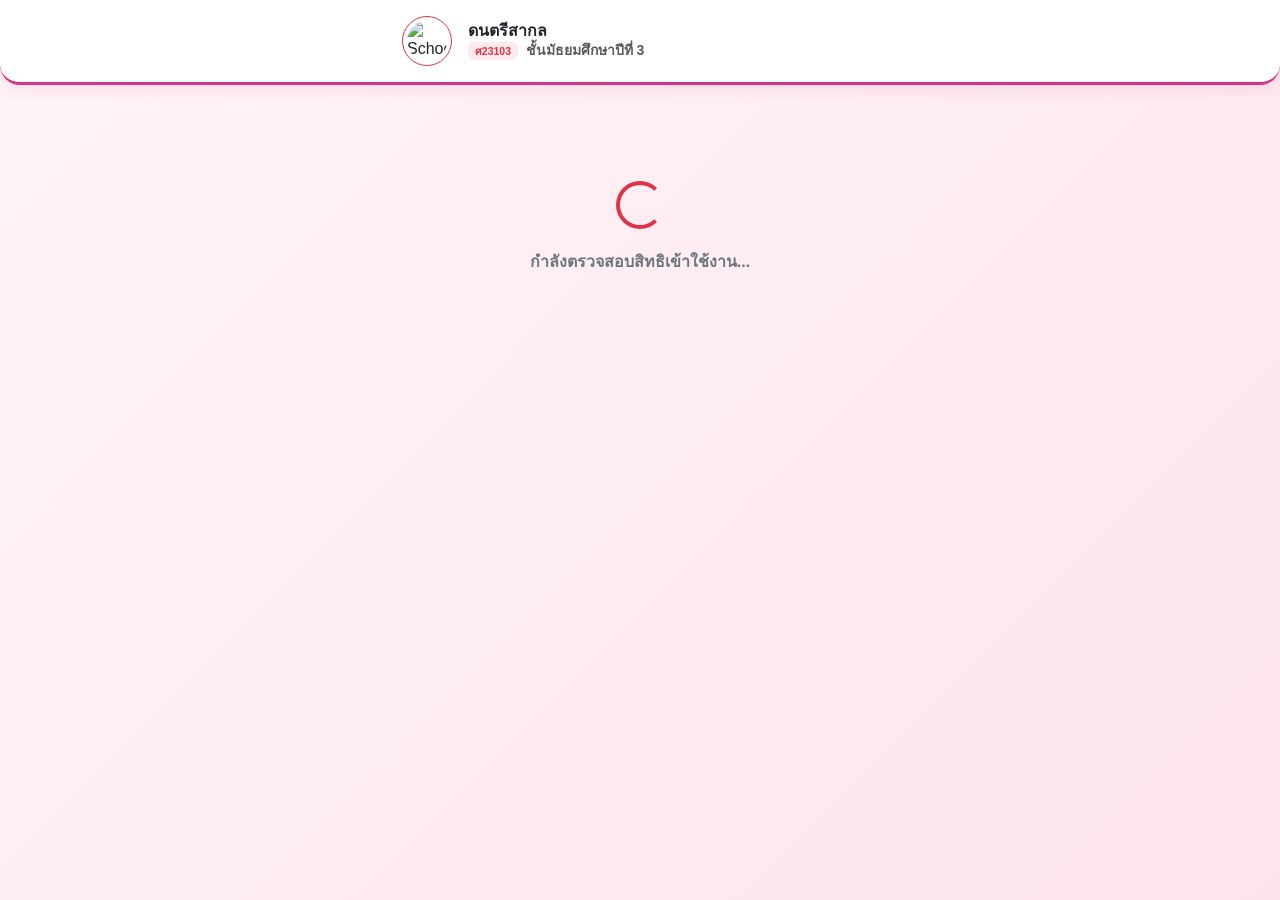
==== fix/index.html @ 53cf2352 "fix1" ====
<!DOCTYPE html>
<html lang="th">
<head>
  <meta charset="UTF-8">
  <meta name="viewport" content="width=device-width, initial-scale=1.0">
  <title>ดนตรีสากล-ระดับชั้นมัธยมศึกษาปีที่ 3</title>
  <link href="https://cdn.jsdelivr.net/npm/bootstrap@5.3.0/dist/css/bootstrap.min.css" rel="stylesheet">
  <link href="https://cdnjs.cloudflare.com/ajax/libs/font-awesome/6.4.0/css/all.min.css" rel="stylesheet">
  <script src="https://static.line-scdn.net/liff/edge/2/sdk.js"></script>
  <script src="https://cdn.jsdelivr.net/npm/chart.js"></script>
  <script src="https://cdn.jsdelivr.net/npm/sweetalert2@11"></script>
  
  <style>
    :root {
      --primary-color: #d63384;
      --bg-gradient: linear-gradient(135deg, #fff5f8 0%, #fce4ec 100%);
    }
    body {
      background: var(--bg-gradient);
      font-family: 'Sarabun', -apple-system, sans-serif;
      min-height: 100vh;
      padding-bottom: 2rem;
    }
    .top-header-bar {
      background: #ffffff;
      border-radius: 0 0 20px 20px;
      box-shadow: 0 4px 15px rgba(214, 51, 132, 0.12);
      border-bottom: 3px solid var(--primary-color);
    }
    .header-logo { width: 50px; height: 50px; object-fit: contain; }
    .card-custom { border: none; border-radius: 16px; box-shadow: 0 8px 20px rgba(0,0,0,0.06); }
    .profile-header { background: white; border-radius: 20px; padding: 16px; box-shadow: 0 4px 15px rgba(214, 51, 132, 0.1); }

    .rubric-cell {
      cursor: pointer;
      transition: all 0.2s ease-in-out;
      user-select: none;
    }
    .rubric-cell:hover:not(.locked) {
      opacity: 0.85;
      transform: scale(1.02);
    }
    .rubric-cell.locked { cursor: not-allowed; }
    
    .selected-1 { background-color: #dc3545 !important; color: white !important; font-weight: bold; }
    .selected-2 { background-color: #ffc107 !important; color: #212529 !important; font-weight: bold; }
    .selected-3 { background-color: #198754 !important; color: white !important; font-weight: bold; }
    .selected-4 { background-color: #0d6efd !important; color: white !important; font-weight: bold; }

        /* 🟢 โครงสร้างเวทีและตำแหน่งภาพกลองแยกชิ้น */
    .drum-stage-container {
      width: 100%;
      max-width: 620px;
      height: 350px;
      border: 3px solid #343a40;
      user-select: none;
      touch-action: manipulation;
    }

    .drum-stage-bg {
      position: absolute;
      top: 0; left: 0; width: 100%; height: 100%;
      background: radial-gradient(circle, #2c3036 0%, #111315 100%);
      opacity: 0.9;
    }

    /* สไตล์กลองแต่ละชิ้น */
    .drum-piece-item {
      position: absolute;
      display: flex;
      flex-direction: column;
      align-items: center;
      justify-content: center;
      cursor: pointer;
      transition: transform 0.08s cubic-bezier(0.175, 0.885, 0.32, 1.275), filter 0.08s ease;
      z-index: 2;
    }

    .drum-piece-item .drum-img {
      width: 100%;
      height: auto;
      object-fit: contain;
      filter: drop-shadow(0 6px 10px rgba(0,0,0,0.6));
      pointer-events: none;
    }

    /* ป้ายชื่อและปุ่มคีย์บอร์ดบนชิ้นกลอง */
    .drum-tag {
      font-size: 0.7rem;
      font-weight: bold;
      padding: 2px 8px;
      border-radius: 12px;
      margin-top: 2px;
      box-shadow: 0 2px 5px rgba(0,0,0,0.5);
      pointer-events: none;
    }

    .drum-tag kbd {
      background: rgba(0,0,0,0.3);
      color: #fff;
      padding: 1px 4px;
      border-radius: 3px;
      font-size: 0.65rem;
    }

    /* 🟢 เอฟเฟกต์เมื่อถูกตี (Active / Hit Bounce State) */
    .drum-piece-item.hit-active {
      transform: scale(1.22) translateY(-4px) !important;
      filter: drop-shadow(0 0 20px #ffeb3b) brightness(1.3) !important;
      z-index: 10 !important;
    }

    .drum-piece-item.hit-active .drum-tag {
      background-color: #ffeb3b !important;
      color: #000000 !important;
    }

    /* 🟢 พิกัดวางตำแหน่งภาพกลองแต่ละชิ้น (% Responsive) */
    .pos-hihat  { top: 32%; left: 6%;  width: 22%; }
    .pos-tom1   { top: 12%; left: 30%; width: 18%; }
    .pos-tom2   { top: 12%; left: 52%; width: 18%; }
    .pos-cymbal { top: 18%; left: 74%; width: 22%; }
    .pos-snare  { top: 48%; left: 24%; width: 22%; }
    .pos-kick   { top: 45%; left: 44%; width: 28%; z-index: 1; }
  </style>
</head>
<body>

  <!-- Top Bar -->
  <header class="top-header-bar p-3 mb-4 sticky-top">
    <div class="container d-flex align-items-center" style="max-width: 500px;">
      <img src="https://lh3.googleusercontent.com/d/1e0Nse_gOz3iQBuC7sIqV3FhC4Oll_8-M" 
           alt="School Logo" 
           class="header-logo me-3 rounded-circle border border-danger p-1">
      <div>
        <h6 class="fw-bold mb-0 text-dark" style="color: var(--primary-color);">ดนตรีสากล</h6>
        <div class="small text-muted fw-semibold">
          <span class="badge bg-danger bg-opacity-10 text-danger me-1">ศ23103</span>
          <span>ชั้นมัธยมศึกษาปีที่ 3</span>
        </div>
      </div>
    </div>
  </header>

  <!-- Loading State -->
  <div id="loading" class="text-center my-5 py-5">
    <div class="spinner-border text-danger" style="width: 3rem; height: 3rem;" role="status"></div>
    <p class="mt-3 text-secondary fw-bold" id="loadingText">กำลังตรวจสอบสิทธิเข้าใช้งาน...</p>
  </div>

  <!-- Registration View -->
  <div id="registerView" class="container" style="display: none; max-width: 480px;">
    <div class="card card-custom p-4">
      <div class="text-center mb-3">
        <img id="regUserImg" class="rounded-circle mb-2" width="70" height="70" src="">
        <h5 class="fw-bold text-dark">ลงทะเบียนเข้าใช้งานครั้งแรก</h5>
        <p class="text-muted small">กรุณาเลือกห้องเรียนและชื่อนักเรียนเพื่อผูกกับบัญชี LINE</p>
      </div>
      
      <form id="regForm" onsubmit="handleRegister(event)">
        <div class="mb-3">
          <label class="form-label small fw-bold">สถานะผู้ใช้งาน</label>
          <select id="regRole" class="form-select" required>
            <option value="Student">นักเรียน</option>
            <option value="Parent">ผู้ปกครอง</option>
          </select>
        </div>

        <div class="mb-3">
          <label class="form-label small fw-bold">ระดับชั้น/ห้อง</label>
          <select id="regClassRoom" class="form-select" required onchange="onClassroomChange()">
            <option value="">-- กำลังโหลดห้องเรียน... --</option>
          </select>
        </div>

        <div class="mb-3">
          <label class="form-label small fw-bold">ชื่อ-นามสกุล นักเรียน</label>
          <select id="regStudentSelect" class="form-select" required disabled onchange="onStudentChange()">
            <option value="">-- กรุณาเลือกห้องเรียนก่อน --</option>
          </select>
        </div>

        <div class="mb-3">
          <label class="form-label small fw-bold">รหัสนักเรียน</label>
          <input type="text" id="regStudentCode" class="form-control bg-light" readonly placeholder="รหัสจะแสดงอัตโนมัติ" required>
        </div>

        <button type="submit" id="regSubmitBtn" class="btn btn-danger w-100 py-2 fw-bold" style="background-color: var(--primary-color);">ยืนยันการลงทะเบียน</button>
      </form>
    </div>
  </div>

  <!-- 🟢 TEACHER DASHBOARD VIEW (สำหรับคุณครู) -->
  <div id="teacherDashboardView" class="container mb-4" style="display: none; max-width: 700px;">
    <div class="profile-header d-flex align-items-center mb-3">
      <img id="tUserImg" src="" class="rounded-circle me-3 border border-2 border-danger" width="55" height="55">
      <div>
        <div class="d-flex align-items-center gap-2">
          <h6 class="fw-bold mb-0 text-dark" id="tUserName">ครูประจำวิชา</h6>
          <span class="badge bg-danger rounded-pill">Teacher</span>
        </div>
        <small class="text-muted d-block mt-1">จัดการผลการประเมินนักเรียน</small>
      </div>
    </div>

    <div class="card card-custom p-3 bg-white mb-3">
      <div class="d-flex justify-content-between align-items-center mb-3">
        <h6 class="fw-bold text-dark mb-0"><i class="fa-solid fa-users text-danger me-2"></i>ตารางติดตามการประเมินนักเรียน</h6>
        <div style="width: 160px;">
          <select id="tFilterClassroom" class="form-select form-select-sm fw-bold" onchange="filterTeacherTable()">
            <option value="ALL">-- ทั้งหมด --</option>
          </select>
        </div>
      </div>

      <div class="table-responsive">
        <table class="table table-hover table-bordered align-middle text-center small mb-0">
          <thead class="table-danger">
            <tr>
              <th>ID</th>
              <th>ชื่อ-นามสกุล</th>
              <th>ห้อง</th>
              <th>เลขที่</th>
              <th>ร้องเพลง</th>
              <th>เล่นกีต้าร์</th>
              <th>รวมวง</th>
              <th>จัดการ</th>
            </tr>
          </thead>
          <tbody id="tStudentTableBody">
            <tr><td colspan="8" class="py-3 text-muted">กำลังโหลดข้อมูล...</td></tr>
          </tbody>
        </table>
      </div>
    </div>
  </div>  

  <!-- MAIN Student -->
  <div id="mainDashboard" class="container" style="display: none; max-width: 500px;">
    <div class="profile-header d-flex align-items-center mb-4">
      <img id="userImg" src="" class="rounded-circle me-3 border border-2 border-danger" width="55" height="55">
      <div>
        <div class="d-flex align-items-center gap-2">
          <h6 class="fw-bold mb-0 text-dark" id="userName">...</h6>
          <span id="userRoleBadge" class="badge bg-danger rounded-pill" style="font-size: 0.65rem;">...</span>
        </div>
        <small class="text-muted d-block mt-1" id="userStudentInfo">รหัส: - | ชั้น: -</small>
      </div>
    </div>

    <!-- กล่องความก้าวหน้าและเกรดสรุป -->
    <div class="card card-custom p-3 bg-white mb-4 shadow-sm">
      <div class="d-flex justify-content-between align-items-center mb-2">
        <h6 class="fw-bold text-dark m-0">
          <i class="fa-solid fa-chart-line text-danger me-2"></i>ระดับผลการเรียนรู้วิชาดนตรีสากล
        </h6>
        <span id="totalWeightedScoreBadge" class="badge bg-danger fs-6 px-3 py-2 rounded-pill">
          คะแนนรวม: 0.0 / 100
        </span>
      </div>

<!-- แถบหัวข้อระดับการประเมิน 4 ระดับ + คอลัมน์คะแนน -->
  <div class="d-flex align-items-center gap-2 mb-2">
    <div style="width: 85px;"></div>
    <div class="flex-grow-1 row g-0 text-center small fw-bold ms-1">
      <div class="col-3 text-danger">เริ่มต้น (1)</div>
      <div class="col-3 text-warning">กำลังพัฒนา (2)</div>
      <div class="col-3 text-success">สามารถ (3)</div>
      <div class="col-3 text-primary" style="font-size: 0.7rem;">เหนือความคาดหวัง (4)</div>
    </div>
    <div class="text-center small fw-bold text-danger" style="width: 75px;">คะแนน</div>
  </div>

  <!-- แถบความก้าวหน้าทั้ง 4 รายวิชา + ช่องคะแนนเต็ม -->
  <div class="vstack gap-2">
    <!-- 1. ร้องเพลง (เต็ม 20) -->
    <div class="d-flex align-items-center gap-2">
      <span class="badge bg-light text-dark border px-2 py-2 rounded-pill text-nowrap" style="width: 85px; font-size: 0.75rem;">1.ร้องเพลง</span>
      <div class="progress flex-grow-1 position-relative rounded-pill bg-light" style="height: 24px; border: 1px solid #e9ecef;">
        <div id="barSinging" class="progress-bar rounded-pill transition-all" style="width: 0%; transition: width 0.6s ease;"></div>
        <span id="valSinging" class="position-absolute w-100 text-center fw-bold small text-dark" style="line-height: 24px;">0.00 / 4.0</span>
      </div>
      <span id="scoreSinging" class="badge bg-light text-dark border px-2 py-2 rounded-pill text-center fw-bold" style="width: 75px; font-size: 0.72rem;">0.0 / 20</span>
    </div>

    <!-- 2. ตีกลอง (เต็ม 15) -->
    <div class="d-flex align-items-center gap-2">
      <span class="badge bg-light text-dark border px-2 py-2 rounded-pill text-nowrap" style="width: 85px; font-size: 0.75rem;">2.ตีกลอง</span>
      <div class="progress flex-grow-1 position-relative rounded-pill bg-light" style="height: 24px; border: 1px solid #e9ecef;">
        <div id="barDrum" class="progress-bar rounded-pill transition-all" style="width: 0%; transition: width 0.6s ease;"></div>
        <span id="valDrum" class="position-absolute w-100 text-center fw-bold small text-dark" style="line-height: 24px;">0.00 / 4.0</span>
      </div>
      <span id="scoreDrum" class="badge bg-light text-dark border px-2 py-2 rounded-pill text-center fw-bold" style="width: 75px; font-size: 0.72rem;">0.0 / 15</span>
    </div>

    <!-- 3. เล่นกีต้าร์ (เต็ม 15) -->
    <div class="d-flex align-items-center gap-2">
      <span class="badge bg-light text-dark border px-2 py-2 rounded-pill text-nowrap" style="width: 85px; font-size: 0.75rem;">3.เล่นกีต้าร์</span>
      <div class="progress flex-grow-1 position-relative rounded-pill bg-light" style="height: 24px; border: 1px solid #e9ecef;">
        <div id="barGuitar" class="progress-bar rounded-pill transition-all" style="width: 0%; transition: width 0.6s ease;"></div>
        <span id="valGuitar" class="position-absolute w-100 text-center fw-bold small text-dark" style="line-height: 24px;">0.00 / 4.0</span>
      </div>
      <span id="scoreGuitar" class="badge bg-light text-dark border px-2 py-2 rounded-pill text-center fw-bold" style="width: 75px; font-size: 0.72rem;">0.0 / 15</span>
    </div>

    <!-- 4. รวมวง (เต็ม 50) -->
    <div class="d-flex align-items-center gap-2">
      <span class="badge bg-light text-dark border px-2 py-2 rounded-pill text-nowrap" style="width: 85px; font-size: 0.75rem;">4.รวมวง</span>
      <div class="progress flex-grow-1 position-relative rounded-pill bg-light" style="height: 24px; border: 1px solid #e9ecef;">
        <div id="barEnsemble" class="progress-bar rounded-pill transition-all" style="width: 0%; transition: width 0.6s ease;"></div>
        <span id="valEnsemble" class="position-absolute w-100 text-center fw-bold small text-dark" style="line-height: 24px;">0.00 / 4.0</span>
      </div>
      <span id="scoreEnsemble" class="badge bg-light text-dark border px-2 py-2 rounded-pill text-center fw-bold" style="width: 75px; font-size: 0.72rem;">0.0 / 50</span>
    </div>
  </div>

  <hr class="my-3 text-muted">

  <!-- แถบสรุประดับเกรด 8 ช่อง (0, 1, 1.5, 2, 2.5, 3, 3.5, 4) -->
  <div>
    <div class="d-flex justify-content-between align-items-center mb-1">
      <span class="fw-bold small text-secondary"><i class="fa-solid fa-award me-1"></i>เกรด:</span>
      <span id="finalGradeText" class="fw-bold text-danger">เกรด: 0</span>
    </div>
    
    <div class="row g-1 text-center" id="gradeSegmentsContainer">
      <div class="col" data-grade="0"><div class="p-1 rounded border small fw-bold bg-light text-muted">0</div></div>
      <div class="col" data-grade="1"><div class="p-1 rounded border small fw-bold bg-light text-muted">1</div></div>
      <div class="col" data-grade="1.5"><div class="p-1 rounded border small fw-bold bg-light text-muted">1.5</div></div>
      <div class="col" data-grade="2"><div class="p-1 rounded border small fw-bold bg-light text-muted">2</div></div>
      <div class="col" data-grade="2.5"><div class="p-1 rounded border small fw-bold bg-light text-muted">2.5</div></div>
      <div class="col" data-grade="3"><div class="p-1 rounded border small fw-bold bg-light text-muted">3</div></div>
      <div class="col" data-grade="3.5"><div class="p-1 rounded border small fw-bold bg-light text-muted">3.5</div></div>
      <div class="col" data-grade="4"><div class="p-1 rounded border small fw-bold bg-light text-muted">4</div></div>
    </div>
  </div>
</div>

    <!-- Main Menu -->
<!-- 🟢 เมนูหลักระบบสำหรับนักเรียน (4 รายวิชา) -->
  <h6 class="fw-bold text-dark mb-3"><i class="fa-solid fa-shapes text-danger me-2"></i>เมนูการบันทึกและประเมินผล</h6>
  <div class="row g-3">
    <!-- 1. บันทึกการร้องเพลง -->
    <div class="col-12">
      <div class="card card-custom p-3 bg-white border-start border-4 border-danger shadow-sm" onclick="openSingingModule()" style="cursor:pointer;">
        <div class="d-flex align-items-center">
          <div class="p-3 bg-danger bg-opacity-10 text-danger rounded-4 me-3">
            <i class="fa-solid fa-microphone-lines fa-2x"></i>
          </div>
          <div class="flex-grow-1">
            <span class="badge bg-danger mb-1" style="font-size: 0.65rem;">พร้อมใช้งาน</span>
            <h6 class="fw-bold text-dark mb-0">1. บันทึกการร้องเพลง</h6>
            <small class="text-muted">บันทึกวิดีโอและประเมินทักษะการร้องเพลง 3 ฝ่าย</small>
          </div>
          <i class="fa-solid fa-chevron-right text-muted ms-2"></i>
        </div>
      </div>
    </div>

    <!-- 2. บันทึกการตีกลอง -->
    <div class="col-12">
      <div class="card card-custom p-3 bg-white border-start border-4 border-warning shadow-sm" onclick="openDrumModule()" style="cursor:pointer;">
        <div class="d-flex align-items-center">
          <div class="p-3 bg-warning bg-opacity-10 text-warning rounded-4 me-3">
            <i class="fa-solid fa-drum fa-2x"></i>
          </div>
          <div class="flex-grow-1">
            <span class="badge bg-warning text-dark mb-1" style="font-size: 0.65rem;">พร้อมใช้งาน</span>
            <h6 class="fw-bold text-dark mb-0">2. บันทึกการตีกลอง</h6>
            <small class="text-muted">บันทึกวิดีโอและประเมินทักษะการตีกลอง 3 ฝ่าย</small>
          </div>
          <i class="fa-solid fa-chevron-right text-muted ms-2"></i>
        </div>
      </div>
    </div>

    <!-- 3. บันทึกการเล่นกีต้าร์ -->
    <div class="col-12">
      <div class="card card-custom p-3 bg-white border-start border-4 border-primary shadow-sm" onclick="openGuitarModule()" style="cursor:pointer;">
        <div class="d-flex align-items-center">
          <div class="p-3 bg-primary bg-opacity-10 text-primary rounded-4 me-3">
            <i class="fa-solid fa-guitar fa-2x"></i>
          </div>
          <div class="flex-grow-1">
            <span class="badge bg-primary mb-1" style="font-size: 0.65rem;">พร้อมใช้งาน</span>
            <h6 class="fw-bold text-dark mb-0">3. บันทึกการเล่นกีต้าร์</h6>
            <small class="text-muted">บันทึกวิดีโอและประเมินทักษะการเล่นกีต้าร์ 3 ฝ่าย</small>
          </div>
          <i class="fa-solid fa-chevron-right text-muted ms-2"></i>
        </div>
      </div>
    </div>

    <!-- 4. บันทึกการรวมวง -->
    <div class="col-12">
      <div class="card card-custom p-3 bg-white border-start border-4 border-success shadow-sm" onclick="openEnsembleModule()" style="cursor:pointer;">
        <div class="d-flex align-items-center">
          <div class="p-3 bg-success bg-opacity-10 text-success rounded-4 me-3">
            <i class="fa-solid fa-people-group fa-2x"></i>
          </div>
          <div class="flex-grow-1">
            <span class="badge bg-success mb-1" style="font-size: 0.65rem;">พร้อมใช้งาน</span>
            <h6 class="fw-bold text-dark mb-0">4. บันทึกการรวมวง</h6>
            <small class="text-muted">บันทึกวิดีโอและประเมินทักษะการรวมวงปฏิบัติการดนตรี 3 ฝ่าย</small>
          </div>
          <i class="fa-solid fa-chevron-right text-muted ms-2"></i>
        </div>
      </div>
    </div>
  </div>

  <!-- 🟢 SINGING MODULE VIEW (ระบบอัดคลิป และประเมิน 360 องศา) -->
  <div id="singingView" class="container" style="display: none; max-width: 650px;">
    <div class="d-flex align-items-center justify-content-between bg-white p-3 rounded-4 shadow-sm mb-3">
      <div class="d-flex align-items-center">
        <button class="btn btn-outline-danger btn-sm rounded-circle me-3" onclick="closeSingingModule()" style="width: 36px; height: 36px;">
          <i class="fa-solid fa-arrow-left"></i>
        </button>
        <div>
          <h6 class="fw-bold mb-0 text-dark" id="singingStudentName"><i class="fa-solid fa-microphone-lines text-danger me-2"></i>บันทึกการร้องเพลง</h6>
          <small class="text-muted" id="singingModuleHeaderSub">ประเมินการร้องเพลง</small>
        </div>
      </div>
      <span class="badge bg-danger px-3 py-2" id="singingRoleBadge">นักเรียน</span>
    </div>

    <!-- แจ้งเตือนสถานะการประเมิน -->
    <div id="evalStatusAlert" class="alert alert-warning rounded-4 shadow-sm mb-3 d-flex align-items-center gap-2">
      <i class="fa-solid fa-triangle-exclamation fs-4"></i>
      <div>
        <strong id="evalAlertTitle">ยังไม่ได้ประเมิน</strong>
        <div class="small" id="evalAlertDesc">กรุณากดดูคลิปล่าสุดและกดประเมินให้คะแนนในตารางด้านล่าง</div>
      </div>
    </div>

    <!-- ส่วนอัดวิดีโอ -->
    <div id="videoRecordSection" class="card card-custom p-3 bg-white text-center mb-3">
      <h6 class="fw-bold text-dark mb-2"><i class="fa-solid fa-video me-1 text-danger"></i>อัดวิดีโอการร้องเพลง</h6>
      <p class="text-muted small mb-3">ความละเอียดประหยัดพื้นที่ (Max 720p) บันทึกตรงลง Google Drive</p>

      <div class="position-relative bg-dark rounded-4 overflow-hidden mx-auto mb-3" style="max-width: 100%; height: 260px;">
        <video id="webcamPreview" autoplay playsinline muted class="w-100 h-100" style="object-fit: cover;"></video>
        <div id="recordingStatus" class="position-absolute top-0 start-0 m-2 badge bg-danger d-none">
          <i class="fa-solid fa-circle me-1"></i>กำลังบันทึกวิดีโอ...
        </div>
      </div>

      <div class="d-flex justify-content-center gap-2 w-100">
        <button id="btnStartCam" onclick="startCamera()" class="btn btn-danger fw-bold py-2 px-4 w-100">
          <i class="fa-solid fa-camera me-1"></i>เปิดกล้องสด
        </button>
        <button id="btnRecord" onclick="toggleRecording()" class="btn btn-outline-danger fw-bold py-2 px-4 w-100 d-none">
          <i class="fa-solid fa-circle me-1"></i>กดเพื่อบันทึกวิดีโอ
        </button>
      </div>
    </div>

    <!-- ส่วนแสดงวิดีโอ -->
    <div id="latestVideoCard" class="card card-custom p-3 bg-white mb-3 text-center">
      <h6 class="fw-bold text-dark mb-2">
        <i class="fa-solid fa-circle-play text-danger me-2"></i>วิดีโอการร้องเพลงประกอบการประเมิน
      </h6>

      <div id="videoContainer" class="ratio ratio-16x9 rounded-4 overflow-hidden border border-1 border-danger border-opacity-25 shadow-sm d-none">
        <iframe id="videoPlayerFrame" src="" allow="autoplay" allowfullscreen style="border: 0;"></iframe>
      </div>

      <div id="noVideoAlert" class="p-3 bg-light rounded-4 text-muted small d-none">
        <i class="fa-solid fa-video-slash me-1 text-secondary"></i>ไม่พบวิดีโอการร้องเพลงในระบบ (นักเรียนยังไม่ได้อัปโหลดคลิป)
      </div>
    </div>

    <!-- ตาราง Rubric Interactive -->
    <div class="card card-custom border-0 p-3 bg-white mb-3">
      <div class="d-flex justify-content-between align-items-center mb-2">
        <h6 class="fw-bold text-dark mb-0" style="font-size: 0.85rem;">
          <i class="fa-solid fa-list-check text-danger me-1"></i>เกณฑ์การประเมินการร้องเพลง (Rubric)
        </h6>
        <small class="text-muted">* กดเลือกช่องประเมินในแต่ละแถว</small>
      </div>

      <div class="table-responsive">
        <table class="table table-bordered table-sm text-center align-middle mb-0" style="font-size: 0.75rem;">
          <thead class="table-danger">
            <tr>
              <th style="width: 25%;">ประเด็นการประเมิน</th>
              <th style="width: 18.75%;">เริ่มต้น (1)</th>
              <th style="width: 18.75%;">กำลังพัฒนา (2)</th>
              <th style="width: 18.75%;">สามารถ (3)</th>
              <th style="width: 18.75%;">เหนือความคาดหวัง (4)</th>
            </tr>
          </thead>
          <tbody>
            <tr>
              <td class="fw-bold text-start bg-light">1. จังหวะ</td>
              <td class="rubric-cell" data-row="rhythm" data-level="1" onclick="selectRubric(this, 'rhythm', 1)">ร้องไม่ตรงจังหวะ</td>
              <td class="rubric-cell" data-row="rhythm" data-level="2" onclick="selectRubric(this, 'rhythm', 2)">ร้องตรงจังหวะ แต่ผิด 3-8 จุด</td>
              <td class="rubric-cell" data-row="rhythm" data-level="3" onclick="selectRubric(this, 'rhythm', 3)">ร้องตรงจังหวะ แต่มีผิดบ้าง ไม่เกิน 2 จุด</td>
              <td class="rubric-cell" data-row="rhythm" data-level="4" onclick="selectRubric(this, 'rhythm', 4)">ร้องตรงจังหวะ ไม่ผิดเลย</td>
            </tr>
            <tr>
              <td class="fw-bold text-start bg-light">2. ทำนอง</td>
              <td class="rubric-cell" data-row="melody" data-level="1" onclick="selectRubric(this, 'melody', 1)">ร้องไม่ตรงกับทำนอง</td>
              <td class="rubric-cell" data-row="melody" data-level="2" onclick="selectRubric(this, 'melody', 2)">ร้องตรงทำนอง แต่ผิด 3-8 จุด</td>
              <td class="rubric-cell" data-row="melody" data-level="3" onclick="selectRubric(this, 'melody', 3)">ร้องตรงทำนอง แต่มีผิดบ้าง ไม่เกิน 2 จุด</td>
              <td class="rubric-cell" data-row="melody" data-level="4" onclick="selectRubric(this, 'melody', 4)">ร้องตรงทำนอง ไม่ผิดเลย</td>
            </tr>
            <tr>
              <td class="fw-bold text-start bg-light">3. การถ่ายทอดและการแสดงออก</td>
              <td class="rubric-cell" data-row="expression" data-level="1" onclick="selectRubric(this, 'expression', 1)">ถ่ายทอดไม่ดี แสดงออกไม่ดี ไม่มั่นใจในตัวเอง</td>
              <td class="rubric-cell" data-row="expression" data-level="2" onclick="selectRubric(this, 'expression', 2)">ถ่ายทอดไม่ดี แสดงออกดี ประหม่าเล็กน้อย</td>
              <td class="rubric-cell" data-row="expression" data-level="3" onclick="selectRubric(this, 'expression', 3)">ถ่ายทอดได้ดี แต่แสดงออกไม่ได้ดี ไม่เข้ากับเพลง</td>
              <td class="rubric-cell" data-row="expression" data-level="4" onclick="selectRubric(this, 'expression', 4)">ถ่ายทอดได้ดี แสดงออกได้ดี เหมาะสมกับเพลง</td>
            </tr>
          </tbody>
        </table>
      </div>

      <div class="mt-3" id="saveEvalBtnContainer">
        <button id="btnSubmitEval" onclick="confirmSubmitEvaluation()" class="btn btn-danger w-100 py-2 fw-bold" style="background-color: var(--primary-color);">
          <i class="fa-solid fa-floppy-disk me-1"></i>บันทึกและยืนยันการประเมิน
        </button>
      </div>
    </div>

    <!-- Radar Chart 3 ฝ่าย ( stacked 3 คอลัมน์เต็ม) -->
    <div id="radarSection" class="card card-custom p-3 bg-white mb-4 d-none">
      <h6 class="fw-bold text-dark mb-3">
        <i class="fa-solid fa-chart-pie text-danger me-2"></i>ผลการประเมิน 3 ฝ่าย (360 Degree Feedback)
      </h6>

      <div class="row g-4">
        <div class="col-12">
          <div class="border rounded-4 p-3 text-center bg-light shadow-sm">
            <h6 class="fw-bold text-danger mb-3"><i class="fa-solid fa-user-tie me-2"></i>1. ประเมินโดยครู</h6>
            <div style="position: relative; height: 280px; width: 100%;">
              <canvas id="radarChartTeacher"></canvas>
            </div>
          </div>
        </div>

        <div class="col-12">
          <div class="border rounded-4 p-3 text-center bg-light shadow-sm">
            <h6 class="fw-bold text-primary mb-3"><i class="fa-solid fa-user-graduate me-2"></i>2. ประเมินตนเอง (นักเรียน)</h6>
            <div style="position: relative; height: 280px; width: 100%;">
              <canvas id="radarChartStudent"></canvas>
            </div>
          </div>
        </div>

        <div class="col-12">
          <div class="border rounded-4 p-3 text-center bg-light shadow-sm">
            <h6 class="fw-bold text-success mb-3"><i class="fa-solid fa-users me-2"></i>3. ประเมินโดยผู้ปกครอง</h6>
            <div style="position: relative; height: 280px; width: 100%;">
              <canvas id="radarChartParent"></canvas>
            </div>
          </div>
        </div>
      </div>
    </div>
  </div>
</div>

<!-- 🟢 DRUM MODULE VIEW (รวมหน้าบันทึกและประเมินการตีกลองไว้ใน Container เดียวกัน) -->
<div id="drumView" class="container" style="display: none; max-width: 650px;">
  
  <!-- 1. แถบหัวข้อและปุ่มย้อนกลับ -->
  <div class="d-flex align-items-center justify-content-between bg-white p-3 rounded-4 shadow-sm mb-3">
    <div class="d-flex align-items-center">
      <button class="btn btn-outline-warning btn-sm rounded-circle me-3" onclick="closeDrumModule()" style="width: 36px; height: 36px;">
        <i class="fa-solid fa-arrow-left"></i>
      </button>
      <div>
        <h6 class="fw-bold mb-0 text-dark" id="drumStudentName"><i class="fa-solid fa-drum text-warning me-2"></i>บันทึกการตีกลอง</h6>
        <small class="text-muted">ระบบประเมินผลการเรียนรู้ 3 ฝ่าย (ตีกลอง)</small>
      </div>
    </div>
    <span class="badge bg-warning text-dark px-3 py-2">นักเรียน</span>
  </div>

  <!-- 2. แจ้งเตือนสถานะการประเมิน -->
  <div id="drumEvalStatusAlert" class="alert alert-warning rounded-4 shadow-sm mb-3 d-flex align-items-center gap-2">
    <i class="fa-solid fa-triangle-exclamation fs-4"></i>
    <div>
      <strong id="drumEvalAlertTitle">ยังไม่ได้ประเมิน</strong>
      <div class="small" id="drumEvalAlertDesc">กรุณาบันทึกวิดีโอและทำการประเมินในตารางด้านล่าง</div>
    </div>
  </div>

  <!-- 🟢 3. ส่วนแสดงผลและอัดวิดีโอกลองแบบ Canvas Composite (ย้ายเข้ามาอยู่ด้านใน drumView แล้ว) -->
  <div id="drumInteractiveSection" class="card card-custom p-3 bg-white mb-3 text-center shadow-sm">
    <h6 class="fw-bold text-dark mb-2">
      <i class="fa-solid fa-drum text-warning me-2"></i>ระบบบันทึกภาพกล้อง + แป้นกลองจำลอง
    </h6>
    <p class="text-muted small mb-2">แตะแป้นกลองบนหน้าจอ หรือกดคีย์บอร์ด <kbd>A</kbd> <kbd>S</kbd> <kbd>D</kbd> <kbd>F</kbd> <kbd>J</kbd> <kbd>K</kbd></p>

    <!-- Canvas แสดงผลภาพกล้องซ้อนแป้นกลองสด -->
    <div class="position-relative bg-dark rounded-4 overflow-hidden mx-auto mb-3 shadow-sm" style="max-width: 100%; height: 320px;">
      <canvas id="drumCompositeCanvas" width="640" height="360" class="w-100 h-100" style="object-fit: contain;"></canvas>
      <div id="drumRecordingStatus" class="position-absolute top-0 start-0 m-2 badge bg-danger d-none">
        <i class="fa-solid fa-circle me-1 fa-beat"></i>กำลังบันทึกภาพและเสียง...
      </div>
    </div>

    <!-- แท็ก Video ซ่อนสำหรับดึง Stream กล้อง -->
    <video id="drumRawWebcam" autoplay playsinline muted class="d-none"></video>

    <!-- 🟢 เวทีจัดวางชิ้นส่วนกลองแบบแยกชิ้นอิสระ (Modular Drum Stage) -->
    <div id="drumKitStage" class="drum-stage-container mx-auto mb-3 shadow-lg rounded-4 position-relative overflow-hidden bg-dark">
      
      <!-- ภาพพื้นหลังเวที/ห้องซ้อม (Background) -->
      <div class="drum-stage-bg"></div>

      <!-- 1. Hi-Hat (ชิ้นที่ 1) -->
      <div id="piece-hihat" class="drum-piece-item pos-hihat" onclick="triggerDrum('hihat')">
        <img src="https://cdn-icons-png.flaticon.com/512/2907/2907106.png" alt="Hi-Hat" class="drum-img">
        <div class="drum-tag bg-warning text-dark">Hi-Hat <kbd>A</kbd></div>
      </div>

      <!-- 2. Tom 1 (ชิ้นที่ 2) -->
      <div id="piece-tom1" class="drum-piece-item pos-tom1" onclick="triggerDrum('tom1')">
        <img src="https://cdn-icons-png.flaticon.com/512/2907/2907102.png" alt="Tom 1" class="drum-img">
        <div class="drum-tag bg-primary text-white">Tom 1 <kbd>F</kbd></div>
      </div>

      <!-- 3. Tom 2 (ชิ้นที่ 3) -->
      <div id="piece-tom2" class="drum-piece-item pos-tom2" onclick="triggerDrum('tom2')">
        <img src="https://cdn-icons-png.flaticon.com/512/2907/2907102.png" alt="Tom 2" class="drum-img">
        <div class="drum-tag bg-primary text-white">Tom 2 <kbd>J</kbd></div>
      </div>

      <!-- 4. Cymbal / Crash (ชิ้นที่ 4) -->
      <div id="piece-cymbal" class="drum-piece-item pos-cymbal" onclick="triggerDrum('cymbal')">
        <img src="https://cdn-icons-png.flaticon.com/512/2907/2907106.png" alt="Cymbal" class="drum-img">
        <div class="drum-tag bg-info text-dark">Cymbal <kbd>K</kbd></div>
      </div>

      <!-- 5. Snare Drum (ชิ้นที่ 5) -->
      <div id="piece-snare" class="drum-piece-item pos-snare" onclick="triggerDrum('snare')">
        <img src="https://cdn-icons-png.flaticon.com/512/2907/2907102.png" alt="Snare" class="drum-img">
        <div class="drum-tag bg-danger text-white">Snare <kbd>S</kbd></div>
      </div>

      <!-- 6. Kick / Bass Drum (ชิ้นที่ 6) -->
      <div id="piece-kick" class="drum-piece-item pos-kick" onclick="triggerDrum('kick')">
        <img src="https://cdn-icons-png.flaticon.com/512/2907/2907097.png" alt="Kick" class="drum-img">
        <div class="drum-tag bg-dark text-white border border-light">Kick <kbd>D</kbd></div>
      </div>

    </div>

    <!-- ปุ่มเปิดกล้องและเริ่มอัด -->
    <div class="d-flex justify-content-center gap-2 w-100">
      <button id="btnDrumStartCam" onclick="startDrumCompositeCamera()" class="btn btn-warning text-dark fw-bold py-2 px-4 w-100">
        <i class="fa-solid fa-camera me-1"></i>เปิดกล้องสดและระบบกลอง
      </button>
      <button id="btnDrumRecord" onclick="toggleDrumCompositeRecording()" class="btn btn-outline-danger fw-bold py-2 px-4 w-100 d-none">
        <i class="fa-solid fa-circle me-1"></i>เริ่มบันทึกการตีกลอง
      </button>
    </div>
  </div>

  <!-- 4. การ์ดแสดงวิดีโอที่เคยอัปโหลดไว้ -->
  <div id="drumLatestVideoCard" class="card card-custom p-3 bg-white mb-3 text-center">
    <h6 class="fw-bold text-dark mb-2"><i class="fa-solid fa-circle-play text-warning me-2"></i>วิดีโอการตีกลองประกอบการประเมิน</h6>
    <div id="drumVideoContainer" class="ratio ratio-16x9 rounded-4 overflow-hidden border border-1 border-warning border-opacity-25 shadow-sm d-none">
      <iframe id="drumVideoPlayerFrame" src="" allow="autoplay" allowfullscreen style="border: 0;"></iframe>
    </div>
    <div id="drumNoVideoAlert" class="p-3 bg-light rounded-4 text-muted small">
      <i class="fa-solid fa-video-slash me-1 text-secondary"></i>ไม่พบวิดีโอการตีกลองในระบบ
    </div>
  </div>

  <!-- 🟢 ตาราง Rubric Interactive วิชาตีกลอง -->
  <div class="card card-custom border-0 p-3 bg-white mb-3">
    <div class="d-flex justify-content-between align-items-center mb-2">
      <h6 class="fw-bold text-dark mb-0" style="font-size: 0.85rem;">
        <i class="fa-solid fa-list-check text-warning me-1"></i>เกณฑ์การประเมินการตีกลอง (Rubric)
      </h6>
      <small class="text-muted">กดเลือกช่องประเมินในแต่ละแถว</small>
    </div>

    <div class="table-responsive">
      <table class="table table-bordered table-sm text-center align-middle mb-0" style="font-size: 0.75rem;">
        <thead class="table-warning">
          <tr>
            <th style="width: 25%;">ประเด็นการประเมิน</th>
            <th style="width: 18.75%;">เริ่มต้น (1)</th>
            <th style="width: 18.75%;">กำลังพัฒนา (2)</th>
            <th style="width: 18.75%;">สามารถ (3)</th>
            <th style="width: 18.75%;">เหนือความคาดหวัง (4)</th>
          </tr>
        </thead>
        <tbody>
          <tr>
            <td class="fw-bold text-start bg-light">1. จังหวะและความสม่ำเสมอ</td>
            <td class="rubric-cell drum-rubric" data-drow="rhythm" data-dlevel="1" onclick="selectDrumRubric(this, 'rhythm', 1)">ตีไม่ตรงจังหวะ จังหวะรวนตลอดเพลง</td>
            <td class="rubric-cell drum-rubric" data-drow="rhythm" data-dlevel="2" onclick="selectDrumRubric(this, 'rhythm', 2)">ตีตรงจังหวะ แต่มีคร่อม/ตกจังหวะ 3-8 จุด</td>
            <td class="rubric-cell drum-rubric" data-drow="rhythm" data-dlevel="3" onclick="selectDrumRubric(this, 'rhythm', 3)">ตีตรงจังหวะสม่ำเสมอ มีหลุดไม่เกิน 2 จุด</td>
            <td class="rubric-cell drum-rubric" data-drow="rhythm" data-dlevel="4" onclick="selectDrumRubric(this, 'rhythm', 4)">ตีตรงจังหวะ สม่ำเสมอตลอดทั้งเพลง</td>
          </tr>
          <tr>
            <td class="fw-bold text-start bg-light">2. เทคนิคและน้ำหนักการตี</td>
            <td class="rubric-cell drum-rubric" data-drow="melody" data-dlevel="1" onclick="selectDrumRubric(this, 'melody', 1)">น้ำหนักการตีไม่เหมาะสม จับไม้ผิดวิธี</td>
            <td class="rubric-cell drum-rubric" data-drow="melody" data-dlevel="2" onclick="selectDrumRubric(this, 'melody', 2)">ควบคุมน้ำหนักได้บ้าง มีผิดพลาด 3-8 จุด</td>
            <td class="rubric-cell drum-rubric" data-drow="melody" data-dlevel="3" onclick="selectDrumRubric(this, 'melody', 3)">น้ำหนักและท่าทางถูกต้อง มีผิดบ้างไม่เกิน 2 จุด</td>
            <td class="rubric-cell drum-rubric" data-drow="melody" data-dlevel="4" onclick="selectDrumRubric(this, 'melody', 4)">น้ำหนักการตีและท่าทางถูกต้อง สมบูรณ์แบบ</td>
          </tr>
          <tr>
            <td class="fw-bold text-start bg-light">3. รูปแบบจังหวะและการส่ง (Fill-in)</td>
            <td class="rubric-cell drum-rubric" data-drow="expression" data-dlevel="1" onclick="selectDrumRubric(this, 'expression', 1)">ส่งจังหวะไม่ได้ หรือตีผิดรูปแบบเพลง</td>
            <td class="rubric-cell drum-rubric" data-drow="expression" data-dlevel="2" onclick="selectDrumRubric(this, 'expression', 2)">ส่งจังหวะได้ แต่สะดุดล้มจังหวะบ่อยครั้ง</td>
            <td class="rubric-cell drum-rubric" data-drow="expression" data-dlevel="3" onclick="selectDrumRubric(this, 'expression', 3)">ส่งจังหวะได้ดี ลื่นไหล มีสะดุดบ้างเล็กน้อย</td>
            <td class="rubric-cell drum-rubric" data-drow="expression" data-dlevel="4" onclick="selectDrumRubric(this, 'expression', 4)">ตี Pattern ตรงสไตล์เพลง และส่งจังหวะได้อย่างแม่นยำ</td>
          </tr>
        </tbody>
      </table>
    </div>

    <div class="mt-3" id="drumSaveEvalBtnContainer">
      <button id="btnSubmitDrumEval" onclick="confirmSubmitDrumEvaluation()" class="btn btn-warning text-dark w-100 py-2 fw-bold">
        <i class="fa-solid fa-floppy-disk me-1"></i>บันทึกและยืนยันการประเมิน (วิชาตีกลอง)
      </button>
    </div>
  </div>

  <!-- 🟢 Radar Chart 3 ฝ่าย ( stacked 3 คอลัมน์เต็ม) สำหรับวิชาตีกลอง -->
  <div id="drumRadarSection" class="card card-custom p-3 bg-white mb-4 d-none">
    <h6 class="fw-bold text-dark mb-3">
      <i class="fa-solid fa-chart-pie text-warning me-2"></i>ผลการประเมิน 3 ฝ่าย (360 Degree Feedback - ตีกลอง)
    </h6>

    <div class="row g-4">
      <div class="col-12">
        <div class="border rounded-4 p-3 text-center bg-light shadow-sm">
          <h6 class="fw-bold text-danger mb-3"><i class="fa-solid fa-user-tie me-2"></i>1. ประเมินโดยครู</h6>
          <div style="position: relative; height: 280px; width: 100%;">
            <canvas id="drumRadarChartTeacher"></canvas>
          </div>
        </div>
      </div>

      <div class="col-12">
        <div class="border rounded-4 p-3 text-center bg-light shadow-sm">
          <h6 class="fw-bold text-primary mb-3"><i class="fa-solid fa-user-graduate me-2"></i>2. ประเมินตนเอง (นักเรียน)</h6>
          <div style="position: relative; height: 280px; width: 100%;">
            <canvas id="drumRadarChartStudent"></canvas>
          </div>
        </div>
      </div>

      <div class="col-12">
        <div class="border rounded-4 p-3 text-center bg-light shadow-sm">
          <h6 class="fw-bold text-success mb-3"><i class="fa-solid fa-users me-2"></i>3. ประเมินโดยผู้ปกครอง</h6>
          <div style="position: relative; height: 280px; width: 100%;">
            <canvas id="drumRadarChartParent"></canvas>
          </div>
        </div>
      </div>
    </div>
  </div>

</div> <!-- 👈 แท็กปิด drumView อยู่นี่ครับ -->


<!-- 🟢 3. GUITAR MODULE VIEW (บันทึกและประเมินการเล่นกีต้าร์) -->
<div id="guitarView" class="container" style="display: none; max-width: 650px;">
  <div class="d-flex align-items-center justify-content-between bg-white p-3 rounded-4 shadow-sm mb-3">
    <div class="d-flex align-items-center">
      <button class="btn btn-outline-primary btn-sm rounded-circle me-3" onclick="closeGuitarModule()" style="width: 36px; height: 36px;">
        <i class="fa-solid fa-arrow-left"></i>
      </button>
      <div>
        <h6 class="fw-bold mb-0 text-dark" id="guitarStudentName"><i class="fa-solid fa-guitar text-primary me-2"></i>บันทึกการเล่นกีต้าร์</h6>
        <small class="text-muted">ระบบประเมินผลการเรียนรู้ 3 ฝ่าย (กีต้าร์)</small>
      </div>
    </div>
    <span class="badge bg-primary px-3 py-2">นักเรียน</span>
  </div>

  <div id="guitarEvalStatusAlert" class="alert alert-warning rounded-4 shadow-sm mb-3 d-flex align-items-center gap-2">
    <i class="fa-solid fa-triangle-exclamation fs-4"></i>
    <div>
      <strong id="guitarEvalAlertTitle">ยังไม่ได้ประเมิน</strong>
      <div class="small" id="guitarEvalAlertDesc">กรุณาบันทึกวิดีโอและทำการประเมินในตารางด้านล่าง</div>
    </div>
  </div>

  <div id="guitarVideoRecordSection" class="card card-custom p-3 bg-white text-center mb-3">
    <h6 class="fw-bold text-dark mb-2"><i class="fa-solid fa-video me-1 text-primary"></i>อัดวิดีโอการเล่นกีต้าร์</h6>
    <p class="text-muted small mb-3">บันทึกการปฏิบัติทักษะกีต้าร์ลง Google Drive</p>
    <div class="position-relative bg-dark rounded-4 overflow-hidden mx-auto mb-3" style="max-width: 100%; height: 260px;">
      <video id="guitarWebcamPreview" autoplay playsinline muted class="w-100 h-100" style="object-fit: cover;"></video>
    </div>
    <button id="btnGuitarStartCam" onclick="startCameraForModule('guitar')" class="btn btn-primary fw-bold py-2 px-4 w-100">
      <i class="fa-solid fa-camera me-1"></i>เปิดกล้องสด
    </button>
  </div>

  <div id="guitarLatestVideoCard" class="card card-custom p-3 bg-white mb-3 text-center">
    <h6 class="fw-bold text-dark mb-2"><i class="fa-solid fa-circle-play text-primary me-2"></i>วิดีโอการเล่นกีต้าร์ประกอบการประเมิน</h6>
    <div id="guitarVideoContainer" class="ratio ratio-16x9 rounded-4 overflow-hidden border border-1 border-primary border-opacity-25 shadow-sm d-none">
      <iframe id="guitarVideoPlayerFrame" src="" allow="autoplay" allowfullscreen style="border: 0;"></iframe>
    </div>
    <div id="guitarNoVideoAlert" class="p-3 bg-light rounded-4 text-muted small">
      <i class="fa-solid fa-video-slash me-1 text-secondary"></i>ไม่พบวิดีโอการเล่นกีต้าร์ในระบบ
    </div>
  </div>
</div>

<!-- 🟢 4. ENSEMBLE MODULE VIEW (บันทึกและประเมินการรวมวง) -->
<div id="ensembleView" class="container" style="display: none; max-width: 650px;">
  <div class="d-flex align-items-center justify-content-between bg-white p-3 rounded-4 shadow-sm mb-3">
    <div class="d-flex align-items-center">
      <button class="btn btn-outline-success btn-sm rounded-circle me-3" onclick="closeEnsembleModule()" style="width: 36px; height: 36px;">
        <i class="fa-solid fa-arrow-left"></i>
      </button>
      <div>
        <h6 class="fw-bold mb-0 text-dark" id="ensembleStudentName"><i class="fa-solid fa-people-group text-success me-2"></i>บันทึกการรวมวง</h6>
        <small class="text-muted">ระบบประเมินผลการเรียนรู้ 3 ฝ่าย (รวมวง)</small>
      </div>
    </div>
    <span class="badge bg-success px-3 py-2">นักเรียน</span>
  </div>

  <div id="ensembleEvalStatusAlert" class="alert alert-warning rounded-4 shadow-sm mb-3 d-flex align-items-center gap-2">
    <i class="fa-solid fa-triangle-exclamation fs-4"></i>
    <div>
      <strong id="ensembleEvalAlertTitle">ยังไม่ได้ประเมิน</strong>
      <div class="small" id="ensembleEvalAlertDesc">กรุณาบันทึกวิดีโอและทำการประเมินในตารางด้านล่าง</div>
    </div>
  </div>

  <div id="ensembleVideoRecordSection" class="card card-custom p-3 bg-white text-center mb-3">
    <h6 class="fw-bold text-dark mb-2"><i class="fa-solid fa-video me-1 text-success"></i>อัดวิดีโอการรวมวง</h6>
    <p class="text-muted small mb-3">บันทึกการปฏิบัติทักษะการรวมวงลง Google Drive</p>
    <div class="position-relative bg-dark rounded-4 overflow-hidden mx-auto mb-3" style="max-width: 100%; height: 260px;">
      <video id="ensembleWebcamPreview" autoplay playsinline muted class="w-100 h-100" style="object-fit: cover;"></video>
    </div>
    <button id="btnEnsembleStartCam" onclick="startCameraForModule('ensemble')" class="btn btn-success fw-bold py-2 px-4 w-100">
      <i class="fa-solid fa-camera me-1"></i>เปิดกล้องสด
    </button>
  </div>

  <div id="ensembleLatestVideoCard" class="card card-custom p-3 bg-white mb-3 text-center">
    <h6 class="fw-bold text-dark mb-2"><i class="fa-solid fa-circle-play text-success me-2"></i>วิดีโอการรวมวงประกอบการประเมิน</h6>
    <div id="ensembleVideoContainer" class="ratio ratio-16x9 rounded-4 overflow-hidden border border-1 border-success border-opacity-25 shadow-sm d-none">
      <iframe id="ensembleVideoPlayerFrame" src="" allow="autoplay" allowfullscreen style="border: 0;"></iframe>
    </div>
    <div id="ensembleNoVideoAlert" class="p-3 bg-light rounded-4 text-muted small">
      <i class="fa-solid fa-video-slash me-1 text-secondary"></i>ไม่พบวิดีโอการรวมวงในระบบ
    </div>
  </div>
</div>

<!-- ========================================== -->
<!-- main parent -->
<!-- ========================================== -->
<div id="parentDashboardView" class="container" style="display: none; max-width: 500px;">
  <!-- หัวข้อโปรไฟล์ผู้ปกครอง และข้อมูลบุตรหลาน -->
  <div class="profile-header d-flex align-items-center mb-4">
    <img id="pUserImg" src="" class="rounded-circle me-3 border border-2 border-success" width="55" height="55">
    <div>
      <div class="d-flex align-items-center gap-2">
        <h6 class="fw-bold mb-0 text-dark" id="pUserName">ผู้ปกครอง</h6>
        <span class="badge bg-success rounded-pill" style="font-size: 0.65rem;">Parent</span>
      </div>
      <small class="text-muted d-block mt-1" id="pStudentChildInfo">นักเรียนในปกครอง: - (รหัส: - | ชั้น: -)</small>
    </div>
  </div>

  <!-- กล่องแสดงระดับผลการเรียนรู้และเกรดของบุตรหลาน -->
  <div class="card card-custom p-3 bg-white mb-4 shadow-sm border-start border-4 border-success">
    <div class="d-flex justify-content-between align-items-center mb-2">
      <h6 class="fw-bold text-dark m-0">
        <i class="fa-solid fa-chart-line text-success me-2"></i>ผลการเรียนรู้ของนักเรียนในปกครอง
      </h6>
      <span id="pTotalWeightedScoreBadge" class="badge bg-success fs-6 px-3 py-2 rounded-pill">
        คะแนนรวม: 0.0 / 100
      </span>
    </div>

    <!-- แถบหัวข้อระดับการประเมิน 4 ระดับ + คอลัมน์คะแนน -->
    <div class="d-flex align-items-center gap-2 mb-2">
      <div style="width: 85px;"></div>
      <div class="flex-grow-1 row g-0 text-center small fw-bold ms-1">
        <div class="col-3 text-danger">เริ่มต้น (1)</div>
        <div class="col-3 text-warning">กำลังพัฒนา (2)</div>
        <div class="col-3 text-success">สามารถ (3)</div>
        <div class="col-3 text-primary" style="font-size: 0.7rem;">เหนือความคาดหวัง (4)</div>
      </div>
      <div class="text-center small fw-bold text-success" style="width: 75px;">คะแนน</div>
    </div>

    <!-- แถบความก้าวหน้า 4 วิชา -->
    <div class="vstack gap-2">
      <!-- 1. ร้องเพลง -->
      <div class="d-flex align-items-center gap-2">
        <span class="badge bg-light text-dark border px-2 py-2 rounded-pill text-nowrap" style="width: 85px; font-size: 0.75rem;">1.ร้องเพลง</span>
        <div class="progress flex-grow-1 position-relative rounded-pill bg-light" style="height: 24px; border: 1px solid #e9ecef;">
          <div id="pBarSinging" class="progress-bar rounded-pill transition-all" style="width: 0%; transition: width 0.6s ease;"></div>
          <span id="pValSinging" class="position-absolute w-100 text-center fw-bold small text-dark" style="line-height: 24px;">0.00 / 4.0</span>
        </div>
        <span id="pScoreSinging" class="badge bg-light text-dark border px-2 py-2 rounded-pill text-center fw-bold" style="width: 75px; font-size: 0.72rem;">0.0 / 20</span>
      </div>

      <!-- 2. ตีกลอง -->
      <div class="d-flex align-items-center gap-2">
        <span class="badge bg-light text-dark border px-2 py-2 rounded-pill text-nowrap" style="width: 85px; font-size: 0.75rem;">2.ตีกลอง</span>
        <div class="progress flex-grow-1 position-relative rounded-pill bg-light" style="height: 24px; border: 1px solid #e9ecef;">
          <div id="pBarDrum" class="progress-bar rounded-pill transition-all" style="width: 0%; transition: width 0.6s ease;"></div>
          <span id="pValDrum" class="position-absolute w-100 text-center fw-bold small text-dark" style="line-height: 24px;">0.00 / 4.0</span>
        </div>
        <span id="pScoreDrum" class="badge bg-light text-dark border px-2 py-2 rounded-pill text-center fw-bold" style="width: 75px; font-size: 0.72rem;">0.0 / 15</span>
      </div>

      <!-- 3. เล่นกีต้าร์ -->
      <div class="d-flex align-items-center gap-2">
        <span class="badge bg-light text-dark border px-2 py-2 rounded-pill text-nowrap" style="width: 85px; font-size: 0.75rem;">3.เล่นกีต้าร์</span>
        <div class="progress flex-grow-1 position-relative rounded-pill bg-light" style="height: 24px; border: 1px solid #e9ecef;">
          <div id="pBarGuitar" class="progress-bar rounded-pill transition-all" style="width: 0%; transition: width 0.6s ease;"></div>
          <span id="pValGuitar" class="position-absolute w-100 text-center fw-bold small text-dark" style="line-height: 24px;">0.00 / 4.0</span>
        </div>
        <span id="pScoreGuitar" class="badge bg-light text-dark border px-2 py-2 rounded-pill text-center fw-bold" style="width: 75px; font-size: 0.72rem;">0.0 / 15</span>
      </div>

      <!-- 4. รวมวง -->
      <div class="d-flex align-items-center gap-2">
        <span class="badge bg-light text-dark border px-2 py-2 rounded-pill text-nowrap" style="width: 85px; font-size: 0.75rem;">4.รวมวง</span>
        <div class="progress flex-grow-1 position-relative rounded-pill bg-light" style="height: 24px; border: 1px solid #e9ecef;">
          <div id="pBarEnsemble" class="progress-bar rounded-pill transition-all" style="width: 0%; transition: width 0.6s ease;"></div>
          <span id="pValEnsemble" class="position-absolute w-100 text-center fw-bold small text-dark" style="line-height: 24px;">0.00 / 4.0</span>
        </div>
        <span id="pScoreEnsemble" class="badge bg-light text-dark border px-2 py-2 rounded-pill text-center fw-bold" style="width: 75px; font-size: 0.72rem;">0.0 / 50</span>
      </div>
    </div>

    <hr class="my-3 text-muted">

    <!-- แถบสรุปเกรด 8 ระดับ -->
    <div>
      <div class="d-flex justify-content-between align-items-center mb-1">
        <span class="fw-bold small text-secondary"><i class="fa-solid fa-award me-1"></i>ระดับเกรดประเมินสรุป:</span>
        <span id="pFinalGradeText" class="fw-bold text-success">เกรด: 0</span>
      </div>
      <div class="row g-1 text-center" id="pGradeSegmentsContainer">
        <div class="col" data-pgrade="0"><div class="p-1 rounded border small fw-bold bg-light text-muted">0</div></div>
        <div class="col" data-pgrade="1"><div class="p-1 rounded border small fw-bold bg-light text-muted">1</div></div>
        <div class="col" data-pgrade="1.5"><div class="p-1 rounded border small fw-bold bg-light text-muted">1.5</div></div>
        <div class="col" data-pgrade="2"><div class="p-1 rounded border small fw-bold bg-light text-muted">2</div></div>
        <div class="col" data-pgrade="2.5"><div class="p-1 rounded border small fw-bold bg-light text-muted">2.5</div></div>
        <div class="col" data-pgrade="3"><div class="p-1 rounded border small fw-bold bg-light text-muted">3</div></div>
        <div class="col" data-pgrade="3.5"><div class="p-1 rounded border small fw-bold bg-light text-muted">3.5</div></div>
        <div class="col" data-pgrade="4"><div class="p-1 rounded border small fw-bold bg-light text-muted">4</div></div>
      </div>
    </div>
  </div>

  <!-- รายการเมนูสำหรับผู้ปกครอง -->
  <h6 class="fw-bold text-dark mb-3"><i class="fa-solid fa-shapes text-success me-2"></i>เมนูการประเมินสำหรับผู้ปกครอง</h6>
  <div class="row g-3">
    <div class="col-12">
      <div class="card card-custom p-3 bg-white border-start border-4 border-success" onclick="openParentSingingModule()" style="cursor:pointer;">
        <div class="d-flex align-items-center">
          <div class="p-3 bg-success bg-opacity-10 text-success rounded-4 me-3">
            <i class="fa-solid fa-microphone-lines fa-2x"></i>
          </div>
          <div class="flex-grow-1">
            <span class="badge bg-success mb-1" style="font-size: 0.65rem;">ประเมินผู้ปกครอง</span>
            <h6 class="fw-bold text-dark mb-0">1. ประเมินการร้องเพลงของบุตรหลาน</h6>
            <small class="text-muted">รับชมวิดีโอและร่วมประเมินผลการเรียนรู้ 3 ฝ่าย</small>
          </div>
          <i class="fa-solid fa-chevron-right text-muted ms-2"></i>
        </div>
      </div>
    </div>
  </div>
</div>

<!-- ========================================== -->
<!-- 🎤 2. PARENT SINGING EVALUATION VIEW (หน้าประเมินของผู้ปกครอง) -->
<!-- ========================================== -->
<div id="parentSingingView" class="container" style="display: none; max-width: 650px;">
  <div class="d-flex align-items-center justify-content-between bg-white p-3 rounded-4 shadow-sm mb-3">
    <div class="d-flex align-items-center">
      <button class="btn btn-outline-success btn-sm rounded-circle me-3" onclick="closeParentSingingModule()" style="width: 36px; height: 36px;">
        <i class="fa-solid fa-arrow-left"></i>
      </button>
      <div>
        <h6 class="fw-bold mb-0 text-dark" id="pSingingTitle"><i class="fa-solid fa-microphone-lines text-success me-2"></i>ประเมินการร้องเพลง</h6>
        <small class="text-muted">ระบบประเมินผลการเรียนรู้ 3 ฝ่าย (สำหรับผู้ปกครอง)</small>
      </div>
    </div>
    <span class="badge bg-success px-3 py-2">ผู้ปกครอง (Parent)</span>
  </div>

  <!-- สถานะแจ้งเตือนการประเมินของผู้ปกครอง -->
  <div id="pEvalStatusAlert" class="alert alert-warning rounded-4 shadow-sm mb-3 d-flex align-items-center gap-2">
    <i class="fa-solid fa-triangle-exclamation fs-4"></i>
    <div>
      <strong id="pEvalAlertTitle">ยังไม่ได้ประเมิน</strong>
      <div class="small" id="pEvalAlertDesc">กรุณารับชมวิดีโอและให้คะแนนในตาราง Rubric ด้านล่าง</div>
    </div>
  </div>

  <!-- กล่องแสดงวิดีโอของบุตรหลาน -->
  <div id="pLatestVideoCard" class="card card-custom p-3 bg-white mb-3 text-center">
    <h6 class="fw-bold text-dark mb-2">
      <i class="fa-solid fa-circle-play text-success me-2"></i>วิดีโอการร้องเพลงของบุตรหลาน
    </h6>
    <div id="pVideoContainer" class="ratio ratio-16x9 rounded-4 overflow-hidden border border-1 border-success border-opacity-25 shadow-sm d-none">
      <iframe id="pVideoPlayerFrame" src="" allow="autoplay" allowfullscreen style="border: 0;"></iframe>
    </div>
    <div id="pNoVideoAlert" class="p-3 bg-light rounded-4 text-muted small d-none">
      <i class="fa-solid fa-video-slash me-1 text-secondary"></i>ยังไม่พบวิดีโอการร้องเพลง (นักเรียนยังไม่ได้อัปโหลดคลิป)
    </div>
  </div>

  <!-- ตาราง Rubric ประเมินสำหรับผู้ปกครอง -->
  <div class="card card-custom border-0 p-3 bg-white mb-3">
    <div class="d-flex justify-content-between align-items-center mb-2">
      <h6 class="fw-bold text-dark mb-0" style="font-size: 0.85rem;">
        <i class="fa-solid fa-list-check text-success me-1"></i>เกณฑ์การประเมินการร้องเพลง (Rubric)
      </h6>
      <small class="text-muted">* กดเลือกช่องประเมินในแต่ละแถว</small>
    </div>

    <div class="table-responsive">
      <table class="table table-bordered table-sm text-center align-middle mb-0" style="font-size: 0.75rem;">
        <thead class="table-success">
          <tr>
            <th style="width: 25%;">ประเด็นการประเมิน</th>
            <th style="width: 18.75%;">เริ่มต้น (1)</th>
            <th style="width: 18.75%;">กำลังพัฒนา (2)</th>
            <th style="width: 18.75%;">สามารถ (3)</th>
            <th style="width: 18.75%;">เหนือความคาดหวัง (4)</th>
          </tr>
        </thead>
        <tbody>
          <tr>
            <td class="fw-bold text-start bg-light">1. จังหวะ</td>
            <td class="rubric-cell p-rubric" data-prow="rhythm" data-plevel="1" onclick="selectParentRubric(this, 'rhythm', 1)">ร้องไม่ตรงจังหวะ</td>
            <td class="rubric-cell p-rubric" data-prow="rhythm" data-plevel="2" onclick="selectParentRubric(this, 'rhythm', 2)">ร้องตรงจังหวะ แต่ผิด 3-8 จุด</td>
            <td class="rubric-cell p-rubric" data-prow="rhythm" data-plevel="3" onclick="selectParentRubric(this, 'rhythm', 3)">ร้องตรงจังหวะ แต่มีผิดบ้าง ไม่เกิน 2 จุด</td>
            <td class="rubric-cell p-rubric" data-prow="rhythm" data-plevel="4" onclick="selectParentRubric(this, 'rhythm', 4)">ร้องตรงจังหวะ ไม่ผิดเลย</td>
          </tr>
          <tr>
            <td class="fw-bold text-start bg-light">2. ทำนอง</td>
            <td class="rubric-cell p-rubric" data-prow="melody" data-plevel="1" onclick="selectParentRubric(this, 'melody', 1)">ร้องไม่ตรงกับทำนอง</td>
            <td class="rubric-cell p-rubric" data-prow="melody" data-plevel="2" onclick="selectParentRubric(this, 'melody', 2)">ร้องตรงทำนอง แต่ผิด 3-8 จุด</td>
            <td class="rubric-cell p-rubric" data-prow="melody" data-plevel="3" onclick="selectParentRubric(this, 'melody', 3)">ร้องตรงทำนอง แต่มีผิดบ้าง ไม่เกิน 2 จุด</td>
            <td class="rubric-cell p-rubric" data-prow="melody" data-plevel="4" onclick="selectParentRubric(this, 'melody', 4)">ร้องตรงทำนอง ไม่ผิดเลย</td>
          </tr>
          <tr>
            <td class="fw-bold text-start bg-light">3. การถ่ายทอดและการแสดงออก</td>
            <td class="rubric-cell p-rubric" data-prow="expression" data-plevel="1" onclick="selectParentRubric(this, 'expression', 1)">ถ่ายทอดไม่ดี แสดงออกไม่ดี ไม่มั่นใจในตัวเอง</td>
            <td class="rubric-cell p-rubric" data-prow="expression" data-plevel="2" onclick="selectParentRubric(this, 'expression', 2)">ถ่ายทอดไม่ดี แสดงออกดี ประหม่าเล็กน้อย</td>
            <td class="rubric-cell p-rubric" data-prow="expression" data-plevel="3" onclick="selectParentRubric(this, 'expression', 3)">ถ่ายทอดได้ดี แต่แสดงออกไม่ได้ดี ไม่เข้ากับเพลง</td>
            <td class="rubric-cell p-rubric" data-prow="expression" data-plevel="4" onclick="selectParentRubric(this, 'expression', 4)">ถ่ายทอดได้ดี แสดงออกได้ดี เหมาะสมกับเพลง</td>
          </tr>
        </tbody>
      </table>
    </div>

    <div class="mt-3" id="pSaveEvalBtnContainer">
      <button id="pBtnSubmitEval" onclick="confirmSubmitParentEvaluation()" class="btn btn-success w-100 py-2 fw-bold">
        <i class="fa-solid fa-floppy-disk me-1"></i>บันทึกและยืนยันการประเมิน (ผู้ปกครอง)
      </button>
    </div>
  </div>

  <!-- Radar Chart ผลประเมิน 3 ฝ่าย -->
  <div id="pRadarSection" class="card card-custom p-3 bg-white mb-4 d-none">
    <h6 class="fw-bold text-dark mb-3">
      <i class="fa-solid fa-chart-pie text-success me-2"></i>ผลการประเมิน 3 ฝ่าย (360 Degree Feedback)
    </h6>
    <div class="row g-4">
      <div class="col-12">
        <div class="border rounded-4 p-3 text-center bg-light shadow-sm">
          <h6 class="fw-bold text-danger mb-3"><i class="fa-solid fa-user-tie me-2"></i>1. ประเมินโดยครู</h6>
          <div style="position: relative; height: 280px; width: 100%;"><canvas id="pRadarChartTeacher"></canvas></div>
        </div>
      </div>
      <div class="col-12">
        <div class="border rounded-4 p-3 text-center bg-light shadow-sm">
          <h6 class="fw-bold text-primary mb-3"><i class="fa-solid fa-user-graduate me-2"></i>2. ประเมินตนเอง (นักเรียน)</h6>
          <div style="position: relative; height: 280px; width: 100%;"><canvas id="pRadarChartStudent"></canvas></div>
        </div>
      </div>
      <div class="col-12">
        <div class="border rounded-4 p-3 text-center bg-light shadow-sm">
          <h6 class="fw-bold text-success mb-3"><i class="fa-solid fa-users me-2"></i>3. ประเมินโดยผู้ปกครอง</h6>
          <div style="position: relative; height: 280px; width: 100%;"><canvas id="pRadarChartParent"></canvas></div>
        </div>
      </div>
    </div>
  </div>
</div>

  <script src="https://cdn.jsdelivr.net/npm/bootstrap@5.3.0/dist/js/bootstrap.bundle.min.js"></script>
  
  <script>
    // ==========================================
    // ⚙️ CONFIGURATION & GLOBAL VARIABLES
    // ==========================================
    const IS_DEV = false; // 👈 เปลี่ยนเป็น false เมื่อใช้งานจริง
    const DEV_ROLE = "Student"; // 👈 เปลี่ยนเป็น "Teacher", "Student", หรือ "Parent" เพื่อทดสอบ
    const DEV_STUDENT_ID = "08804"; // 👈 ใส่รหัสนักเรียนสำหรับทดสอบดึงข้อมูล
    const LIFF_ID = "2012217753-jKG877EO";
    const GAS_API_URL = "https://script.google.com/macros/s/AKfycbyeSwvNSfHtXULSvj_QLLYACKYfZ2Yf0T4Aqa3fFroDF3ugCxJ-1oYRItsZzkAyAqIa/exec";

    const MOCK_PROFILE = {
      userId: "U_MOCK_DEV_STUDENT_001",
      displayName: "นักเรียนทดสอบ (Dev)",
      pictureUrl: "https://via.placeholder.com/70/d63384/ffffff?text=DEV"
    };

    let currentUserProfile = null;
    let currentUserData = null;
    let allTeacherStudents = [];
    let currentTargetStudentCode = null;
    let currentSubmissionId = null;

    let selectedScores = { rhythm: 0, melody: 0, expression: 0 };
    let isCurrentEvaluationLocked = false;

    let chartTeacherInstance = null;
    let chartStudentInstance = null;
    let chartParentInstance = null;

    let mediaStream = null;
    let mediaRecorder = null;
    let recordedChunks = [];
    let isRecording = false;
    // ==========================================
    // 👨‍👩‍👦 PARENT MODULE LOGIC (แยกส่วนเฉพาะผู้ปกครอง)
    // ==========================================
    let parentSelectedScores = { rhythm: 0, melody: 0, expression: 0 };
    let isParentEvalLocked = false;
    let pChartTeacherInstance = null;
    let pChartStudentInstance = null;
    let pChartParentInstance = null;

    // ==========================================
    // drum
    // ==========================================
    let audioCtx = null;
    let streamDestination = null; // สายสัญญาณเสียงส่งเข้าตัวบันทึกวิดีโอ
    let isCanvasLoopRunning = false;
    let activeDrumHits = {}; // 👈 ประกาศตัวแปรเก็บสถานะการตีกลองที่นี่
    let canvasStreamDestination = null;
    let drumSelectedScores = { rhythm: 0, melody: 0, expression: 0 };
    let isDrumEvalLocked = false;
    let drumChartTeacherInstance = null;
    let drumChartStudentInstance = null;
    let drumChartParentInstance = null;

    // ==========================================
    // 🌐 CORE API & INITIALIZATION
    // ==========================================
    async function apiCall(action, payload = {}) {
      try {
        const response = await fetch(GAS_API_URL, {
          method: "POST",
          headers: { "Content-Type": "text/plain;charset=utf-8" },
          body: JSON.stringify({ action: action, payload: payload }),
          redirect: "follow"
        });
        return await response.json();
      } catch (err) {
        console.error("API Call Error:", err);
        return { success: false, message: "ไม่สามารถติดต่อเซิร์ฟเวอร์ได้: " + err.toString() };
      }
    }

    document.addEventListener("DOMContentLoaded", function() {
      if (IS_DEV) {
        runDevMode();
      } else {
        initLIFF();
      }
    });

    // 🟢 แก้ไขฟังก์ชัน runDevMode ใน public/index.html
    async function runDevMode() {
      console.log(`🛠️ รันในโหมด DEV (บทบาท: ${DEV_ROLE} | รหัสนักเรียนที่ตรวจสอบ: ${DEV_STUDENT_ID})`);
      
      let fetchedFullName = `นักเรียนรหัส ${DEV_STUDENT_ID}`;
      let fetchedClassRoom = "1";

      // ดึงข้อมูลชื่อจริงของนักเรียนจาก Sheet list ตาม DEV_STUDENT_ID
      const resStudent = await apiCall("getStudentInfo", { studentCode: DEV_STUDENT_ID });
      if (resStudent && resStudent.success && resStudent.student) {
        fetchedFullName = resStudent.student.fullName;
        fetchedClassRoom = resStudent.student.classRoom;
      }

      currentUserProfile = {
        userId: "U_MOCK_DEV_USER_001",
        displayName: `ทดสอบ ${DEV_ROLE} (Dev)`,
        pictureUrl: "https://via.placeholder.com/70/d63384/ffffff?text=DEV"
      };

      // 🟢 เช็กบทบาทและกำหนดชื่อผู้ใช้ + ผูกรหัสนักเรียนให้ตรงกัน
      currentUserData = {
        userId: currentUserProfile.userId,
        displayName: currentUserProfile.displayName,
        pictureUrl: currentUserProfile.pictureUrl,
        role: DEV_ROLE,
        studentCode: DEV_STUDENT_ID, // 👈 ผูกรหัสนักเรียนไว้ใช้ค้นหาข้อมูลประเมิน
        fullName: DEV_ROLE === "Teacher" 
          ? "นายวิชชา ไชยกุล (ครูผู้สอน)" 
          : (DEV_ROLE === "Parent" ? `ผู้ปกครอง (${fetchedFullName})` : fetchedFullName),
        classRoom: fetchedClassRoom
      };

      handleVerifyResponse({
        success: true,
        isRegistered: true,
        user: currentUserData
      });
    }

    function initLIFF() {
      if (typeof liff === "undefined") {
        alert("ไม่พบ LIFF SDK กรุณาเปิดผ่านแอปพลิเคชัน LINE");
        return;
      }
      liff.init({ liffId: LIFF_ID })
        .then(() => {
          if (!liff.isLoggedIn()) {
            liff.login();
          } else {
            liff.getProfile().then(async profile => {
              currentUserProfile = profile;
              const res = await apiCall("verifyAndLogAccess", profile);
              handleVerifyResponse(res);
            });
          }
        })
        .catch(err => {
          console.error("LIFF Init Error:", err);
          alert("เกิดข้อผิดพลาดในการเชื่อมต่อ LINE: " + err);
        });
    }

// 🟢 อัปเดตการ Routing ใน handleVerifyResponse
function handleVerifyResponse(res) {
  document.getElementById("loading").style.display = "none";

  if (res && res.isRegistered) {
    currentUserData = res.user;

    if (currentUserData.role === "Teacher") {
      // 1. หน้าสำหรับคุณครู
      document.getElementById("teacherDashboardView").style.display = "block";
      document.getElementById("tUserName").textContent = currentUserData.fullName || "ครูประจำวิชา";
      document.getElementById("tUserImg").src = currentUserData.pictureUrl || MOCK_PROFILE.pictureUrl;
      loadTeacherDashboardData();

    } else if (currentUserData.role === "Parent") {
      // 🟢 2. แยกเข้าหน้าแดชบอร์ดผู้ปกครองเฉพาะ
      document.getElementById("parentDashboardView").style.display = "block";
      loadParentDashboardData(currentUserData.studentCode);

    } else {
      // 3. หน้าสำหรับนักเรียน
      document.getElementById("userImg").src = res.user.pictureUrl || MOCK_PROFILE.pictureUrl;
      document.getElementById("userName").textContent = res.user.fullName + " (" + res.user.displayName + ")";
      document.getElementById("userRoleBadge").textContent = "นักเรียน";
      document.getElementById("userStudentInfo").textContent = "รหัส: " + res.user.studentCode + " | ชั้น: " + res.user.classRoom;
      document.getElementById("mainDashboard").style.display = "block";
      loadStudentProgressDashboard(currentUserData.studentCode);
    }
  } else {
    document.getElementById("registerView").style.display = "block";
    loadRegistrationOptions();
  }
}

    // ==========================================
    // 📝 REGISTRATION FORM LOGIC
    // ==========================================
    async function loadRegistrationOptions() {
      const res = await apiCall("getRegistrationOptions");
      if (res && res.success) {
        const classSelect = document.getElementById("regClassRoom");
        if (classSelect) {
          classSelect.innerHTML = '<option value="">-- เลือกห้องเรียน --</option>';
          res.classrooms.forEach(c => {
            classSelect.innerHTML += `<option value="${c}">${c}</option>`; // 👈 ลบคำว่า "ห้อง" ออก เหลือแค่เลข
          });
        }
      }
    }

async function onClassroomChange() {
  const classRoom = document.getElementById("regClassRoom").value;
  const studentSelect = document.getElementById("regStudentSelect");
  document.getElementById("regStudentCode").value = "";

  if (!classRoom) {
    studentSelect.innerHTML = '<option value="">-- กรุณาเลือกห้องเรียนก่อน --</option>';
    studentSelect.disabled = true;
    return;
  }

  studentSelect.disabled = true;
  studentSelect.innerHTML = '<option value="">-- กำลังโหลดรายชื่อ... --</option>';

  // 🔍 พิมพ์ข้อมูลตรวจสอบทาง Console (F12)
  console.log("📤 กำลังส่งค่าห้องไปค้นหาที่ Server:", classRoom);
  
  const res = await apiCall("getStudentsByClassroom", { classRoom: classRoom });
  
  console.log("📥 ผลลัพธ์ (Response) ที่ได้รับจาก Server:", res);

  if (res && res.success && res.students) {
    if (res.students.length === 0) {
      console.warn("⚠️ ค้นหาสำเร็จ แต่ไม่พบรายชื่อนักเรียนในห้องนี้ (เช็คค่าห้องใน Google Sheets ว่าตรงกันไหม)");
      studentSelect.innerHTML = '<option value="">-- ไม่พบรายชื่อในห้องนี้ --</option>';
    } else {
      console.log(`✅ พบนักเรียนทั้งหมด ${res.students.length} คน`);
      studentSelect.innerHTML = '<option value="">-- เลือกชื่อนักเรียน --</option>';
      res.students.forEach(s => {
        studentSelect.innerHTML += `<option value="${s.id}" data-code="${s.id}">${s.name}</option>`;
      });
    }
    studentSelect.disabled = false;
  } else {
    console.error("❌ เกิดข้อผิดพลาดจาก API:", res ? res.message : "ไม่สามารถเชื่อมต่อได้");
    studentSelect.innerHTML = '<option value="">-- ไม่พบรายชื่อ --</option>';
  }
}

    function onStudentChange() {
      const studentSelect = document.getElementById("regStudentSelect");
      const selectedOption = studentSelect.options[studentSelect.selectedIndex];
      const code = selectedOption ? selectedOption.getAttribute("data-code") : "";
      document.getElementById("regStudentCode").value = code || "";
    }

    async function handleRegister(e) {
      e.preventDefault();
      const role = document.getElementById("regRole").value;
      const classRoom = document.getElementById("regClassRoom").value;
      const studentCode = document.getElementById("regStudentCode").value;
      const studentSelect = document.getElementById("regStudentSelect");
      const fullName = studentSelect.options[studentSelect.selectedIndex].text;

      if (!studentCode) {
        Swal.fire("ข้อมูลไม่ครบ", "กรุณาเลือกนักเรียน", "warning");
        return;
      }

      document.getElementById("loadingText").textContent = "กำลังบันทึกการลงทะเบียน...";
      document.getElementById("loading").style.display = "block";

      const res = await apiCall("registerUser", {
        userId: currentUserProfile.userId,
        displayName: currentUserProfile.displayName,
        pictureUrl: currentUserProfile.pictureUrl,
        role: role,
        classRoom: classRoom,
        studentCode: studentCode,
        fullName: fullName
      });

      document.getElementById("loading").style.display = "none";

      if (res && res.success) {
        Swal.fire("สำเร็จ!", "ลงทะเบียนเรียบร้อยแล้ว", "success").then(() => {
          handleVerifyResponse({ success: true, isRegistered: true, user: res.user });
        });
      } else {
        Swal.fire("ข้อผิดพลาด", res ? res.message : "ลงทะเบียนไม่สำเร็จ", "error");
      }
    }

    // ==========================================
    // 👨‍🏫 TEACHER DASHBOARD LOGIC
    // ==========================================
    async function loadTeacherDashboardData() {
      console.log("🔍 กำลังเริ่มดึงข้อมูล Teacher Dashboard...");
      const res = await apiCall("getTeacherDashboard");

      if (!res || !res.success) {
        const tbody = document.getElementById("tStudentTableBody");
        const errorMsg = res ? res.message : "ไม่สามารถติดต่อเซิร์ฟเวอร์ได้";
        tbody.innerHTML = `<tr><td colspan="8" class="py-3 text-danger fw-bold"><i class="fa-solid fa-triangle-exclamation me-1"></i>เกิดข้อผิดพลาด: ${errorMsg}</td></tr>`;
        return;
      }

      allTeacherStudents = res.students;
      
      const filterSelect = document.getElementById("tFilterClassroom");
      filterSelect.innerHTML = '<option value="ALL">-- ทั้งหมด --</option>';
      res.classrooms.forEach(room => {
        filterSelect.innerHTML += `<option value="${room}">ห้อง ${room}</option>`;
      });

      renderTeacherTable(allTeacherStudents);
    }

    function filterTeacherTable() {
      const room = document.getElementById("tFilterClassroom").value;
      if (room === "ALL") {
        renderTeacherTable(allTeacherStudents);
      } else {
        const filtered = allTeacherStudents.filter(s => String(s.classroom) === String(room));
        renderTeacherTable(filtered);
      }
    }

    function renderTeacherTable(students) {
      const tbody = document.getElementById("tStudentTableBody");
      if (!students || students.length === 0) {
        tbody.innerHTML = '<tr><td colspan="8" class="py-3 text-muted">ไม่พบข้อมูลนักเรียน</td></tr>';
        return;
      }

      tbody.innerHTML = "";
      students.forEach(s => {
        const singingBadge = s.singingStatus === 'done' 
          ? '<span class="badge bg-success">done</span>' 
          : '<span class="badge bg-danger">not</span>';
        
        const guitarBadge = s.guitarStatus === 'done' 
          ? '<span class="badge bg-success">done</span>' 
          : '<span class="badge bg-danger">not</span>';
          
        const ensembleBadge = s.ensembleStatus === 'done' 
          ? '<span class="badge bg-success">done</span>' 
          : '<span class="badge bg-danger">not</span>';

        tbody.innerHTML += `
          <tr>
            <td>${s.id}</td>
            <td class="text-start fw-bold">${s.name}</td>
            <td>${s.classroom}</td>
            <td>${s.no || '-'}</td>
            <td>${singingBadge}</td>
            <td>${guitarBadge}</td>
            <td>${ensembleBadge}</td>
            <td>
              <button class="btn btn-sm btn-outline-danger style-xs" onclick="openSingingModuleForStudent('${s.id}', '${s.name}')">
                <i class="fa-solid fa-file-pen me-1"></i>ประเมิน
              </button>
            </td>
          </tr>
        `;
      });
    }

    // 🟢 ฟังก์ชันประเมินรายบุคคลสำหรับคุณครู
    async function openSingingModuleForStudent(studentCode, studentName) {
      currentTargetStudentCode = studentCode;

      document.getElementById("teacherDashboardView").style.display = "none";
      document.getElementById("singingView").style.display = "block";
      document.getElementById("singingRoleBadge").textContent = "ครู (Teacher)";
      document.getElementById("videoRecordSection").style.display = "none"; // ซ่อนส่วนกล้องอัดเมื่อครูเข้ามาประเมิน

      const titleEl = document.getElementById("singingStudentName");
      if (titleEl) {
        titleEl.textContent = studentName ? `ประเมินการร้องเพลง: ${studentName}` : `ประเมินการร้องเพลง: รหัส ${studentCode}`;
      }

      fetchAndSetupSingingEvaluation(studentCode);
    }

    // ==========================================
    // 🎓 STUDENT / PARENT PROGRESS DASHBOARD
    // ==========================================
    // 🟢 ฟังก์ชันโหลดและวาดความก้าวหน้าสำหรับ นักเรียน (Student)
    async function loadStudentProgressDashboard(studentCode) {
      // 1. ดึงรหัสนักเรียน พร้อมระบบ Fallback ป้องกันค่า undefined
      const targetCode = studentCode || (currentUserData ? currentUserData.studentCode : (typeof DEV_STUDENT_ID !== 'undefined' ? DEV_STUDENT_ID : ''));
      
      if (!targetCode) {
        console.warn("⚠️ ไม่พบรหัสนักเรียนสำหรับโหลดความก้าวหน้า");
        return;
      }

      const res = await apiCall("getStudentOverallProgress", { studentCode: targetCode });
      let scores = { 'ร้องเพลง': 0, 'ตีกลอง': 0, 'เล่นกีต้าร์': 0, 'รวมวง': 0 };

      if (res && res.success && res.scores) {
        scores = res.scores;
      }

      // 2. อัปเดต Progress Bar และข้อความระดับคะแนน (0.00 - 4.0)
      const updateBar = (barId, valId, score) => {
        const barEl = document.getElementById(barId);
        const valEl = document.getElementById(valId);
        if (!barEl || !valEl) return;

        const percent = Math.min(100, Math.max(0, (score / 4) * 100));
        barEl.style.width = percent + "%";
        valEl.textContent = `${score.toFixed(2)} / 4.0`;

        barEl.className = "progress-bar rounded-pill transition-all ";
        if (score >= 3.5) barEl.classList.add("bg-primary");
        else if (score >= 3.0) barEl.classList.add("bg-success");
        else if (score >= 2.0) barEl.classList.add("bg-warning");
        else if (score > 0) barEl.classList.add("bg-danger");
        else barEl.classList.add("bg-secondary");
      };

      updateBar("barSinging", "valSinging", scores['ร้องเพลง']);
      updateBar("barDrum", "valDrum", scores['ตีกลอง']);
      updateBar("barGuitar", "valGuitar", scores['เล่นกีต้าร์']);
      updateBar("barEnsemble", "valEnsemble", scores['รวมวง']);

      // 3. คำนวณคะแนนถ่วงน้ำหนักตามสัดส่วน
      const wSinging = (scores['ร้องเพลง'] * 20) / 4;
      const wDrum = (scores['ตีกลอง'] * 15) / 4;
      const wGuitar = (scores['เล่นกีต้าร์'] * 15) / 4;
      const wEnsemble = (scores['รวมวง'] * 50) / 4;

      // 🟢 แสดงผลคะแนนในคอลัมน์ขวาสุด (เพิ่มส่วนที่ขาดไป)
      const elSS = document.getElementById("scoreSinging");
      if (elSS) elSS.textContent = `${wSinging.toFixed(1)} / 20`;

      const elSD = document.getElementById("scoreDrum");
      if (elSD) elSD.textContent = `${wDrum.toFixed(1)} / 15`;

      const elSG = document.getElementById("scoreGuitar");
      if (elSG) elSG.textContent = `${wGuitar.toFixed(1)} / 15`;

      const elSE = document.getElementById("scoreEnsemble");
      if (elSE) elSE.textContent = `${wEnsemble.toFixed(1)} / 50`;

      // 4. คะแนนรวมเต็ม 100
      const totalWeightedScore = wSinging + wDrum + wGuitar + wEnsemble;
      const totalBadge = document.getElementById("totalWeightedScoreBadge");
      if (totalBadge) totalBadge.textContent = `คะแนนรวม: ${totalWeightedScore.toFixed(1)} / 100`;

      // 5. ตัดเกรดสรุป 8 ระดับ
      let finalGrade = "0";
      if (totalWeightedScore >= 80) finalGrade = "4";
      else if (totalWeightedScore >= 75) finalGrade = "3.5";
      else if (totalWeightedScore >= 70) finalGrade = "3";
      else if (totalWeightedScore >= 65) finalGrade = "2.5";
      else if (totalWeightedScore >= 60) finalGrade = "2";
      else if (totalWeightedScore >= 55) finalGrade = "1.5";
      else if (totalWeightedScore >= 50) finalGrade = "1";
      else finalGrade = "0";

      const gradeText = document.getElementById("finalGradeText");
      if (gradeText) gradeText.textContent = `เกรด: ${finalGrade}`;

      // 6. ไฮไลท์ช่องเกรดสรุป
      const segments = document.querySelectorAll("#gradeSegmentsContainer [data-grade]");
      segments.forEach(seg => {
        const gradeVal = seg.getAttribute("data-grade");
        const innerBox = seg.querySelector("div");
        if (!innerBox) return;

        if (gradeVal === finalGrade) {
          innerBox.className = "p-1 rounded border small fw-bold bg-danger text-white shadow-sm scale-110";
        } else {
          innerBox.className = "p-1 rounded border small fw-bold bg-light text-muted opacity-50";
        }
      });
    }

    // ==========================================
    // 🎤 SINGING EVALUATION MODULE LOGIC
    // ==========================================
    function openSingingModule() {
      currentTargetStudentCode = currentUserData ? currentUserData.studentCode : (IS_DEV ? DEV_STUDENT_ID : '');
      document.getElementById("mainDashboard").style.display = "none";
      document.getElementById("singingView").style.display = "block";
      document.getElementById("singingRoleBadge").textContent = currentUserData ? (currentUserData.role === 'Student' ? 'นักเรียน' : 'ผู้ปกครอง') : 'นักเรียน';
      document.getElementById("videoRecordSection").style.display = "block";
      
      fetchAndSetupSingingEvaluation(currentTargetStudentCode);
    }

    function closeSingingModule() {
      // 1. ปิดการทำงานของกล้องสด (กรณีเปิดอัดวิดีโออยู่)
      if (typeof stopCamera === 'function') {
        stopCamera();
      }

      // 2. ซ่อนหน้าประเมินการร้องเพลง
      const singingView = document.getElementById("singingView");
      if (singingView) singingView.style.display = "none";

      // 3. สลับหน้าจอตามบทบาทผู้ใช้งาน (Teacher / Student / Parent)
      if (currentUserData && currentUserData.role === "Teacher") {
        // ถ้าเป็นครู ➔ พาเปิดกลับหน้า Teacher Dashboard พร้อมอัปเดตตาราง
        const teacherView = document.getElementById("teacherDashboardView");
        if (teacherView) teacherView.style.display = "block";
        if (typeof loadTeacherDashboardData === 'function') {
          loadTeacherDashboardData();
        }
      } else {
        // ถ้าเป็นนักเรียน/ผู้ปกครอง ➔ พาเปิดกลับหน้า เมนูหลัก (Main Dashboard)
        const mainView = document.getElementById("mainDashboard");
        if (mainView) mainView.style.display = "block";
        if (currentUserData && currentUserData.studentCode && typeof loadStudentProgressDashboard === 'function') {
          loadStudentProgressDashboard(currentUserData.studentCode);
        }
      }
    }

    function goBackFromSinging() {
      closeSingingModule();
    }

    async function fetchAndSetupSingingEvaluation(studentCode) {
      document.getElementById("loadingText").textContent = "กำลังดึงข้อมูลการประเมิน...";
      document.getElementById("loading").style.display = "block";

      const res = await apiCall("getSingingEvaluationStatus", {
        studentCode: studentCode,
        role: currentUserData ? currentUserData.role : 'Student'
      });

      document.getElementById("loading").style.display = "none";

      if (!res || !res.success) {
        Swal.fire("ข้อผิดพลาด", "ไม่สามารถดึงข้อมูลได้", "error");
        return;
      }

      currentSubmissionId = res.latestSubmissionId;

      const videoContainer = document.getElementById("videoContainer");
      const noVideoAlert = document.getElementById("noVideoAlert");
      const videoFrame = document.getElementById("videoPlayerFrame");

      let fileId = res.latestFileId;
      if (!fileId && res.latestVideoUrl) {
        const match = res.latestVideoUrl.match(/[\/=]([a-zA-Z0-9_-]{25,})/);
        if (match) fileId = match[1];
      }

      if (IS_DEV && !fileId) {
        fileId = "1e0Nse_gOz3iQBuC7sIqV3FhC4Oll_8-M"; // คลิปทดสอบในโหมด DEV
      }

      if (fileId) {
        videoFrame.src = `https://drive.google.com/file/d/${fileId}/preview`;
        videoContainer.classList.remove("d-none");
        noVideoAlert.classList.add("d-none");
      } else {
        videoFrame.src = "";
        videoContainer.classList.add("d-none");
        noVideoAlert.classList.remove("d-none");
      }

      resetRubricUI();

      if (res.isEvaluated) {
        isCurrentEvaluationLocked = true;
        document.getElementById("evalStatusAlert").className = "alert alert-success rounded-4 shadow-sm mb-3 d-flex align-items-center gap-2";
        document.getElementById("evalAlertTitle").textContent = "ได้รับการประเมินเรียบร้อยแล้ว";
        document.getElementById("evalAlertDesc").textContent = "ระบบได้รับการบันทึกคะแนนเรียบร้อย ไม่สามารถกดแก้ไขได้";
        document.getElementById("saveEvalBtnContainer").classList.add("d-none");

        const myScores = currentUserData.role === "Teacher" ? res.teacherScores : (currentUserData.role === "Parent" ? res.parentScores : res.studentScores);
        if (myScores) {
          applyRubricSelection('rhythm', myScores[0]);
          applyRubricSelection('melody', myScores[1]);
          applyRubricSelection('expression', myScores[2]);
        }
        lockRubricCells();
      } else {
        isCurrentEvaluationLocked = false;
        document.getElementById("evalStatusAlert").className = "alert alert-warning rounded-4 shadow-sm mb-3 d-flex align-items-center gap-2";
        document.getElementById("evalAlertTitle").textContent = "ยังไม่ได้ประเมิน";
        document.getElementById("evalAlertDesc").textContent = "กรุณากดดูคลิปล่าสุดและทำการกดประเมินให้คะแนนในตารางด้านล่าง";
        document.getElementById("saveEvalBtnContainer").classList.remove("d-none");
      }

      document.getElementById("radarSection").classList.remove("d-none");
      initThreePartyRadarCharts(res.teacherScores, res.studentScores, res.parentScores);
    }

    function selectRubric(cellElem, rowName, level) {
      if (isCurrentEvaluationLocked) return;

      const rowCells = document.querySelectorAll(`.rubric-cell[data-row="${rowName}"]`);
      rowCells.forEach(c => {
        c.classList.remove("selected-1", "selected-2", "selected-3", "selected-4");
      });

      cellElem.classList.add(`selected-${level}`);
      selectedScores[rowName] = level;
    }

    function applyRubricSelection(rowName, level) {
      const cell = document.querySelector(`.rubric-cell[data-row="${rowName}"][data-level="${level}"]`);
      if (cell) cell.classList.add(`selected-${level}`);
    }

    function resetRubricUI() {
      selectedScores = { rhythm: 0, melody: 0, expression: 0 };
      const allCells = document.querySelectorAll('.rubric-cell');
      allCells.forEach(c => {
        c.classList.remove("selected-1", "selected-2", "selected-3", "selected-4", "locked");
      });
    }

    function lockRubricCells() {
      const allCells = document.querySelectorAll('.rubric-cell');
      allCells.forEach(c => c.classList.add('locked'));
    }

    function confirmSubmitEvaluation() {
      if (isCurrentEvaluationLocked) {
        Swal.fire({
          title: "ไม่สามารถบันทึกได้",
          text: "รายการนี้ได้รับการประเมินเรียบร้อยแล้ว ไม่สามารถแก้ไขหรือบันทึกซ้ำได้",
          icon: "warning",
          confirmButtonColor: "#d63384"
        });
        return;
      }

      if (selectedScores.rhythm === 0 || selectedScores.melody === 0 || selectedScores.expression === 0) {
        Swal.fire({
          title: "ข้อมูลไม่ครบถ้วน",
          text: "กรุณากดเลือกเกณฑ์การประเมินให้ครบทั้ง 3 ด้าน (จังหวะ, ทำนอง, การแสดงออก)",
          icon: "warning",
          confirmButtonColor: "#d63384"
        });
        return;
      }

      Swal.fire({
        title: "ยืนยันการประเมิน?",
        text: "เมื่อยืนยันแล้ว ระบบจะทำการบันทึกและไม่สามารถกดแก้ไขได้อีก",
        icon: "question",
        showCancelButton: true,
        confirmButtonColor: "#d63384",
        cancelButtonColor: "#6c757d",
        confirmButtonText: "ยืนยันและบันทึก",
        cancelButtonText: "ยกเลิก"
      }).then(async (result) => {
        if (result.isConfirmed) {
          Swal.fire({
            title: "กำลังบันทึกผลการประเมิน...",
            text: "กรุณารอสักครู่ ระบบกำลังส่งข้อมูลไปยัง Google Sheets",
            allowOutsideClick: false,
            allowEscapeKey: false,
            didOpen: () => { Swal.showLoading(); }
          });

          const res = await apiCall("submitSingingEvaluation", {
            studentCode: currentTargetStudentCode,
            submissionId: currentSubmissionId || 'SUB_MANUAL',
            role: currentUserData ? currentUserData.role : 'Teacher',
            evaluatorName: currentUserData ? currentUserData.fullName : 'ผู้ประเมิน',
            rhythmScore: selectedScores.rhythm,
            melodyScore: selectedScores.melody,
            expressionScore: selectedScores.expression
          });

          if (res && res.success) {
            Swal.fire({
              title: "บันทึกสำเร็จ!",
              text: "ระบบได้บันทึกการประเมินเรียบร้อยแล้ว",
              icon: "success",
              confirmButtonColor: "#d63384"
            }).then(() => {
              fetchAndSetupSingingEvaluation(currentTargetStudentCode);
            });
          } else {
            Swal.fire("แจ้งเตือน", res ? res.message : "บันทึกไม่สำเร็จ", "warning");
          }
        }
      });
    }

    function initThreePartyRadarCharts(teacherScores, studentScores, parentScores) {
      const levelLabels = ["", "เริ่มต้น", "กำลังพัฒนา", "สามารถ", "เหนือความคาดหวัง"];
      const radarLabels = ['1. จังหวะ', '2. ทำนอง', '3. การแสดงออก'];

      const getCommonOptions = () => ({
        responsive: true,
        maintainAspectRatio: false,
        layout: {
          padding: { top: 20, bottom: 20, left: 35, right: 35 }
        },
        plugins: { legend: { display: false } },
        scales: {
          r: {
            min: 0,
            max: 4,
            grid: { circular: true, color: 'rgba(0, 0, 0, 0.12)' },
            angleLines: { display: true, color: 'rgba(0, 0, 0, 0.15)' },
            ticks: {
              stepSize: 1,
              display: true,
              font: { family: 'Sarabun', size: 10 },
              color: '#6c757d',
              callback: function(v) { return levelLabels[v] || ''; }
            },
            pointLabels: {
              font: { family: 'Sarabun', size: 12, weight: 'bold' },
              color: '#212529'
            }
          }
        }
      });

      if (chartTeacherInstance) chartTeacherInstance.destroy();
      const ctxT = document.getElementById('radarChartTeacher');
      if (ctxT) {
        chartTeacherInstance = new Chart(ctxT.getContext('2d'), {
          type: 'radar',
          data: {
            labels: radarLabels,
            datasets: [{ data: teacherScores || [0,0,0], backgroundColor: 'rgba(214, 51, 132, 0.25)', borderColor: '#d63384', borderWidth: 2, pointRadius: 5 }]
          },
          options: getCommonOptions()
        });
      }

      if (chartStudentInstance) chartStudentInstance.destroy();
      const ctxS = document.getElementById('radarChartStudent');
      if (ctxS) {
        chartStudentInstance = new Chart(ctxS.getContext('2d'), {
          type: 'radar',
          data: {
            labels: radarLabels,
            datasets: [{ data: studentScores || [0,0,0], backgroundColor: 'rgba(13, 110, 253, 0.25)', borderColor: '#0d6efd', borderWidth: 2, pointRadius: 5 }]
          },
          options: getCommonOptions()
        });
      }

      if (chartParentInstance) chartParentInstance.destroy();
      const ctxP = document.getElementById('radarChartParent');
      if (ctxP) {
        chartParentInstance = new Chart(ctxP.getContext('2d'), {
          type: 'radar',
          data: {
            labels: radarLabels,
            datasets: [{ data: parentScores || [0,0,0], backgroundColor: 'rgba(25, 135, 84, 0.25)', borderColor: '#198754', borderWidth: 2, pointRadius: 5 }]
          },
          options: getCommonOptions()
        });
      }
    }

    // ==========================================
    // 🎥 WEBCAM LOGIC
    // ==========================================
    async function startCamera() {
      try {
        const constraints = { video: { width: { ideal: 640 }, height: { ideal: 480 } }, audio: true };
        mediaStream = await navigator.mediaDevices.getUserMedia(constraints);
        document.getElementById("webcamPreview").srcObject = mediaStream;
        document.getElementById("btnStartCam").classList.add("d-none");
        document.getElementById("btnRecord").classList.remove("d-none");
      } catch (err) { Swal.fire("ข้อผิดพลาด", "ไม่สามารถเปิดกล้องได้: " + err.message, "error"); }
    }

    function toggleRecording() {
      const btnRecord = document.getElementById("btnRecord");
      const statusBadge = document.getElementById("recordingStatus");

      if (!isRecording) {
        recordedChunks = [];
        try { mediaRecorder = new MediaRecorder(mediaStream, { mimeType: 'video/webm;codecs=vp8,opus', videoBitsPerSecond: 500000 }); }
        catch (e) { mediaRecorder = new MediaRecorder(mediaStream); }

        mediaRecorder.ondataavailable = (e) => { if (e.data.size > 0) recordedChunks.push(e.data); };
        mediaRecorder.onstop = saveRecordedVideo;
        mediaRecorder.start();

        isRecording = true;
        btnRecord.innerHTML = '<i class="fa-solid fa-square me-1"></i>หยุดและบันทึกลง Drive';
        statusBadge.classList.remove("d-none");
      } else {
        mediaRecorder.stop();
        isRecording = false;
        btnRecord.innerHTML = '<i class="fa-solid fa-spinner fa-spin me-1"></i>กำลังประมวลผล...';
        btnRecord.disabled = true;
        statusBadge.classList.add("d-none");
      }
    }

    function saveRecordedVideo() {
      const blob = new Blob(recordedChunks, { type: 'video/webm' });
      const reader = new FileReader();

      reader.onloadend = async function() {
        const base64Data = reader.result.split(',')[1];
        document.getElementById("loadingText").textContent = "กำลังอัปโหลดวิดีโอลง Google Drive...";
        document.getElementById("loading").style.display = "block";

        const res = await apiCall("uploadSingingVideo", {
          studentCode: currentTargetStudentCode,
          studentName: currentUserData ? currentUserData.fullName : 'นักเรียน',
          classRoom: currentUserData ? currentUserData.classRoom : '1',
          category: 'ร้องเพลง',
          mimeType: 'video/webm',
          base64: base64Data
        });

        document.getElementById("loading").style.display = "none";
        stopCamera();

        if (res && res.success) {
          Swal.fire("สำเร็จ!", "อัปโหลดวิดีโอลง Google Drive สำเร็จ", "success").then(() => {
            fetchAndSetupSingingEvaluation(currentTargetStudentCode);
          });
        } else {
          Swal.fire("ข้อผิดพลาด", res ? res.message : "อัปโหลดไม่สำเร็จ", "error");
        }
      };
      reader.readAsDataURL(blob);
    }

    function stopCamera() {
      if (mediaStream) {
        mediaStream.getTracks().forEach(track => track.stop());
        mediaStream = null;
      }
      isRecording = false;
    }

    // 🟢 ฟังก์ชันโหลดและวาดความก้าวหน้าสำหรับ ผู้ปกครอง (Parent)
    async function loadParentDashboardData(studentCode) {
      const targetCode = studentCode || (currentUserData ? currentUserData.studentCode : (typeof DEV_STUDENT_ID !== 'undefined' ? DEV_STUDENT_ID : ''));
      
      if (!targetCode) {
        console.warn("⚠️ ไม่พบรหัสนักเรียนสำหรับผู้ปกครอง");
        return;
      }

      // อัปเดตข้อมูลผู้ปกครองและนักเรียนในปกครอง
      const imgEl = document.getElementById("pUserImg");
      if (imgEl) imgEl.src = (currentUserData && currentUserData.pictureUrl) ? currentUserData.pictureUrl : (typeof MOCK_PROFILE !== 'undefined' ? MOCK_PROFILE.pictureUrl : '');

      const nameEl = document.getElementById("pUserName");
      if (nameEl && currentUserData) nameEl.textContent = currentUserData.fullName;

      const infoEl = document.getElementById("pStudentChildInfo");
      if (infoEl && currentUserData) {
        const childName = currentUserData.fullName.replace('ผู้ปกครอง (', '').replace(')', '');
        infoEl.textContent = `นักเรียนในปกครอง: ${childName} (รหัส: ${targetCode} | ชั้น: ${currentUserData.classRoom || '1'})`;
      }

      // ดึงคะแนนความก้าวหน้า
      const res = await apiCall("getStudentOverallProgress", { studentCode: targetCode });
      let scores = { 'ร้องเพลง': 0, 'ตีกลอง': 0, 'เล่นกีต้าร์': 0, 'รวมวง': 0 };
      if (res && res.success && res.scores) scores = res.scores;

      const updateBar = (barId, valId, score) => {
        const barEl = document.getElementById(barId);
        const valEl = document.getElementById(valId);
        if (!barEl || !valEl) return;

        const percent = Math.min(100, Math.max(0, (score / 4) * 100));
        barEl.style.width = percent + "%";
        valEl.textContent = `${score.toFixed(2)} / 4.0`;

        barEl.className = "progress-bar rounded-pill transition-all ";
        if (score >= 3.5) barEl.classList.add("bg-primary");
        else if (score >= 3.0) barEl.classList.add("bg-success");
        else if (score >= 2.0) barEl.classList.add("bg-warning");
        else if (score > 0) barEl.classList.add("bg-danger");
        else barEl.classList.add("bg-secondary");
      };

      updateBar("pBarSinging", "pValSinging", scores['ร้องเพลง']);
      updateBar("pBarDrum", "pValDrum", scores['ตีกลอง']);
      updateBar("pBarGuitar", "pValGuitar", scores['เล่นกีต้าร์']);
      updateBar("pBarEnsemble", "pValEnsemble", scores['รวมวง']);

      const wSinging = (scores['ร้องเพลง'] * 20) / 4;
      const wDrum = (scores['ตีกลอง'] * 15) / 4;
      const wGuitar = (scores['เล่นกีต้าร์'] * 15) / 4;
      const wEnsemble = (scores['รวมวง'] * 50) / 4;

      const elPSS = document.getElementById("pScoreSinging");
      if (elPSS) elPSS.textContent = `${wSinging.toFixed(1)} / 20`;

      const elPSD = document.getElementById("pScoreDrum");
      if (elPSD) elPSD.textContent = `${wDrum.toFixed(1)} / 15`;

      const elPSG = document.getElementById("pScoreGuitar");
      if (elPSG) elPSG.textContent = `${wGuitar.toFixed(1)} / 15`;

      const elPSE = document.getElementById("pScoreEnsemble");
      if (elPSE) elPSE.textContent = `${wEnsemble.toFixed(1)} / 50`;

      const totalWeightedScore = wSinging + wDrum + wGuitar + wEnsemble;
      const pTotalBadge = document.getElementById("pTotalWeightedScoreBadge");
      if (pTotalBadge) pTotalBadge.textContent = `คะแนนรวม: ${totalWeightedScore.toFixed(1)} / 100`;

      let finalGrade = "0";
      if (totalWeightedScore >= 80) finalGrade = "4";
      else if (totalWeightedScore >= 75) finalGrade = "3.5";
      else if (totalWeightedScore >= 70) finalGrade = "3";
      else if (totalWeightedScore >= 65) finalGrade = "2.5";
      else if (totalWeightedScore >= 60) finalGrade = "2";
      else if (totalWeightedScore >= 55) finalGrade = "1.5";
      else if (totalWeightedScore >= 50) finalGrade = "1";
      else finalGrade = "0";

      const pGradeText = document.getElementById("pFinalGradeText");
      if (pGradeText) pGradeText.textContent = `เกรด: ${finalGrade}`;

      const segments = document.querySelectorAll("#pGradeSegmentsContainer [data-pgrade]");
      segments.forEach(seg => {
        const gradeVal = seg.getAttribute("data-pgrade");
        const innerBox = seg.querySelector("div");
        if (!innerBox) return;

        if (gradeVal === finalGrade) {
          innerBox.className = "p-1 rounded border small fw-bold bg-success text-white shadow-sm scale-110";
        } else {
          innerBox.className = "p-1 rounded border small fw-bold bg-light text-muted opacity-50";
        }
      });
    }

// 2. เปิด/ปิด โมดูลการประเมินของผู้ปกครอง
function openParentSingingModule() {
  const targetCode = currentUserData ? currentUserData.studentCode : DEV_STUDENT_ID;
  document.getElementById("parentDashboardView").style.display = "none";
  document.getElementById("parentSingingView").style.display = "block";

  const studentNameClean = currentUserData ? currentUserData.fullName.replace('ผู้ปกครอง (', '').replace(')', '') : 'บุตรหลาน';
  document.getElementById("pSingingTitle").innerHTML = `<i class="fa-solid fa-microphone-lines text-success me-2"></i>ประเมินการร้องเพลง: ${studentNameClean}`;

  fetchAndSetupParentSingingEvaluation(targetCode);
}

function closeParentSingingModule() {
  document.getElementById("parentSingingView").style.display = "none";
  document.getElementById("parentDashboardView").style.display = "block";
  loadParentDashboardData(currentUserData ? currentUserData.studentCode : DEV_STUDENT_ID);
}

// 3. ดึงข้อมูลวิดีโอและสถานะการประเมินของผู้ปกครอง
async function fetchAndSetupParentSingingEvaluation(studentCode) {
  document.getElementById("loadingText").textContent = "กำลังดึงข้อมูลการประเมินของผู้ปกครอง...";
  document.getElementById("loading").style.display = "block";

  const res = await apiCall("getSingingEvaluationStatus", {
    studentCode: studentCode,
    role: "Parent"
  });

  document.getElementById("loading").style.display = "none";

  if (!res || !res.success) {
    Swal.fire("ข้อผิดพลาด", "ไม่สามารถดึงข้อมูลประเมินได้", "error");
    return;
  }

  const videoContainer = document.getElementById("pVideoContainer");
  const noVideoAlert = document.getElementById("pNoVideoAlert");
  const videoFrame = document.getElementById("pVideoPlayerFrame");

  let fileId = res.latestFileId;
  if (!fileId && res.latestVideoUrl) {
    const match = res.latestVideoUrl.match(/[\/=]([a-zA-Z0-9_-]{25,})/);
    if (match) fileId = match[1];
  }

  if (IS_DEV && !fileId) fileId = "1e0Nse_gOz3iQBuC7sIqV3FhC4Oll_8-M";

  if (fileId) {
    videoFrame.src = `https://drive.google.com/file/d/${fileId}/preview`;
    videoContainer.classList.remove("d-none");
    noVideoAlert.classList.add("d-none");
  } else {
    videoFrame.src = "";
    videoContainer.classList.add("d-none");
    noVideoAlert.classList.remove("d-none");
  }

  // รีเซ็ตการเลือก Rubric ของผู้ปกครอง
  parentSelectedScores = { rhythm: 0, melody: 0, expression: 0 };
  document.querySelectorAll('.p-rubric').forEach(c => c.classList.remove("selected-1", "selected-2", "selected-3", "selected-4", "locked"));

  if (res.isEvaluated) {
    isParentEvalLocked = true;
    document.getElementById("pEvalStatusAlert").className = "alert alert-success rounded-4 shadow-sm mb-3 d-flex align-items-center gap-2";
    document.getElementById("pEvalAlertTitle").textContent = "ผู้ปกครองประเมินเรียบร้อยแล้ว";
    document.getElementById("pEvalAlertDesc").textContent = "ขอบคุณสำหรับการประเมินผลการเรียนรู้ของนักเรียน";
    document.getElementById("pSaveEvalBtnContainer").classList.add("d-none");

    if (res.parentScores) {
      ['rhythm', 'melody', 'expression'].forEach((row, idx) => {
        const lvl = res.parentScores[idx];
        const cell = document.querySelector(`.p-rubric[data-prow="${row}"][data-plevel="${lvl}"]`);
        if (cell) cell.classList.add(`selected-${lvl}`);
      });
    }
    document.querySelectorAll('.p-rubric').forEach(c => c.classList.add('locked'));
  } else {
    isParentEvalLocked = false;
    document.getElementById("pEvalStatusAlert").className = "alert alert-warning rounded-4 shadow-sm mb-3 d-flex align-items-center gap-2";
    document.getElementById("pEvalAlertTitle").textContent = "ยังไม่ได้ประเมิน";
    document.getElementById("pEvalAlertDesc").textContent = "กรุณารับชมวิดีโอและกดเลือกเกณฑ์ในตารางด้านล่างเพื่อประเมิน";
    document.getElementById("pSaveEvalBtnContainer").classList.remove("d-none");
  }

  document.getElementById("pRadarSection").classList.remove("d-none");
  initParentRadarCharts(res.teacherScores, res.studentScores, res.parentScores);
}

// 4. การเลือก Rubric ของผู้ปกครอง
function selectParentRubric(cellElem, rowName, level) {
  if (isParentEvalLocked) return;

  const rowCells = document.querySelectorAll(`.p-rubric[data-prow="${rowName}"]`);
  rowCells.forEach(c => c.classList.remove("selected-1", "selected-2", "selected-3", "selected-4"));

  cellElem.classList.add(`selected-${level}`);
  parentSelectedScores[rowName] = level;
}

// 5. บันทึกผลการประเมินของผู้ปกครอง
function confirmSubmitParentEvaluation() {
  if (isParentEvalLocked) return;

  if (parentSelectedScores.rhythm === 0 || parentSelectedScores.melody === 0 || parentSelectedScores.expression === 0) {
    Swal.fire("ข้อมูลไม่ครบถ้วน", "กรุณากดเลือกเกณฑ์ประเมินให้ครบทั้ง 3 ด้าน", "warning");
    return;
  }

  Swal.fire({
    title: "ยืนยันการประเมิน (ผู้ปกครอง)?",
    text: "เมื่อบันทึกแล้ว จะไม่สามารถแก้ไขได้อีก",
    icon: "question",
    showCancelButton: true,
    confirmButtonColor: "#198754",
    confirmButtonText: "บันทึกข้อมูล",
    cancelButtonText: "ยกเลิก"
  }).then(async (result) => {
    if (result.isConfirmed) {
      Swal.fire({
        title: "กำลังบันทึกผลการประเมิน...",
        allowOutsideClick: false,
        didOpen: () => Swal.showLoading()
      });

      const res = await apiCall("submitSingingEvaluation", {
        studentCode: currentUserData ? currentUserData.studentCode : DEV_STUDENT_ID,
        submissionId: 'SUB_MANUAL',
        role: 'Parent',
        evaluatorName: currentUserData ? currentUserData.fullName : 'ผู้ปกครอง',
        rhythmScore: parentSelectedScores.rhythm,
        melodyScore: parentSelectedScores.melody,
        expressionScore: parentSelectedScores.expression
      });

      if (res && res.success) {
        Swal.fire("สำเร็จ!", "บันทึกการประเมินของผู้ปกครองเรียบร้อยแล้ว", "success").then(() => {
          fetchAndSetupParentSingingEvaluation(currentUserData ? currentUserData.studentCode : DEV_STUDENT_ID);
        });
      } else {
        Swal.fire("แจ้งเตือน", res ? res.message : "บันทึกไม่สำเร็จ", "warning");
      }
    }
  });
}

// 6. วาด Radar Chart สำหรับหน้าผู้ปกครอง
function initParentRadarCharts(tScores, sScores, pScores) {
  const levelLabels = ["", "เริ่มต้น", "กำลังพัฒนา", "สามารถ", "เหนือความคาดหวัง"];
  const radarLabels = ['1. จังหวะ', '2. ทำนอง', '3. การแสดงออก'];

  const getOptions = () => ({
    responsive: true,
    maintainAspectRatio: false,
    layout: { padding: { top: 20, bottom: 20, left: 35, right: 35 } },
    plugins: { legend: { display: false } },
    scales: {
      r: {
        min: 0, max: 4,
        grid: { circular: true, color: 'rgba(0, 0, 0, 0.12)' },
        ticks: { stepSize: 1, callback: v => levelLabels[v] || '' },
        pointLabels: { font: { family: 'Sarabun', size: 12, weight: 'bold' } }
      }
    }
  });

  if (pChartTeacherInstance) pChartTeacherInstance.destroy();
  if (pChartStudentInstance) pChartStudentInstance.destroy();
  if (pChartParentInstance) pChartParentInstance.destroy();

  const ctxT = document.getElementById('pRadarChartTeacher');
  if (ctxT) pChartTeacherInstance = new Chart(ctxT.getContext('2d'), { type: 'radar', data: { labels: radarLabels, datasets: [{ data: tScores || [0,0,0], backgroundColor: 'rgba(214, 51, 132, 0.25)', borderColor: '#d63384', borderWidth: 2 }] }, options: getOptions() });

  const ctxS = document.getElementById('pRadarChartStudent');
  if (ctxS) pChartStudentInstance = new Chart(ctxS.getContext('2d'), { type: 'radar', data: { labels: radarLabels, datasets: [{ data: sScores || [0,0,0], backgroundColor: 'rgba(13, 110, 253, 0.25)', borderColor: '#0d6efd', borderWidth: 2 }] }, options: getOptions() });

  const ctxP = document.getElementById('pRadarChartParent');
  if (ctxP) pChartParentInstance = new Chart(ctxP.getContext('2d'), { type: 'radar', data: { labels: radarLabels, datasets: [{ data: pScores || [0,0,0], backgroundColor: 'rgba(25, 135, 84, 0.25)', borderColor: '#198754', borderWidth: 2 }] }, options: getOptions() });
}
// ==========================================
// 🥁 2. DRUM MODULE HANDLERS
// ==========================================
function openDrumModule() {
  currentTargetStudentCode = currentUserData ? currentUserData.studentCode : (IS_DEV ? DEV_STUDENT_ID : '');
  
  const mainDash = document.getElementById("mainDashboard");
  const drumView = document.getElementById("drumView");
  
  if (mainDash) mainDash.style.display = "none";
  if (drumView) drumView.style.display = "block";

  fetchAndSetupCategoryEvaluation('ตีกลอง', currentTargetStudentCode, 'drum');
}

function closeDrumModule() {
  // 1. หยุดสตรีมกล้องสด
  if (typeof stopCamera === 'function') {
    stopCamera();
  }
  
  // 2. หยุดอนิเมชัน Loop บน Canvas (ถ้าเปิดอยู่)
  if (typeof isCanvasLoopRunning !== 'undefined') {
    isCanvasLoopRunning = false;
  }

  // 3. สลับหน้าจอกลับแดชบอร์ดหลัก
  const drumView = document.getElementById("drumView");
  const mainDash = document.getElementById("mainDashboard");

  if (drumView) drumView.style.display = "none";
  if (mainDash) mainDash.style.display = "block";

  // 4. โหลดข้อมูลคะแนนอัปเดตบนหน้าแดชบอร์ด
  if (typeof loadStudentProgressDashboard === 'function') {
    loadStudentProgressDashboard(currentTargetStudentCode);
  }
}

// ==========================================
// 🎸 3. GUITAR MODULE HANDLERS
// ==========================================
function openGuitarModule() {
  currentTargetStudentCode = currentUserData ? currentUserData.studentCode : (IS_DEV ? DEV_STUDENT_ID : '');
  document.getElementById("mainDashboard").style.display = "none";
  document.getElementById("guitarView").style.display = "block";
  fetchAndSetupCategoryEvaluation('เล่นกีต้าร์', currentTargetStudentCode, 'guitar');
}

function closeGuitarModule() {
  stopCamera();
  document.getElementById("guitarView").style.display = "none";
  document.getElementById("mainDashboard").style.display = "block";
  loadStudentProgressDashboard(currentTargetStudentCode);
}

// ==========================================
// 🎷 4. ENSEMBLE MODULE HANDLERS
// ==========================================
function openEnsembleModule() {
  currentTargetStudentCode = currentUserData ? currentUserData.studentCode : (IS_DEV ? DEV_STUDENT_ID : '');
  document.getElementById("mainDashboard").style.display = "none";
  document.getElementById("ensembleView").style.display = "block";
  fetchAndSetupCategoryEvaluation('รวมวง', currentTargetStudentCode, 'ensemble');
}

function closeEnsembleModule() {
  stopCamera();
  document.getElementById("ensembleView").style.display = "none";
  document.getElementById("mainDashboard").style.display = "block";
  loadStudentProgressDashboard(currentTargetStudentCode);
}

// 🟢 ฟังก์ชันดึงข้อมูลและเรียกวาด Radar Chart ของวิชาตีกลอง
async function fetchAndSetupCategoryEvaluation(categoryName, studentCode, prefix) {
  document.getElementById("loadingText").textContent = `กำลังดึงข้อมูลการประเมิน (${categoryName})...`;
  document.getElementById("loading").style.display = "block";

  const res = await apiCall("getSingingEvaluationStatus", {
    studentCode: studentCode,
    category: categoryName,
    role: currentUserData ? currentUserData.role : 'Student'
  });

  document.getElementById("loading").style.display = "none";
  if (!res || !res.success) return;

  // 1. จัดการการแสดงผลวิดีโอ
  const videoContainer = document.getElementById(`${prefix}VideoContainer`);
  const noVideoAlert = document.getElementById(`${prefix}NoVideoAlert`);
  const videoFrame = document.getElementById(`${prefix}VideoPlayerFrame`);

  let fileId = res.latestFileId;
  if (!fileId && res.latestVideoUrl) {
    const match = res.latestVideoUrl.match(/[\/=]([a-zA-Z0-9_-]{25,})/);
    if (match) fileId = match[1];
  }

  if (fileId && videoContainer && videoFrame && noVideoAlert) {
    videoFrame.src = `https://drive.google.com/file/d/${fileId}/preview`;
    videoContainer.classList.remove("d-none");
    noVideoAlert.classList.add("d-none");
  } else if (videoContainer && noVideoAlert) {
    videoContainer.classList.add("d-none");
    noVideoAlert.classList.remove("d-none");
  }

  // 🟢 2. ปลดซ่อนกล่อง Radar Chart (เอา d-none ออก)
  const radarSection = document.getElementById(`${prefix}RadarSection`);
  if (radarSection) {
    radarSection.classList.remove("d-none");
  }

  // 🟢 3. สั่งวาด Radar Chart 3 ฝ่ายสำหรับวิชาตีกลอง
  if (prefix === 'drum' && typeof initDrumRadarCharts === 'function') {
    initDrumRadarCharts(
      res.teacherScores || [0,0,0], 
      res.studentScores || [0,0,0], 
      res.parentScores || [0,0,0]
    );
  }
}

//drum//
// 1. เปิดกล้องและเริ่มรัน Canvas Rendering Loop
async function startDrumCompositeCamera() {
  initAudioContext(); // เปิดระบบ Web Audio API

  try {
    const constraints = { video: { width: 640, height: 360 }, audio: true };
    mediaStream = await navigator.mediaDevices.getUserMedia(constraints);
    
    const videoEl = document.getElementById("drumRawWebcam");
    videoEl.srcObject = mediaStream;

    // เมื่อวิดีโอกล้องพร้อม ให้เริ่มวาดลง Canvas
    videoEl.onloadedmetadata = () => {
      videoEl.play();
      isCanvasLoopRunning = true;
      requestAnimationFrame(renderDrumCanvasLoop);
    };

    // สลับปุ่ม
    document.getElementById("btnDrumStartCam").classList.add("d-none");
    document.getElementById("btnDrumRecord").classList.remove("d-none");

  } catch (err) {
    Swal.fire("ข้อผิดพลาด", "ไม่สามารถเปิดกล้องได้: " + err.message, "error");
  }
}

function initAudioContext() {
  if (!audioCtx) {
    audioCtx = new (window.AudioContext || window.webkitAudioContext)();
    streamDestination = audioCtx.createMediaStreamDestination();
  }
  if (audioCtx.state === 'suspended') {
    audioCtx.resume();
  }
}

// ฟังก์ชันเล่นเสียงกลองชนิดต่างๆ
function playDrum(type) {
  initAudioContext();
  const now = audioCtx.currentTime;

  // เชื่อมสายสัญญาณออกทั้งลำโพงและตัวบันทึก
  const connectOutput = (node) => {
    node.connect(audioCtx.destination); // ออกลำโพง
    if (streamDestination) node.connect(streamDestination); // ส่งเข้ากล้องบันทึก
  };

  if (type === 'kick') {
    // เสียง Kick Drum (Bass Drop)
    const osc = audioCtx.createOscillator();
    const gain = audioCtx.createGain();
    osc.frequency.setValueAtTime(120, now);
    osc.frequency.exponentialRampToValueAtTime(0.01, now + 0.4);
    gain.gain.setValueAtTime(1, now);
    gain.gain.exponentialRampToValueAtTime(0.01, now + 0.4);
    osc.connect(gain);
    connectOutput(gain);
    osc.start(now);
    osc.stop(now + 0.4);

  } else if (type === 'snare') {
    // เสียง Snare Drum (Noise + Tone)
    const noiseBuffer = audioCtx.createBuffer(1, audioCtx.sampleRate * 0.2, audioCtx.sampleRate);
    const output = noiseBuffer.getChannelData(0);
    for (let i = 0; i < noiseBuffer.length; i++) output[i] = Math.random() * 2 - 1;
    
    const noise = audioCtx.createBufferSource();
    noise.buffer = noiseBuffer;
    const noiseFilter = audioCtx.createBiquadFilter();
    noiseFilter.type = 'highpass';
    noiseFilter.frequency.value = 1000;
    
    const noiseGain = audioCtx.createGain();
    noiseGain.gain.setValueAtTime(1, now);
    noiseGain.gain.exponentialRampToValueAtTime(0.01, now + 0.2);
    
    noise.connect(noiseFilter);
    noiseFilter.connect(noiseGain);
    connectOutput(noiseGain);
    noise.start(now);

  } else if (type === 'hihat') {
    // เสียง Hi-Hat (High frequency metallic)
    const noiseBuffer = audioCtx.createBuffer(1, audioCtx.sampleRate * 0.05, audioCtx.sampleRate);
    const output = noiseBuffer.getChannelData(0);
    for (let i = 0; i < noiseBuffer.length; i++) output[i] = Math.random() * 2 - 1;

    const noise = audioCtx.createBufferSource();
    noise.buffer = noiseBuffer;
    const filter = audioCtx.createBiquadFilter();
    filter.type = 'highpass';
    filter.frequency.value = 7000;

    const gain = audioCtx.createGain();
    gain.gain.setValueAtTime(0.6, now);
    gain.gain.exponentialRampToValueAtTime(0.01, now + 0.05);

    noise.connect(filter);
    filter.connect(gain);
    connectOutput(gain);
    noise.start(now);

  } else if (type === 'tom1' || type === 'tom2') {
    // เสียง Tom Drums
    const osc = audioCtx.createOscillator();
    const gain = audioCtx.createGain();
    const startFreq = type === 'tom1' ? 180 : 130;
    
    osc.frequency.setValueAtTime(startFreq, now);
    osc.frequency.exponentialRampToValueAtTime(0.01, now + 0.3);
    gain.gain.setValueAtTime(0.8, now);
    gain.gain.exponentialRampToValueAtTime(0.01, now + 0.3);

    osc.connect(gain);
    connectOutput(gain);
    osc.start(now);
    osc.stop(now + 0.3);

  } else if (type === 'cymbal') {
    // เสียง Cymbal
    const noiseBuffer = audioCtx.createBuffer(1, audioCtx.sampleRate * 0.8, audioCtx.sampleRate);
    const output = noiseBuffer.getChannelData(0);
    for (let i = 0; i < noiseBuffer.length; i++) output[i] = Math.random() * 2 - 1;

    const noise = audioCtx.createBufferSource();
    noise.buffer = noiseBuffer;
    const filter = audioCtx.createBiquadFilter();
    filter.type = 'highpass';
    filter.frequency.value = 5000;

    const gain = audioCtx.createGain();
    gain.gain.setValueAtTime(0.7, now);
    gain.gain.exponentialRampToValueAtTime(0.01, now + 0.8);

    noise.connect(filter);
    filter.connect(gain);
    connectOutput(gain);
    noise.start(now);
  }
}

// ผูกปุ่มกดบนคีย์บอร์ด (Keydown listener)
document.addEventListener('keydown', function(e) {
  if (document.getElementById("drumView") && document.getElementById("drumView").style.display !== "none") {
    const key = e.key.toLowerCase();
    if (key === 'a') playDrum('hihat');
    if (key === 's') playDrum('snare');
    if (key === 'd') playDrum('kick');
    if (key === 'f') playDrum('tom1');
    if (key === 'j') playDrum('tom2');
    if (key === 'k') playDrum('cymbal');
  }
});

// 🟢 บันทึกภาพกล้อง + เสียงแป้นกลองรวมเป็นไฟล์เดียว
async function startDrumRecording() {
  initAudioContext();
  recordedChunks = [];

  // 1. ดึงสายสัญญาณวิดีโอและไมโครโฟนจากกล้องหน้า
  const micVideoTrack = mediaStream.getTracks();

  // 2. ดึงสายสัญญาณเสียงจากแป้นกลอง
  const drumAudioTrack = streamDestination.stream.getAudioTracks()[0];

  // 3. รวมสายสัญญาณวิดีโอและเสียงกลองเข้าด้วยกัน
  const combinedStream = new MediaStream([
    ...micVideoTrack,
    drumAudioTrack
  ]);

  // 4. บันทึกเป็นไฟล์วิดีโอ
  try {
    mediaRecorder = new MediaRecorder(combinedStream, { mimeType: 'video/webm;codecs=vp8,opus' });
  } catch (e) {
    mediaRecorder = new MediaRecorder(combinedStream);
  }

  mediaRecorder.ondataavailable = (e) => { if (e.data.size > 0) recordedChunks.push(e.data); };
  mediaRecorder.onstop = saveRecordedVideo;
  mediaRecorder.start();
}

function renderDrumCanvasLoop() {
  if (!isCanvasLoopRunning) return;

  const canvas = document.getElementById("drumCompositeCanvas");
  if (!canvas) return;
  const ctx = canvas.getContext("2d");
  const videoEl = document.getElementById("drumRawWebcam");

  // A. วาดภาพกล้องสดเต็มหน้าจอ Canvas
  if (videoEl.readyState === videoEl.HAVE_ENOUGH_DATA) {
    ctx.drawImage(videoEl, 0, 0, canvas.width, canvas.height);
  } else {
    ctx.fillStyle = "#111";
    ctx.fillRect(0, 0, canvas.width, canvas.height);
  }

  // B. วาดส่วนซ้อน (Overlay Profile Tag ด้านบนซ้าย)
  ctx.fillStyle = "rgba(0, 0, 0, 0.5)";
  ctx.fillRect(10, 10, 240, 35);
  ctx.fillStyle = "#ffffff";
  ctx.font = "bold 13px Sarabun, sans-serif";
  const studentName = currentUserData ? currentUserData.fullName : "นักเรียน";
  ctx.fillText(`👤 ${studentName}`, 20, 32);

  // C. วาดแป้นกลองจำลอง 6 ชิ้น ด้านล่างของ Canvas พร้อมเอฟเฟกต์ไฟสว่างเมื่อถูกตี
  const now = Date.now();
  const drumPadsConfig = [
    { id: 'hihat', label: 'Hi-Hat (A)', x: 20, y: 280, w: 90, h: 60, color: '#ffc107' },
    { id: 'snare', label: 'Snare (S)', x: 120, y: 280, w: 90, h: 60, color: '#dc3545' },
    { id: 'kick', label: 'Kick (D)', x: 220, y: 280, w: 90, h: 60, color: '#212529' },
    { id: 'tom1', label: 'Tom 1 (F)', x: 320, y: 280, w: 90, h: 60, color: '#0d6efd' },
    { id: 'tom2', label: 'Tom 2 (J)', x: 420, y: 280, w: 90, h: 60, color: '#0d6efd' },
    { id: 'cymbal', label: 'Cymbal (K)', x: 520, y: 280, w: 90, h: 60, color: '#0dcaf0' }
  ];

  drumPadsConfig.forEach(pad => {
    const isHit = activeDrumHits[pad.id] && (now - activeDrumHits[pad.id] < 200); // ติดไฟสว่าง 200ms

    // วาดพื้นหลังแป้นกลอง
    ctx.beginPath();
    ctx.roundRect(pad.x, pad.y, pad.w, pad.h, 10);
    ctx.fillStyle = isHit ? '#ffffff' : 'rgba(255, 255, 255, 0.85)';
    ctx.fill();
    ctx.lineWidth = isHit ? 4 : 2;
    ctx.strokeStyle = isHit ? '#00ff88' : pad.color;
    ctx.stroke();

    // วาดข้อความบนแป้น
    ctx.fillStyle = isHit ? '#000000' : '#212529';
    ctx.font = isHit ? "bold 13px Sarabun" : "12px Sarabun";
    ctx.textAlign = "center";
    ctx.fillText(pad.label, pad.x + (pad.w / 2), pad.y + (pad.h / 2) + 4);
  });

  requestAnimationFrame(renderDrumCanvasLoop);
}

// 🟢 ฟังก์ชันเล่นเสียง + ทำอนิเมชันขยายกระพริบบนชิ้นส่วนกลองที่ถูกเลือก
function triggerDrum(type) {
  // 1. เล่นเสียงกลองสังเคราะห์ (Web Audio API)
  if (typeof playDrum === 'function') {
    playDrum(type);
  }

  // 2. บันทึกพิกัดเวลาสำหรับ Canvas Recording (ถ้ามี)
  if (typeof activeDrumHits !== 'undefined') {
    activeDrumHits[type] = Date.now();
  }

  // 3. เรียกชิ้นส่วนกลองแยกชิ้นมาใส่คลาสการตี (hit-active)
  const pieceEl = document.getElementById(`piece-${type}`) || document.getElementById(`pad-${type}`);
  if (pieceEl) {
    pieceEl.classList.add("hit-active");
    setTimeout(() => {
      pieceEl.classList.remove("hit-active");
    }, 120); // แสดงเอฟเฟกต์กระพริบขยาย 0.12 วินาที
  }
}

function toggleDrumCompositeRecording() {
  const btnRecord = document.getElementById("btnDrumRecord");
  const statusBadge = document.getElementById("drumRecordingStatus");

  if (!isRecording) {
    recordedChunks = [];
    const canvas = document.getElementById("drumCompositeCanvas");

    // 1. ดึงสายสัญญาณวิดีโอจาก Canvas (30 FPS)
    const canvasVideoStream = canvas.captureStream(30);
    const videoTrack = canvasVideoStream.getVideoTracks()[0];

    // 2. ดึงสายสัญญาณเสียงไมโครโฟน + เสียงกลองสด
    const micTrack = mediaStream.getAudioTracks()[0];
    const drumAudioTrack = streamDestination ? streamDestination.stream.getAudioTracks()[0] : null;

    const tracks = [videoTrack, micTrack];
    if (drumAudioTrack) tracks.push(drumAudioTrack);

    const finalStream = new MediaStream(tracks);

    try {
      mediaRecorder = new MediaRecorder(finalStream, { mimeType: 'video/webm;codecs=vp8,opus', videoBitsPerSecond: 600000 });
    } catch (e) {
      mediaRecorder = new MediaRecorder(finalStream);
    }

    mediaRecorder.ondataavailable = (e) => { if (e.data.size > 0) recordedChunks.push(e.data); };
    mediaRecorder.onstop = saveRecordedVideo;
    mediaRecorder.start();

    isRecording = true;
    btnRecord.innerHTML = '<i class="fa-solid fa-square me-1"></i>หยุดอัดและส่งคลิปประเมิน';
    btnRecord.className = "btn btn-danger fw-bold py-2 px-4 w-100";
    if (statusBadge) statusBadge.classList.remove("d-none");

  } else {
    mediaRecorder.stop();
    isRecording = false;
    isCanvasLoopRunning = false; // หยุด Loop สตรีม Canvas
    btnRecord.innerHTML = '<i class="fa-solid fa-spinner fa-spin me-1"></i>กำลังประมวลผลวิดีโอ...';
    btnRecord.disabled = true;
    if (statusBadge) statusBadge.classList.add("d-none");
  }
}

// 1. เลือกช่อง Rubric ตีกลอง
function selectDrumRubric(cellElem, rowName, level) {
  if (isDrumEvalLocked) return;

  const rowCells = document.querySelectorAll(`.drum-rubric[data-drow="${rowName}"]`);
  rowCells.forEach(c => c.classList.remove("selected-1", "selected-2", "selected-3", "selected-4"));

  cellElem.classList.add(`selected-${level}`);
  drumSelectedScores[rowName] = level;
}

// 2. บันทึกผลประเมินวิชาตีกลอง
function confirmSubmitDrumEvaluation() {
  if (isDrumEvalLocked) return;

  if (drumSelectedScores.rhythm === 0 || drumSelectedScores.melody === 0 || drumSelectedScores.expression === 0) {
    Swal.fire("ข้อมูลไม่ครบถ้วน", "กรุณากดเลือกเกณฑ์การประเมินให้ครบทั้ง 3 ด้าน", "warning");
    return;
  }

  Swal.fire({
    title: "ยืนยันการประเมิน (ตีกลอง)?",
    text: "เมื่อบันทึกแล้ว จะไม่สามารถกดแก้ไขได้อีก",
    icon: "question",
    showCancelButton: true,
    confirmButtonColor: "#ffc107",
    confirmButtonText: "บันทึกและยืนยัน",
    cancelButtonText: "ยกเลิก"
  }).then(async (result) => {
    if (result.isConfirmed) {
      Swal.fire({
        title: "กำลังบันทึกผลการประเมิน...",
        allowOutsideClick: false,
        didOpen: () => Swal.showLoading()
      });

      const res = await apiCall("submitSingingEvaluation", {
        studentCode: currentTargetStudentCode,
        submissionId: 'SUB_DRUM_MANUAL',
        category: 'ตีกลอง',
        role: currentUserData ? currentUserData.role : 'Student',
        evaluatorName: currentUserData ? currentUserData.fullName : 'ผู้ประเมิน',
        rhythmScore: drumSelectedScores.rhythm,
        melodyScore: drumSelectedScores.melody,
        expressionScore: drumSelectedScores.expression
      });

      if (res && res.success) {
        Swal.fire("สำเร็จ!", "บันทึกการประเมินวิชาตีกลองเรียบร้อยแล้ว", "success").then(() => {
          fetchAndSetupCategoryEvaluation('ตีกลอง', currentTargetStudentCode, 'drum');
        });
      } else {
        Swal.fire("แจ้งเตือน", res ? res.message : "บันทึกไม่สำเร็จ", "warning");
      }
    }
  });
}

// 3. ฟังก์ชันวาด Radar Chart 3 ฝ่ายสำหรับวิชาตีกลอง
function initDrumRadarCharts(tScores, sScores, pScores) {
  const levelLabels = ["", "เริ่มต้น", "กำลังพัฒนา", "สามารถ", "เหนือความคาดหวัง"];
  const radarLabels = ['1. จังหวะ', '2. น้ำหนัก/เทคนิค', '3. รูปแบบ/การส่ง'];

  const getOptions = () => ({
    responsive: true,
    maintainAspectRatio: false,
    layout: { padding: { top: 20, bottom: 20, left: 35, right: 35 } },
    plugins: { legend: { display: false } },
    scales: {
      r: {
        min: 0, max: 4,
        grid: { circular: true, color: 'rgba(0, 0, 0, 0.12)' },
        ticks: { stepSize: 1, callback: v => levelLabels[v] || '' },
        pointLabels: { font: { family: 'Sarabun', size: 12, weight: 'bold' } }
      }
    }
  });

  if (drumChartTeacherInstance) drumChartTeacherInstance.destroy();
  if (drumChartStudentInstance) drumChartStudentInstance.destroy();
  if (drumChartParentInstance) drumChartParentInstance.destroy();

  const ctxT = document.getElementById('drumRadarChartTeacher');
  if (ctxT) drumChartTeacherInstance = new Chart(ctxT.getContext('2d'), { type: 'radar', data: { labels: radarLabels, datasets: [{ data: tScores || [0,0,0], backgroundColor: 'rgba(214, 51, 132, 0.25)', borderColor: '#d63384', borderWidth: 2 }] }, options: getOptions() });

  const ctxS = document.getElementById('drumRadarChartStudent');
  if (ctxS) drumChartStudentInstance = new Chart(ctxS.getContext('2d'), { type: 'radar', data: { labels: radarLabels, datasets: [{ data: sScores || [0,0,0], backgroundColor: 'rgba(13, 110, 253, 0.25)', borderColor: '#0d6efd', borderWidth: 2 }] }, options: getOptions() });

  const ctxP = document.getElementById('drumRadarChartParent');
  if (ctxP) drumChartParentInstance = new Chart(ctxP.getContext('2d'), { type: 'radar', data: { labels: radarLabels, datasets: [{ data: pScores || [0,0,0], backgroundColor: 'rgba(25, 135, 84, 0.25)', borderColor: '#198754', borderWidth: 2 }] }, options: getOptions() });
}
  </script>
</body>
</html>
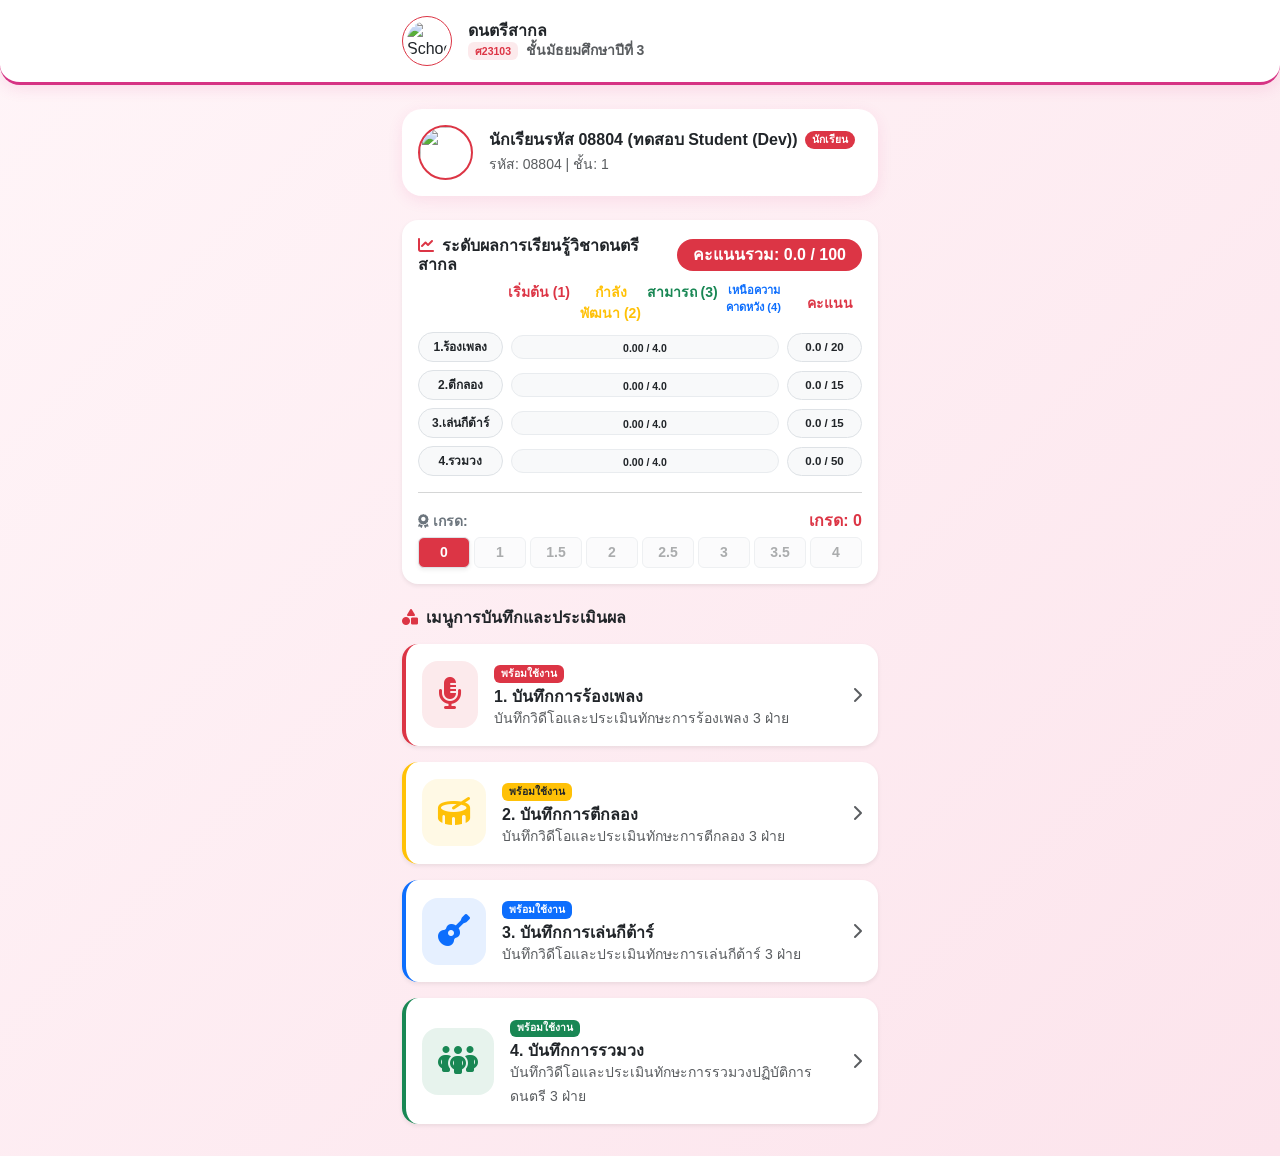
==== commit d3bc65b1: "drum v1" ====
--- a/fix/index.html
+++ b/fix/index.html
@@ -190,7 +190,7 @@
     </div>
   </div>
 
-  <!-- 🟢 TEACHER DASHBOARD VIEW (สำหรับคุณครู) -->
+<!--Main TEACHER DASHBOARD-->
   <div id="teacherDashboardView" class="container mb-4" style="display: none; max-width: 700px;">
     <div class="profile-header d-flex align-items-center mb-3">
       <img id="tUserImg" src="" class="rounded-circle me-3 border border-2 border-danger" width="55" height="55">
@@ -235,106 +235,108 @@
     </div>
   </div>  
 
-  <!-- MAIN Student -->
-  <div id="mainDashboard" class="container" style="display: none; max-width: 500px;">
-    <div class="profile-header d-flex align-items-center mb-4">
-      <img id="userImg" src="" class="rounded-circle me-3 border border-2 border-danger" width="55" height="55">
-      <div>
-        <div class="d-flex align-items-center gap-2">
-          <h6 class="fw-bold mb-0 text-dark" id="userName">...</h6>
-          <span id="userRoleBadge" class="badge bg-danger rounded-pill" style="font-size: 0.65rem;">...</span>
-        </div>
-        <small class="text-muted d-block mt-1" id="userStudentInfo">รหัส: - | ชั้น: -</small>
-      </div>
-    </div>
-
-    <!-- กล่องความก้าวหน้าและเกรดสรุป -->
-    <div class="card card-custom p-3 bg-white mb-4 shadow-sm">
-      <div class="d-flex justify-content-between align-items-center mb-2">
-        <h6 class="fw-bold text-dark m-0">
-          <i class="fa-solid fa-chart-line text-danger me-2"></i>ระดับผลการเรียนรู้วิชาดนตรีสากล
-        </h6>
-        <span id="totalWeightedScoreBadge" class="badge bg-danger fs-6 px-3 py-2 rounded-pill">
-          คะแนนรวม: 0.0 / 100
-        </span>
-      </div>
-
-<!-- แถบหัวข้อระดับการประเมิน 4 ระดับ + คอลัมน์คะแนน -->
-  <div class="d-flex align-items-center gap-2 mb-2">
-    <div style="width: 85px;"></div>
-    <div class="flex-grow-1 row g-0 text-center small fw-bold ms-1">
-      <div class="col-3 text-danger">เริ่มต้น (1)</div>
-      <div class="col-3 text-warning">กำลังพัฒนา (2)</div>
-      <div class="col-3 text-success">สามารถ (3)</div>
-      <div class="col-3 text-primary" style="font-size: 0.7rem;">เหนือความคาดหวัง (4)</div>
-    </div>
-    <div class="text-center small fw-bold text-danger" style="width: 75px;">คะแนน</div>
+<!-- MAIN Student Dashboard -->
+<div id="mainDashboard" class="container" style="display: none; max-width: 500px;">
+  
+  <!-- โปรไฟล์นักเรียน -->
+  <div class="profile-header d-flex align-items-center mb-4">
+    <img id="userImg" src="" class="rounded-circle me-3 border border-2 border-danger" width="55" height="55">
+    <div>
+      <div class="d-flex align-items-center gap-2">
+        <h6 class="fw-bold mb-0 text-dark" id="userName">...</h6>
+        <span id="userRoleBadge" class="badge bg-danger rounded-pill" style="font-size: 0.65rem;">...</span>
+      </div>
+      <small class="text-muted d-block mt-1" id="userStudentInfo">รหัส: - | ชั้น: -</small>
+    </div>
   </div>
 
-  <!-- แถบความก้าวหน้าทั้ง 4 รายวิชา + ช่องคะแนนเต็ม -->
-  <div class="vstack gap-2">
-    <!-- 1. ร้องเพลง (เต็ม 20) -->
-    <div class="d-flex align-items-center gap-2">
-      <span class="badge bg-light text-dark border px-2 py-2 rounded-pill text-nowrap" style="width: 85px; font-size: 0.75rem;">1.ร้องเพลง</span>
-      <div class="progress flex-grow-1 position-relative rounded-pill bg-light" style="height: 24px; border: 1px solid #e9ecef;">
-        <div id="barSinging" class="progress-bar rounded-pill transition-all" style="width: 0%; transition: width 0.6s ease;"></div>
-        <span id="valSinging" class="position-absolute w-100 text-center fw-bold small text-dark" style="line-height: 24px;">0.00 / 4.0</span>
-      </div>
-      <span id="scoreSinging" class="badge bg-light text-dark border px-2 py-2 rounded-pill text-center fw-bold" style="width: 75px; font-size: 0.72rem;">0.0 / 20</span>
-    </div>
-
-    <!-- 2. ตีกลอง (เต็ม 15) -->
-    <div class="d-flex align-items-center gap-2">
-      <span class="badge bg-light text-dark border px-2 py-2 rounded-pill text-nowrap" style="width: 85px; font-size: 0.75rem;">2.ตีกลอง</span>
-      <div class="progress flex-grow-1 position-relative rounded-pill bg-light" style="height: 24px; border: 1px solid #e9ecef;">
-        <div id="barDrum" class="progress-bar rounded-pill transition-all" style="width: 0%; transition: width 0.6s ease;"></div>
-        <span id="valDrum" class="position-absolute w-100 text-center fw-bold small text-dark" style="line-height: 24px;">0.00 / 4.0</span>
-      </div>
-      <span id="scoreDrum" class="badge bg-light text-dark border px-2 py-2 rounded-pill text-center fw-bold" style="width: 75px; font-size: 0.72rem;">0.0 / 15</span>
-    </div>
-
-    <!-- 3. เล่นกีต้าร์ (เต็ม 15) -->
-    <div class="d-flex align-items-center gap-2">
-      <span class="badge bg-light text-dark border px-2 py-2 rounded-pill text-nowrap" style="width: 85px; font-size: 0.75rem;">3.เล่นกีต้าร์</span>
-      <div class="progress flex-grow-1 position-relative rounded-pill bg-light" style="height: 24px; border: 1px solid #e9ecef;">
-        <div id="barGuitar" class="progress-bar rounded-pill transition-all" style="width: 0%; transition: width 0.6s ease;"></div>
-        <span id="valGuitar" class="position-absolute w-100 text-center fw-bold small text-dark" style="line-height: 24px;">0.00 / 4.0</span>
-      </div>
-      <span id="scoreGuitar" class="badge bg-light text-dark border px-2 py-2 rounded-pill text-center fw-bold" style="width: 75px; font-size: 0.72rem;">0.0 / 15</span>
-    </div>
-
-    <!-- 4. รวมวง (เต็ม 50) -->
-    <div class="d-flex align-items-center gap-2">
-      <span class="badge bg-light text-dark border px-2 py-2 rounded-pill text-nowrap" style="width: 85px; font-size: 0.75rem;">4.รวมวง</span>
-      <div class="progress flex-grow-1 position-relative rounded-pill bg-light" style="height: 24px; border: 1px solid #e9ecef;">
-        <div id="barEnsemble" class="progress-bar rounded-pill transition-all" style="width: 0%; transition: width 0.6s ease;"></div>
-        <span id="valEnsemble" class="position-absolute w-100 text-center fw-bold small text-dark" style="line-height: 24px;">0.00 / 4.0</span>
-      </div>
-      <span id="scoreEnsemble" class="badge bg-light text-dark border px-2 py-2 rounded-pill text-center fw-bold" style="width: 75px; font-size: 0.72rem;">0.0 / 50</span>
-    </div>
-  </div>
-
-  <hr class="my-3 text-muted">
-
-  <!-- แถบสรุประดับเกรด 8 ช่อง (0, 1, 1.5, 2, 2.5, 3, 3.5, 4) -->
-  <div>
-    <div class="d-flex justify-content-between align-items-center mb-1">
-      <span class="fw-bold small text-secondary"><i class="fa-solid fa-award me-1"></i>เกรด:</span>
-      <span id="finalGradeText" class="fw-bold text-danger">เกรด: 0</span>
-    </div>
-    
-    <div class="row g-1 text-center" id="gradeSegmentsContainer">
-      <div class="col" data-grade="0"><div class="p-1 rounded border small fw-bold bg-light text-muted">0</div></div>
-      <div class="col" data-grade="1"><div class="p-1 rounded border small fw-bold bg-light text-muted">1</div></div>
-      <div class="col" data-grade="1.5"><div class="p-1 rounded border small fw-bold bg-light text-muted">1.5</div></div>
-      <div class="col" data-grade="2"><div class="p-1 rounded border small fw-bold bg-light text-muted">2</div></div>
-      <div class="col" data-grade="2.5"><div class="p-1 rounded border small fw-bold bg-light text-muted">2.5</div></div>
-      <div class="col" data-grade="3"><div class="p-1 rounded border small fw-bold bg-light text-muted">3</div></div>
-      <div class="col" data-grade="3.5"><div class="p-1 rounded border small fw-bold bg-light text-muted">3.5</div></div>
-      <div class="col" data-grade="4"><div class="p-1 rounded border small fw-bold bg-light text-muted">4</div></div>
-    </div>
-  </div>
-</div>
+  <!-- กล่องความก้าวหน้าและเกรดสรุป -->
+  <div class="card card-custom p-3 bg-white mb-4 shadow-sm">
+    <div class="d-flex justify-content-between align-items-center mb-2">
+      <h6 class="fw-bold text-dark m-0">
+        <i class="fa-solid fa-chart-line text-danger me-2"></i>ระดับผลการเรียนรู้วิชาดนตรีสากล
+      </h6>
+      <span id="totalWeightedScoreBadge" class="badge bg-danger fs-6 px-3 py-2 rounded-pill">
+        คะแนนรวม: 0.0 / 100
+      </span>
+    </div>
+
+    <!-- แถบหัวข้อระดับการประเมิน 4 ระดับ + คอลัมน์คะแนน -->
+    <div class="d-flex align-items-center gap-2 mb-2">
+      <div style="width: 85px;"></div>
+      <div class="flex-grow-1 row g-0 text-center small fw-bold ms-1">
+        <div class="col-3 text-danger">เริ่มต้น (1)</div>
+        <div class="col-3 text-warning">กำลังพัฒนา (2)</div>
+        <div class="col-3 text-success">สามารถ (3)</div>
+        <div class="col-3 text-primary" style="font-size: 0.7rem;">เหนือความคาดหวัง (4)</div>
+      </div>
+      <div class="text-center small fw-bold text-danger" style="width: 75px;">คะแนน</div>
+    </div>
+
+    <!-- แถบความก้าวหน้าทั้ง 4 รายวิชา -->
+    <div class="vstack gap-2">
+      <!-- 1. ร้องเพลง (เต็ม 20) -->
+      <div class="d-flex align-items-center gap-2">
+        <span class="badge bg-light text-dark border px-2 py-2 rounded-pill text-nowrap" style="width: 85px; font-size: 0.75rem;">1.ร้องเพลง</span>
+        <div class="progress flex-grow-1 position-relative rounded-pill bg-light" style="height: 24px; border: 1px solid #e9ecef;">
+          <div id="barSinging" class="progress-bar rounded-pill transition-all" style="width: 0%; transition: width 0.6s ease;"></div>
+          <span id="valSinging" class="position-absolute w-100 text-center fw-bold small text-dark" style="line-height: 24px;">0.00 / 4.0</span>
+        </div>
+        <span id="scoreSinging" class="badge bg-light text-dark border px-2 py-2 rounded-pill text-center fw-bold" style="width: 75px; font-size: 0.72rem;">0.0 / 20</span>
+      </div>
+
+      <!-- 2. ตีกลอง (เต็ม 15) -->
+      <div class="d-flex align-items-center gap-2">
+        <span class="badge bg-light text-dark border px-2 py-2 rounded-pill text-nowrap" style="width: 85px; font-size: 0.75rem;">2.ตีกลอง</span>
+        <div class="progress flex-grow-1 position-relative rounded-pill bg-light" style="height: 24px; border: 1px solid #e9ecef;">
+          <div id="barDrum" class="progress-bar rounded-pill transition-all" style="width: 0%; transition: width 0.6s ease;"></div>
+          <span id="valDrum" class="position-absolute w-100 text-center fw-bold small text-dark" style="line-height: 24px;">0.00 / 4.0</span>
+        </div>
+        <span id="scoreDrum" class="badge bg-light text-dark border px-2 py-2 rounded-pill text-center fw-bold" style="width: 75px; font-size: 0.72rem;">0.0 / 15</span>
+      </div>
+
+      <!-- 3. เล่นกีต้าร์ (เต็ม 15) -->
+      <div class="d-flex align-items-center gap-2">
+        <span class="badge bg-light text-dark border px-2 py-2 rounded-pill text-nowrap" style="width: 85px; font-size: 0.75rem;">3.เล่นกีต้าร์</span>
+        <div class="progress flex-grow-1 position-relative rounded-pill bg-light" style="height: 24px; border: 1px solid #e9ecef;">
+          <div id="barGuitar" class="progress-bar rounded-pill transition-all" style="width: 0%; transition: width 0.6s ease;"></div>
+          <span id="valGuitar" class="position-absolute w-100 text-center fw-bold small text-dark" style="line-height: 24px;">0.00 / 4.0</span>
+        </div>
+        <span id="scoreGuitar" class="badge bg-light text-dark border px-2 py-2 rounded-pill text-center fw-bold" style="width: 75px; font-size: 0.72rem;">0.0 / 15</span>
+      </div>
+
+      <!-- 4. รวมวง (เต็ม 50) -->
+      <div class="d-flex align-items-center gap-2">
+        <span class="badge bg-light text-dark border px-2 py-2 rounded-pill text-nowrap" style="width: 85px; font-size: 0.75rem;">4.รวมวง</span>
+        <div class="progress flex-grow-1 position-relative rounded-pill bg-light" style="height: 24px; border: 1px solid #e9ecef;">
+          <div id="barEnsemble" class="progress-bar rounded-pill transition-all" style="width: 0%; transition: width 0.6s ease;"></div>
+          <span id="valEnsemble" class="position-absolute w-100 text-center fw-bold small text-dark" style="line-height: 24px;">0.00 / 4.0</span>
+        </div>
+        <span id="scoreEnsemble" class="badge bg-light text-dark border px-2 py-2 rounded-pill text-center fw-bold" style="width: 75px; font-size: 0.72rem;">0.0 / 50</span>
+      </div>
+    </div>
+
+    <hr class="my-3 text-muted">
+
+    <!-- แถบสรุประดับเกรด 8 ช่อง -->
+    <div>
+      <div class="d-flex justify-content-between align-items-center mb-1">
+        <span class="fw-bold small text-secondary"><i class="fa-solid fa-award me-1"></i>เกรด:</span>
+        <span id="finalGradeText" class="fw-bold text-danger">เกรด: 0</span>
+      </div>
+      
+      <div class="row g-1 text-center" id="gradeSegmentsContainer">
+        <div class="col" data-grade="0"><div class="p-1 rounded border small fw-bold bg-light text-muted">0</div></div>
+        <div class="col" data-grade="1"><div class="p-1 rounded border small fw-bold bg-light text-muted">1</div></div>
+        <div class="col" data-grade="1.5"><div class="p-1 rounded border small fw-bold bg-light text-muted">1.5</div></div>
+        <div class="col" data-grade="2"><div class="p-1 rounded border small fw-bold bg-light text-muted">2</div></div>
+        <div class="col" data-grade="2.5"><div class="p-1 rounded border small fw-bold bg-light text-muted">2.5</div></div>
+        <div class="col" data-grade="3"><div class="p-1 rounded border small fw-bold bg-light text-muted">3</div></div>
+        <div class="col" data-grade="3.5"><div class="p-1 rounded border small fw-bold bg-light text-muted">3.5</div></div>
+        <div class="col" data-grade="4"><div class="p-1 rounded border small fw-bold bg-light text-muted">4</div></div>
+      </div>
+    </div>
+  </div> <!-- ปิดกล่องเกรดสรุป card-custom -->
 
     <!-- Main Menu -->
 <!-- 🟢 เมนูหลักระบบสำหรับนักเรียน (4 รายวิชา) -->
@@ -342,7 +344,7 @@
   <div class="row g-3">
     <!-- 1. บันทึกการร้องเพลง -->
     <div class="col-12">
-      <div class="card card-custom p-3 bg-white border-start border-4 border-danger shadow-sm" onclick="openSingingModule()" style="cursor:pointer;">
+      <div class="card card-custom p-3 bg-white border-start border-4 border-danger shadow-sm" onclick="openModule('ร้องเพลง', '')" style="cursor:pointer;">
         <div class="d-flex align-items-center">
           <div class="p-3 bg-danger bg-opacity-10 text-danger rounded-4 me-3">
             <i class="fa-solid fa-microphone-lines fa-2x"></i>
@@ -356,10 +358,11 @@
         </div>
       </div>
     </div>
+    
 
     <!-- 2. บันทึกการตีกลอง -->
     <div class="col-12">
-      <div class="card card-custom p-3 bg-white border-start border-4 border-warning shadow-sm" onclick="openDrumModule()" style="cursor:pointer;">
+      <div class="card card-custom p-3 bg-white border-start border-4 border-warning shadow-sm" onclick="openModule('ตีกลอง', 'drum')" style="cursor:pointer;">
         <div class="d-flex align-items-center">
           <div class="p-3 bg-warning bg-opacity-10 text-warning rounded-4 me-3">
             <i class="fa-solid fa-drum fa-2x"></i>
@@ -376,7 +379,7 @@
 
     <!-- 3. บันทึกการเล่นกีต้าร์ -->
     <div class="col-12">
-      <div class="card card-custom p-3 bg-white border-start border-4 border-primary shadow-sm" onclick="openGuitarModule()" style="cursor:pointer;">
+      <div class="card card-custom p-3 bg-white border-start border-4 border-primary shadow-sm" onclick="openModule('เล่นกีต้าร์', 'guitar')" style="cursor:pointer;">
         <div class="d-flex align-items-center">
           <div class="p-3 bg-primary bg-opacity-10 text-primary rounded-4 me-3">
             <i class="fa-solid fa-guitar fa-2x"></i>
@@ -393,7 +396,7 @@
 
     <!-- 4. บันทึกการรวมวง -->
     <div class="col-12">
-      <div class="card card-custom p-3 bg-white border-start border-4 border-success shadow-sm" onclick="openEnsembleModule()" style="cursor:pointer;">
+      <div class="card card-custom p-3 bg-white border-start border-4 border-success shadow-sm" onclick="openModule('รวมวง', 'ensemble')" style="cursor:pointer;">
         <div class="d-flex align-items-center">
           <div class="p-3 bg-success bg-opacity-10 text-success rounded-4 me-3">
             <i class="fa-solid fa-people-group fa-2x"></i>
@@ -407,15 +410,16 @@
         </div>
       </div>
     </div>
-  </div>
+
+  </div> <!-- ปิด row g-3 -->
+
+</div> <!-- 🟢 ปิด mainDashboard ที่ถูกต้องตรงนี้ -->
 
   <!-- 🟢 SINGING MODULE VIEW (ระบบอัดคลิป และประเมิน 360 องศา) -->
   <div id="singingView" class="container" style="display: none; max-width: 650px;">
     <div class="d-flex align-items-center justify-content-between bg-white p-3 rounded-4 shadow-sm mb-3">
       <div class="d-flex align-items-center">
-        <button class="btn btn-outline-danger btn-sm rounded-circle me-3" onclick="closeSingingModule()" style="width: 36px; height: 36px;">
-          <i class="fa-solid fa-arrow-left"></i>
-        </button>
+        <button class="btn btn-outline-danger btn-sm rounded-circle me-3" onclick="closeModule('')" class="btn btn-outline-danger">ย้อนกลับ</button>
         <div>
           <h6 class="fw-bold mb-0 text-dark" id="singingStudentName"><i class="fa-solid fa-microphone-lines text-danger me-2"></i>บันทึกการร้องเพลง</h6>
           <small class="text-muted" id="singingModuleHeaderSub">ประเมินการร้องเพลง</small>
@@ -567,9 +571,7 @@
   <!-- 1. แถบหัวข้อและปุ่มย้อนกลับ -->
   <div class="d-flex align-items-center justify-content-between bg-white p-3 rounded-4 shadow-sm mb-3">
     <div class="d-flex align-items-center">
-      <button class="btn btn-outline-warning btn-sm rounded-circle me-3" onclick="closeDrumModule()" style="width: 36px; height: 36px;">
-        <i class="fa-solid fa-arrow-left"></i>
-      </button>
+      <button class="btn btn-outline-warning btn-sm rounded-circle me-3" onclick="closeModule('')" class="btn btn-outline-danger">ย้อนกลับ</button>
       <div>
         <h6 class="fw-bold mb-0 text-dark" id="drumStudentName"><i class="fa-solid fa-drum text-warning me-2"></i>บันทึกการตีกลอง</h6>
         <small class="text-muted">ระบบประเมินผลการเรียนรู้ 3 ฝ่าย (ตีกลอง)</small>
@@ -767,9 +769,7 @@
 <div id="guitarView" class="container" style="display: none; max-width: 650px;">
   <div class="d-flex align-items-center justify-content-between bg-white p-3 rounded-4 shadow-sm mb-3">
     <div class="d-flex align-items-center">
-      <button class="btn btn-outline-primary btn-sm rounded-circle me-3" onclick="closeGuitarModule()" style="width: 36px; height: 36px;">
-        <i class="fa-solid fa-arrow-left"></i>
-      </button>
+      <button class="btn btn-outline-primary btn-sm rounded-circle me-3" onclick="closeModule('')" class="btn btn-outline-danger">ย้อนกลับ</button>
       <div>
         <h6 class="fw-bold mb-0 text-dark" id="guitarStudentName"><i class="fa-solid fa-guitar text-primary me-2"></i>บันทึกการเล่นกีต้าร์</h6>
         <small class="text-muted">ระบบประเมินผลการเรียนรู้ 3 ฝ่าย (กีต้าร์)</small>
@@ -812,9 +812,7 @@
 <div id="ensembleView" class="container" style="display: none; max-width: 650px;">
   <div class="d-flex align-items-center justify-content-between bg-white p-3 rounded-4 shadow-sm mb-3">
     <div class="d-flex align-items-center">
-      <button class="btn btn-outline-success btn-sm rounded-circle me-3" onclick="closeEnsembleModule()" style="width: 36px; height: 36px;">
-        <i class="fa-solid fa-arrow-left"></i>
-      </button>
+      <button class="btn btn-outline-success btn-sm rounded-circle me-3" onclick="closeModule('')" class="btn btn-outline-danger">ย้อนกลับ</button>
       <div>
         <h6 class="fw-bold mb-0 text-dark" id="ensembleStudentName"><i class="fa-solid fa-people-group text-success me-2"></i>บันทึกการรวมวง</h6>
         <small class="text-muted">ระบบประเมินผลการเรียนรู้ 3 ฝ่าย (รวมวง)</small>
@@ -1103,7 +1101,7 @@
     // ==========================================
     // ⚙️ CONFIGURATION & GLOBAL VARIABLES
     // ==========================================
-    const IS_DEV = false; // 👈 เปลี่ยนเป็น false เมื่อใช้งานจริง
+    const IS_DEV =true; // 👈 เปลี่ยนเป็น false เมื่อใช้งานจริง
     const DEV_ROLE = "Student"; // 👈 เปลี่ยนเป็น "Teacher", "Student", หรือ "Parent" เพื่อทดสอบ
     const DEV_STUDENT_ID = "08804"; // 👈 ใส่รหัสนักเรียนสำหรับทดสอบดึงข้อมูล
     const LIFF_ID = "2012217753-jKG877EO";
@@ -1114,6 +1112,101 @@
       displayName: "นักเรียนทดสอบ (Dev)",
       pictureUrl: "https://via.placeholder.com/70/d63384/ffffff?text=DEV"
     };
+
+        // รายชื่อ ID ของ View ทั้งหมดในระบบ
+    const ALL_SECTIONS = [
+      'loading',
+      'registerView',
+      'teacherDashboardView',
+      'parentDashboardView',
+      'mainDashboard',
+      'singingView',
+      'drumView',
+      'guitarView',
+      'ensembleView',
+      'parentSingingView'
+    ];
+
+    // 🟢 ฟังก์ชันกลางสำหรับเปิดหน้าจอที่ต้องการ และซ่อนหน้าอื่นทั้งหมด
+    function showSection(targetId) {
+      ALL_SECTIONS.forEach(id => {
+        const el = document.getElementById(id);
+        if (el) {
+          el.style.display = (id === targetId) ? 'block' : 'none';
+        }
+      });
+    }
+
+    // 🟢 ฟังก์ชันกลางล้างค่าตัวแปร และ reset UI ของโมดูล
+    function resetSection(prefix = '') {
+      // 1. ปิดกล้องสด และเลิกรัน Canvas Loop (ถ้าเปิดอยู่)
+      if (typeof stopCamera === 'function') stopCamera();
+      if (typeof isCanvasLoopRunning !== 'undefined') isCanvasLoopRunning = false;
+
+      // 2. รีเซ็ตตัวแปรคะแนน และสถานะล็อก
+      if (prefix === 'drum') {
+        drumSelectedScores = { rhythm: 0, melody: 0, expression: 0 };
+        isDrumEvalLocked = false;
+      } else {
+        selectedScores = { rhythm: 0, melody: 0, expression: 0 };
+        isCurrentEvaluationLocked = false;
+      }
+
+      // 3. เคลียร์คลาสไฮไลท์สี และคลาสล็อกบนตาราง Rubric
+      const cellSelector = prefix ? `.${prefix}-rubric, .rubric-cell` : `.rubric-cell`;
+      document.querySelectorAll(cellSelector).forEach(cell => {
+        cell.classList.remove('selected-1', 'selected-2', 'selected-3', 'selected-4', 'locked');
+      });
+
+      // 4. ล้างลิงก์วิดีโอค้างใน Iframe
+      const videoFrame = (prefix && document.getElementById(`${prefix}VideoPlayerFrame`)) 
+                      || document.getElementById("videoPlayerFrame");
+      if (videoFrame) videoFrame.src = "";
+
+      // 5. รีเซ็ตปุ่มเปิดกล้อง / ปุ่มบันทึกวิดีโอให้กลับสู่สถานะเริ่มต้น
+      const btnStartCam = (prefix && document.getElementById(`btn${prefix.charAt(0).toUpperCase() + prefix.slice(1)}StartCam`)) 
+                      || document.getElementById("btnStartCam");
+      const btnRecord = (prefix && document.getElementById(`btn${prefix.charAt(0).toUpperCase() + prefix.slice(1)}Record`)) 
+                    || document.getElementById("btnRecord");
+
+      if (btnStartCam) btnStartCam.classList.remove("d-none");
+      if (btnRecord) btnRecord.classList.add("d-none");
+    }
+
+        // 🟢 ฟังก์ชันกลางสำหรับเปิดโมดูลย่อยทุกวิชา
+    function openModule(categoryName, prefix = '') {
+      currentTargetStudentCode = currentUserData ? currentUserData.studentCode : (IS_DEV ? DEV_STUDENT_ID : '');
+      
+      // 1. ล้าง UI และตัวแปรเดิมออกก่อน
+      resetSection(prefix);
+      
+      // 2. สลับหน้าจอ
+      const targetViewId = prefix ? `${prefix}View` : 'singingView';
+      showSection(targetViewId);
+      
+      // 3. ดึงข้อมูลใหม่
+      fetchAndSetupCategoryEvaluation(categoryName, currentTargetStudentCode, prefix);
+    }
+
+    // 🟢 ฟังก์ชันกลางสำหรับกดย้อนกลับ (Close Module)
+    function closeModule(prefix = '') {
+      // 1. ล้าง UI และปิดกล้อง
+      resetSection(prefix);
+
+      // 2. ตรวจสอบบทบาทผู้ใช้ แล้วสลับหน้าจอ + อัปเดตข้อมูลความก้าวหน้า
+      if (currentUserData && currentUserData.role === "Teacher") {
+        showSection('teacherDashboardView');
+        if (typeof loadTeacherDashboardData === 'function') loadTeacherDashboardData();
+      } else if (currentUserData && currentUserData.role === "Parent") {
+        showSection('parentDashboardView');
+        if (typeof loadParentDashboardData === 'function') loadParentDashboardData(currentUserData.studentCode);
+      } else {
+        showSection('mainDashboard');
+        if (typeof loadStudentProgressDashboard === 'function') {
+          loadStudentProgressDashboard(currentTargetStudentCode);
+        }
+      }
+    }
 
     let currentUserProfile = null;
     let currentUserData = null;
@@ -1248,27 +1341,28 @@
 function handleVerifyResponse(res) {
   document.getElementById("loading").style.display = "none";
 
-  if (res && res.isRegistered) {
+  if (res && res.isRegistered && res.user) {
     currentUserData = res.user;
 
+    // ซ่อนหน้าลงทะเบียน
+    const regView = document.getElementById("registerView");
+    if (regView) regView.style.display = "none";
+
     if (currentUserData.role === "Teacher") {
-      // 1. หน้าสำหรับคุณครู
       document.getElementById("teacherDashboardView").style.display = "block";
       document.getElementById("tUserName").textContent = currentUserData.fullName || "ครูประจำวิชา";
-      document.getElementById("tUserImg").src = currentUserData.pictureUrl || MOCK_PROFILE.pictureUrl;
+      document.getElementById("tUserImg").src = currentUserData.pictureUrl || (typeof MOCK_PROFILE !== 'undefined' ? MOCK_PROFILE.pictureUrl : '');
       loadTeacherDashboardData();
 
     } else if (currentUserData.role === "Parent") {
-      // 🟢 2. แยกเข้าหน้าแดชบอร์ดผู้ปกครองเฉพาะ
       document.getElementById("parentDashboardView").style.display = "block";
       loadParentDashboardData(currentUserData.studentCode);
 
     } else {
-      // 3. หน้าสำหรับนักเรียน
-      document.getElementById("userImg").src = res.user.pictureUrl || MOCK_PROFILE.pictureUrl;
-      document.getElementById("userName").textContent = res.user.fullName + " (" + res.user.displayName + ")";
+      document.getElementById("userImg").src = currentUserData.pictureUrl || (typeof MOCK_PROFILE !== 'undefined' ? MOCK_PROFILE.pictureUrl : '');
+      document.getElementById("userName").textContent = currentUserData.fullName + " (" + currentUserData.displayName + ")";
       document.getElementById("userRoleBadge").textContent = "นักเรียน";
-      document.getElementById("userStudentInfo").textContent = "รหัส: " + res.user.studentCode + " | ชั้น: " + res.user.classRoom;
+      document.getElementById("userStudentInfo").textContent = "รหัส: " + currentUserData.studentCode + " | ชั้น: " + currentUserData.classRoom;
       document.getElementById("mainDashboard").style.display = "block";
       loadStudentProgressDashboard(currentUserData.studentCode);
     }
@@ -1340,42 +1434,63 @@
       document.getElementById("regStudentCode").value = code || "";
     }
 
-    async function handleRegister(e) {
-      e.preventDefault();
-      const role = document.getElementById("regRole").value;
-      const classRoom = document.getElementById("regClassRoom").value;
-      const studentCode = document.getElementById("regStudentCode").value;
-      const studentSelect = document.getElementById("regStudentSelect");
-      const fullName = studentSelect.options[studentSelect.selectedIndex].text;
-
-      if (!studentCode) {
-        Swal.fire("ข้อมูลไม่ครบ", "กรุณาเลือกนักเรียน", "warning");
-        return;
-      }
-
-      document.getElementById("loadingText").textContent = "กำลังบันทึกการลงทะเบียน...";
-      document.getElementById("loading").style.display = "block";
-
-      const res = await apiCall("registerUser", {
-        userId: currentUserProfile.userId,
-        displayName: currentUserProfile.displayName,
-        pictureUrl: currentUserProfile.pictureUrl,
-        role: role,
-        classRoom: classRoom,
-        studentCode: studentCode,
-        fullName: fullName
-      });
-
-      document.getElementById("loading").style.display = "none";
-
-      if (res && res.success) {
-        Swal.fire("สำเร็จ!", "ลงทะเบียนเรียบร้อยแล้ว", "success").then(() => {
-          handleVerifyResponse({ success: true, isRegistered: true, user: res.user });
-        });
-      } else {
-        Swal.fire("ข้อผิดพลาด", res ? res.message : "ลงทะเบียนไม่สำเร็จ", "error");
-      }
-    }
+async function handleRegister(e) {
+  e.preventDefault();
+  
+  const submitBtn = document.getElementById("regSubmitBtn");
+  const role = document.getElementById("regRole").value;
+  const classRoom = document.getElementById("regClassRoom").value;
+  const studentCode = document.getElementById("regStudentCode").value;
+  const studentSelect = document.getElementById("regStudentSelect");
+  const fullName = studentSelect.options[studentSelect.selectedIndex].text;
+
+  if (!studentCode) {
+    Swal.fire("ข้อมูลไม่ครบ", "กรุณาเลือกนักเรียน", "warning");
+    return;
+  }
+
+  // 🟢 แสดงกล่อง Loading วงกลมหมุนเต็มหน้าจอ (ป้องกันกดซ้ำและรองรับมือถือ 100%)
+  Swal.fire({
+    title: 'กำลังบันทึกข้อมูล...',
+    text: 'กรุณารอสักครู่ ระบบกำลังบันทึกการลงทะเบียน',
+    allowOutsideClick: false,
+    allowEscapeKey: false,
+    didOpen: () => {
+      Swal.showLoading(); // แสดงวงกลมหมุนมาตรฐานของ SweetAlert
+    }
+  });
+
+  // ส่งข้อมูลลงทะเบียนไปยัง Google Apps Script
+  const res = await apiCall("registerUser", {
+    userId: currentUserProfile ? currentUserProfile.userId : '',
+    displayName: currentUserProfile ? currentUserProfile.displayName : '',
+    pictureUrl: currentUserProfile ? currentUserProfile.pictureUrl : '',
+    role: role,
+    classRoom: classRoom,
+    studentCode: studentCode,
+    fullName: fullName
+  });
+
+  if (res && res.success) {
+    const registeredUser = res.user || {
+      userId: currentUserProfile ? currentUserProfile.userId : '',
+      displayName: currentUserProfile ? currentUserProfile.displayName : '',
+      pictureUrl: currentUserProfile ? currentUserProfile.pictureUrl : '',
+      role: role,
+      classRoom: classRoom,
+      studentCode: studentCode,
+      fullName: fullName
+    };
+
+    // ปิดหน้าต่างลงทะเบียนแล้วเข้าสู่หน้าหลัก
+    Swal.fire("สำเร็จ!", "ลงทะเบียนเรียบร้อยแล้ว", "success").then(() => {
+      document.getElementById("registerView").style.display = "none";
+      handleVerifyResponse({ success: true, isRegistered: true, user: registeredUser });
+    });
+  } else {
+    Swal.fire("ข้อผิดพลาด", res ? res.message : "ลงทะเบียนไม่สำเร็จ", "error");
+  }
+}
 
     // ==========================================
     // 👨‍🏫 TEACHER DASHBOARD LOGIC
@@ -1466,7 +1581,7 @@
         titleEl.textContent = studentName ? `ประเมินการร้องเพลง: ${studentName}` : `ประเมินการร้องเพลง: รหัส ${studentCode}`;
       }
 
-      fetchAndSetupSingingEvaluation(studentCode);
+      fetchAndSetupCategoryEvaluation(studentCode);
     }
 
     // ==========================================
@@ -1568,117 +1683,125 @@
     // ==========================================
     // 🎤 SINGING EVALUATION MODULE LOGIC
     // ==========================================
-    function openSingingModule() {
-      currentTargetStudentCode = currentUserData ? currentUserData.studentCode : (IS_DEV ? DEV_STUDENT_ID : '');
-      document.getElementById("mainDashboard").style.display = "none";
-      document.getElementById("singingView").style.display = "block";
-      document.getElementById("singingRoleBadge").textContent = currentUserData ? (currentUserData.role === 'Student' ? 'นักเรียน' : 'ผู้ปกครอง') : 'นักเรียน';
-      document.getElementById("videoRecordSection").style.display = "block";
-      
-      fetchAndSetupSingingEvaluation(currentTargetStudentCode);
-    }
-
-    function closeSingingModule() {
-      // 1. ปิดการทำงานของกล้องสด (กรณีเปิดอัดวิดีโออยู่)
-      if (typeof stopCamera === 'function') {
-        stopCamera();
+// 🟢 ฟังก์ชันกลางดึงข้อมูลการประเมิน วิดีโอ ตาราง Rubric และ Radar Chart (ปรับปรุงความปลอดภัย DOM)
+async function fetchAndSetupCategoryEvaluation(categoryName, studentCode, prefix) {
+  console.log("🚀 [START] fetchAndSetupCategoryEvaluation:", { categoryName, studentCode, prefix });
+
+  document.getElementById("loadingText").textContent = `กำลังดึงข้อมูลการประเมิน (${categoryName})...`;
+  document.getElementById("loading").style.display = "block";
+
+  // 1. ดึง Element สำหรับวิดีโอมารอไว้ล่วงหน้า
+  const videoContainer = document.getElementById(`${prefix}VideoContainer`) || document.getElementById("videoContainer");
+  const noVideoAlert = document.getElementById(`${prefix}NoVideoAlert`) || document.getElementById("noVideoAlert");
+  const videoFrame = document.getElementById(`${prefix}VideoPlayerFrame`) || document.getElementById("videoPlayerFrame");
+
+  try {
+    const res = await apiCall("getSingingEvaluationStatus", {
+      studentCode: studentCode,
+      category: categoryName,
+      role: currentUserData ? currentUserData.role : 'Student'
+    });
+
+    document.getElementById("loading").style.display = "none";
+    console.log("📥 [API RESPONSE]:", res);
+
+    // กรณี API ตอบกลับล้มเหลว หรือไม่พบข้อมูล
+    if (!res || !res.success) {
+      if (videoContainer) videoContainer.classList.add("d-none");
+      if (noVideoAlert) noVideoAlert.classList.remove("d-none");
+      if (videoFrame) videoFrame.src = "";
+      Swal.fire("แจ้งเตือน", res ? res.message : `ไม่สามารถดึงข้อมูลวิชา ${categoryName} ได้`, "warning");
+      return;
+    }
+
+    // 2. ตรวจหา File ID
+    let fileId = res.latestFileId;
+    if (!fileId && res.latestVideoUrl) {
+      const match = res.latestVideoUrl.match(/[\/=]([a-zA-Z0-9_-]{25,})/);
+      if (match) fileId = match[1];
+    }
+
+    // หากเป็นโหมด DEV และไม่มีคลิปใน Sheet ให้ดึงคลิปทดสอบขึ้นมาแสดง
+    if (IS_DEV && !fileId) {
+      fileId = "1e0Nse_gOz3iQBuC7sIqV3FhC4Oll_8-M";
+    }
+
+    console.log("🎬 [VIDEO FILE ID]:", fileId);
+
+    // 3. สั่งแสดงตัวเล่นวิดีโอ หรือแสดงกล่องแจ้งเตือน "ไม่พบวิดีโอ..."
+    if (fileId && videoContainer && videoFrame && noVideoAlert) {
+      videoFrame.src = `https://drive.google.com/file/d/${fileId}/preview`;
+      videoContainer.classList.remove("d-none");
+      noVideoAlert.classList.add("d-none");
+    } else if (videoContainer && noVideoAlert) {
+      if (videoFrame) videoFrame.src = "";
+      videoContainer.classList.add("d-none");
+      noVideoAlert.classList.remove("d-none");
+    }
+
+    // 4. อัปเดตตาราง Rubric & สถานะประเมิน
+    const alertEl = document.getElementById(`${prefix}EvalStatusAlert`) || document.getElementById("evalStatusAlert");
+    const titleEl = document.getElementById(`${prefix}EvalAlertTitle`) || document.getElementById("evalAlertTitle");
+    const descEl = document.getElementById(`${prefix}EvalAlertDesc`) || document.getElementById("evalAlertDesc");
+    const btnContainer = document.getElementById(`${prefix}SaveEvalBtnContainer`) || document.getElementById("saveEvalBtnContainer");
+
+    if (prefix === 'drum') isDrumEvalLocked = false;
+    else isCurrentEvaluationLocked = false;
+
+    if (res.isEvaluated) {
+      if (prefix === 'drum') isDrumEvalLocked = true;
+      else isCurrentEvaluationLocked = true;
+
+      if (alertEl) alertEl.className = "alert alert-success rounded-4 shadow-sm mb-3 d-flex align-items-center gap-2";
+      if (titleEl) titleEl.textContent = "ได้รับการประเมินเรียบร้อยแล้ว";
+      if (descEl) descEl.textContent = "ระบบได้รับการบันทึกคะแนนเรียบร้อย ไม่สามารถกดแก้ไขได้";
+      if (btnContainer) btnContainer.classList.add("d-none");
+
+      const userRole = currentUserData ? currentUserData.role : 'Student';
+      const myScores = userRole === "Teacher" ? res.teacherScores : (userRole === "Parent" ? res.parentScores : res.studentScores);
+
+      if (myScores) {
+        ['rhythm', 'melody', 'expression'].forEach((row, idx) => {
+          const lvl = myScores[idx];
+          let cell = null;
+          if (prefix) cell = document.querySelector(`.${prefix}-rubric[data-${prefix}row="${row}"][data-${prefix}level="${lvl}"]`);
+          if (!cell) cell = document.querySelector(`.rubric-cell[data-row="${row}"][data-level="${lvl}"]`);
+          if (cell) cell.classList.add(`selected-${lvl}`);
+        });
       }
 
-      // 2. ซ่อนหน้าประเมินการร้องเพลง
-      const singingView = document.getElementById("singingView");
-      if (singingView) singingView.style.display = "none";
-
-      // 3. สลับหน้าจอตามบทบาทผู้ใช้งาน (Teacher / Student / Parent)
-      if (currentUserData && currentUserData.role === "Teacher") {
-        // ถ้าเป็นครู ➔ พาเปิดกลับหน้า Teacher Dashboard พร้อมอัปเดตตาราง
-        const teacherView = document.getElementById("teacherDashboardView");
-        if (teacherView) teacherView.style.display = "block";
-        if (typeof loadTeacherDashboardData === 'function') {
-          loadTeacherDashboardData();
-        }
-      } else {
-        // ถ้าเป็นนักเรียน/ผู้ปกครอง ➔ พาเปิดกลับหน้า เมนูหลัก (Main Dashboard)
-        const mainView = document.getElementById("mainDashboard");
-        if (mainView) mainView.style.display = "block";
-        if (currentUserData && currentUserData.studentCode && typeof loadStudentProgressDashboard === 'function') {
-          loadStudentProgressDashboard(currentUserData.studentCode);
-        }
-      }
-    }
-
-    function goBackFromSinging() {
-      closeSingingModule();
-    }
-
-    async function fetchAndSetupSingingEvaluation(studentCode) {
-      document.getElementById("loadingText").textContent = "กำลังดึงข้อมูลการประเมิน...";
-      document.getElementById("loading").style.display = "block";
-
-      const res = await apiCall("getSingingEvaluationStatus", {
-        studentCode: studentCode,
-        role: currentUserData ? currentUserData.role : 'Student'
-      });
-
-      document.getElementById("loading").style.display = "none";
-
-      if (!res || !res.success) {
-        Swal.fire("ข้อผิดพลาด", "ไม่สามารถดึงข้อมูลได้", "error");
-        return;
-      }
-
-      currentSubmissionId = res.latestSubmissionId;
-
-      const videoContainer = document.getElementById("videoContainer");
-      const noVideoAlert = document.getElementById("noVideoAlert");
-      const videoFrame = document.getElementById("videoPlayerFrame");
-
-      let fileId = res.latestFileId;
-      if (!fileId && res.latestVideoUrl) {
-        const match = res.latestVideoUrl.match(/[\/=]([a-zA-Z0-9_-]{25,})/);
-        if (match) fileId = match[1];
-      }
-
-      if (IS_DEV && !fileId) {
-        fileId = "1e0Nse_gOz3iQBuC7sIqV3FhC4Oll_8-M"; // คลิปทดสอบในโหมด DEV
-      }
-
-      if (fileId) {
-        videoFrame.src = `https://drive.google.com/file/d/${fileId}/preview`;
-        videoContainer.classList.remove("d-none");
-        noVideoAlert.classList.add("d-none");
-      } else {
-        videoFrame.src = "";
-        videoContainer.classList.add("d-none");
-        noVideoAlert.classList.remove("d-none");
-      }
-
-      resetRubricUI();
-
-      if (res.isEvaluated) {
-        isCurrentEvaluationLocked = true;
-        document.getElementById("evalStatusAlert").className = "alert alert-success rounded-4 shadow-sm mb-3 d-flex align-items-center gap-2";
-        document.getElementById("evalAlertTitle").textContent = "ได้รับการประเมินเรียบร้อยแล้ว";
-        document.getElementById("evalAlertDesc").textContent = "ระบบได้รับการบันทึกคะแนนเรียบร้อย ไม่สามารถกดแก้ไขได้";
-        document.getElementById("saveEvalBtnContainer").classList.add("d-none");
-
-        const myScores = currentUserData.role === "Teacher" ? res.teacherScores : (currentUserData.role === "Parent" ? res.parentScores : res.studentScores);
-        if (myScores) {
-          applyRubricSelection('rhythm', myScores[0]);
-          applyRubricSelection('melody', myScores[1]);
-          applyRubricSelection('expression', myScores[2]);
-        }
-        lockRubricCells();
-      } else {
-        isCurrentEvaluationLocked = false;
-        document.getElementById("evalStatusAlert").className = "alert alert-warning rounded-4 shadow-sm mb-3 d-flex align-items-center gap-2";
-        document.getElementById("evalAlertTitle").textContent = "ยังไม่ได้ประเมิน";
-        document.getElementById("evalAlertDesc").textContent = "กรุณากดดูคลิปล่าสุดและทำการกดประเมินให้คะแนนในตารางด้านล่าง";
-        document.getElementById("saveEvalBtnContainer").classList.remove("d-none");
-      }
-
-      document.getElementById("radarSection").classList.remove("d-none");
-      initThreePartyRadarCharts(res.teacherScores, res.studentScores, res.parentScores);
-    }
+      const cellSelector = prefix ? `.${prefix}-rubric, .rubric-cell` : `.rubric-cell`;
+      document.querySelectorAll(cellSelector).forEach(c => c.classList.add('locked'));
+
+    } else {
+      if (alertEl) alertEl.className = "alert alert-warning rounded-4 shadow-sm mb-3 d-flex align-items-center gap-2";
+      if (titleEl) titleEl.textContent = "ยังไม่ได้ประเมิน";
+      if (descEl) descEl.textContent = "กรุณารับชมวิดีโอและทำการประเมินในตารางด้านล่าง";
+      if (btnContainer) btnContainer.classList.remove("d-none");
+
+      const cellSelector = prefix ? `.${prefix}-rubric, .rubric-cell` : `.rubric-cell`;
+      document.querySelectorAll(cellSelector).forEach(c => c.classList.remove('locked', 'selected-1', 'selected-2', 'selected-3', 'selected-4'));
+    }
+
+    // 5. แสดงส่วน Radar Chart และเรียกฟังก์ชันวาดกราฟ
+    const radarSection = document.getElementById(`${prefix}RadarSection`) || document.getElementById("radarSection");
+    if (radarSection) radarSection.classList.remove("d-none");
+
+    if (prefix === 'drum' && typeof initDrumRadarCharts === 'function') {
+      initDrumRadarCharts(res.teacherScores || [0,0,0], res.studentScores || [0,0,0], res.parentScores || [0,0,0]);
+    } else if ((prefix === '' || prefix === 'singing') && typeof initSingingRadarCharts === 'function') {
+      initSingingRadarCharts(res.teacherScores || [0,0,0], res.studentScores || [0,0,0], res.parentScores || [0,0,0]);
+    } else if (typeof initThreePartyRadarCharts === 'function') {
+      initThreePartyRadarCharts(res.teacherScores || [0,0,0], res.studentScores || [0,0,0], res.parentScores || [0,0,0]);
+    }
+
+  } catch (err) {
+    console.error("💥 [EXCEPTION ERROR]:", err);
+    document.getElementById("loading").style.display = "none";
+    if (videoContainer) videoContainer.classList.add("d-none");
+    if (noVideoAlert) noVideoAlert.classList.remove("d-none");
+  }
+}
 
     function selectRubric(cellElem, rowName, level) {
       if (isCurrentEvaluationLocked) return;
@@ -1767,7 +1890,7 @@
               icon: "success",
               confirmButtonColor: "#d63384"
             }).then(() => {
-              fetchAndSetupSingingEvaluation(currentTargetStudentCode);
+              fetchAndSetupCategoryEvaluation(currentTargetStudentCode);
             });
           } else {
             Swal.fire("แจ้งเตือน", res ? res.message : "บันทึกไม่สำเร็จ", "warning");
@@ -1776,155 +1899,205 @@
       });
     }
 
-    function initThreePartyRadarCharts(teacherScores, studentScores, parentScores) {
-      const levelLabels = ["", "เริ่มต้น", "กำลังพัฒนา", "สามารถ", "เหนือความคาดหวัง"];
-      const radarLabels = ['1. จังหวะ', '2. ทำนอง', '3. การแสดงออก'];
-
-      const getCommonOptions = () => ({
-        responsive: true,
-        maintainAspectRatio: false,
-        layout: {
-          padding: { top: 20, bottom: 20, left: 35, right: 35 }
-        },
-        plugins: { legend: { display: false } },
-        scales: {
-          r: {
-            min: 0,
-            max: 4,
-            grid: { circular: true, color: 'rgba(0, 0, 0, 0.12)' },
-            angleLines: { display: true, color: 'rgba(0, 0, 0, 0.15)' },
-            ticks: {
-              stepSize: 1,
-              display: true,
-              font: { family: 'Sarabun', size: 10 },
-              color: '#6c757d',
-              callback: function(v) { return levelLabels[v] || ''; }
-            },
-            pointLabels: {
-              font: { family: 'Sarabun', size: 12, weight: 'bold' },
-              color: '#212529'
-            }
-          }
-        }
-      });
-
-      if (chartTeacherInstance) chartTeacherInstance.destroy();
-      const ctxT = document.getElementById('radarChartTeacher');
-      if (ctxT) {
-        chartTeacherInstance = new Chart(ctxT.getContext('2d'), {
-          type: 'radar',
-          data: {
-            labels: radarLabels,
-            datasets: [{ data: teacherScores || [0,0,0], backgroundColor: 'rgba(214, 51, 132, 0.25)', borderColor: '#d63384', borderWidth: 2, pointRadius: 5 }]
-          },
-          options: getCommonOptions()
-        });
+// 🎤 ฟังก์ชันวาด Radar Chart 3 ฝ่าย สำหรับวิชาร้องเพลง
+function initSingingRadarCharts(tScores, sScores, pScores) {
+  const levelLabels = ["", "เริ่มต้น", "กำลังพัฒนา", "สามารถ", "เหนือความคาดหวัง"];
+  const radarLabels = ['1. จังหวะ', '2. ทำนอง', '3. การแสดงออก'];
+
+  const getOptions = () => ({
+    responsive: true,
+    maintainAspectRatio: false,
+    layout: { padding: { top: 20, bottom: 20, left: 35, right: 35 } },
+    plugins: { legend: { display: false } },
+    scales: {
+      r: {
+        min: 0, max: 4,
+        grid: { circular: true, color: 'rgba(0, 0, 0, 0.12)' },
+        angleLines: { display: true, color: 'rgba(0, 0, 0, 0.15)' },
+        ticks: { stepSize: 1, callback: v => levelLabels[v] || '' },
+        pointLabels: { font: { family: 'Sarabun', size: 12, weight: 'bold' } }
       }
-
-      if (chartStudentInstance) chartStudentInstance.destroy();
-      const ctxS = document.getElementById('radarChartStudent');
-      if (ctxS) {
-        chartStudentInstance = new Chart(ctxS.getContext('2d'), {
-          type: 'radar',
-          data: {
-            labels: radarLabels,
-            datasets: [{ data: studentScores || [0,0,0], backgroundColor: 'rgba(13, 110, 253, 0.25)', borderColor: '#0d6efd', borderWidth: 2, pointRadius: 5 }]
-          },
-          options: getCommonOptions()
-        });
-      }
-
-      if (chartParentInstance) chartParentInstance.destroy();
-      const ctxP = document.getElementById('radarChartParent');
-      if (ctxP) {
-        chartParentInstance = new Chart(ctxP.getContext('2d'), {
-          type: 'radar',
-          data: {
-            labels: radarLabels,
-            datasets: [{ data: parentScores || [0,0,0], backgroundColor: 'rgba(25, 135, 84, 0.25)', borderColor: '#198754', borderWidth: 2, pointRadius: 5 }]
-          },
-          options: getCommonOptions()
-        });
-      }
-    }
+    }
+  });
+
+  // ทำลาย Instance เดิมก่อนวาดใหม่
+  if (chartTeacherInstance) chartTeacherInstance.destroy();
+  if (chartStudentInstance) chartStudentInstance.destroy();
+  if (chartParentInstance) chartParentInstance.destroy();
+
+  // วาดกราฟของครู
+  const ctxT = document.getElementById('radarChartTeacher');
+  if (ctxT) {
+    chartTeacherInstance = new Chart(ctxT.getContext('2d'), {
+      type: 'radar',
+      data: {
+        labels: radarLabels,
+        datasets: [{ data: tScores || [0,0,0], backgroundColor: 'rgba(214, 51, 132, 0.25)', borderColor: '#d63384', borderWidth: 2, pointRadius: 5 }]
+      },
+      options: getOptions()
+    });
+  }
+
+  // วาดกราฟของนักเรียน
+  const ctxS = document.getElementById('radarChartStudent');
+  if (ctxS) {
+    chartStudentInstance = new Chart(ctxS.getContext('2d'), {
+      type: 'radar',
+      data: {
+        labels: radarLabels,
+        datasets: [{ data: sScores || [0,0,0], backgroundColor: 'rgba(13, 110, 253, 0.25)', borderColor: '#0d6efd', borderWidth: 2, pointRadius: 5 }]
+      },
+      options: getOptions()
+    });
+  }
+
+  // วาดกราฟของผู้ปกครอง
+  const ctxP = document.getElementById('radarChartParent');
+  if (ctxP) {
+    chartParentInstance = new Chart(ctxP.getContext('2d'), {
+      type: 'radar',
+      data: {
+        labels: radarLabels,
+        datasets: [{ data: pScores || [0,0,0], backgroundColor: 'rgba(25, 135, 84, 0.25)', borderColor: '#198754', borderWidth: 2, pointRadius: 5 }]
+      },
+      options: getOptions()
+    });
+  }
+}
 
     // ==========================================
     // 🎥 WEBCAM LOGIC
     // ==========================================
-    async function startCamera() {
-      try {
-        const constraints = { video: { width: { ideal: 640 }, height: { ideal: 480 } }, audio: true };
-        mediaStream = await navigator.mediaDevices.getUserMedia(constraints);
-        document.getElementById("webcamPreview").srcObject = mediaStream;
-        document.getElementById("btnStartCam").classList.add("d-none");
-        document.getElementById("btnRecord").classList.remove("d-none");
-      } catch (err) { Swal.fire("ข้อผิดพลาด", "ไม่สามารถเปิดกล้องได้: " + err.message, "error"); }
-    }
-
-    function toggleRecording() {
-      const btnRecord = document.getElementById("btnRecord");
-      const statusBadge = document.getElementById("recordingStatus");
-
-      if (!isRecording) {
-        recordedChunks = [];
-        try { mediaRecorder = new MediaRecorder(mediaStream, { mimeType: 'video/webm;codecs=vp8,opus', videoBitsPerSecond: 500000 }); }
-        catch (e) { mediaRecorder = new MediaRecorder(mediaStream); }
-
-        mediaRecorder.ondataavailable = (e) => { if (e.data.size > 0) recordedChunks.push(e.data); };
-        mediaRecorder.onstop = saveRecordedVideo;
-        mediaRecorder.start();
-
-        isRecording = true;
-        btnRecord.innerHTML = '<i class="fa-solid fa-square me-1"></i>หยุดและบันทึกลง Drive';
-        statusBadge.classList.remove("d-none");
-      } else {
-        mediaRecorder.stop();
-        isRecording = false;
-        btnRecord.innerHTML = '<i class="fa-solid fa-spinner fa-spin me-1"></i>กำลังประมวลผล...';
-        btnRecord.disabled = true;
-        statusBadge.classList.add("d-none");
+// 1. เปิดกล้องสด
+async function startCamera() {
+  try {
+    const constraints = { video: { width: { ideal: 640 }, height: { ideal: 480 } }, audio: true };
+    mediaStream = await navigator.mediaDevices.getUserMedia(constraints);
+    
+    const videoPreview = document.getElementById("webcamPreview");
+    if (videoPreview) videoPreview.srcObject = mediaStream;
+
+    // สลับปุ่มการทำงาน
+    const btnStartCam = document.getElementById("btnStartCam");
+    const btnRecord = document.getElementById("btnRecord");
+
+    if (btnStartCam) btnStartCam.classList.add("d-none");
+    if (btnRecord) {
+      btnRecord.classList.remove("d-none");
+      btnRecord.disabled = false;
+      btnRecord.innerHTML = '<i class="fa-solid fa-circle me-1 text-danger"></i>เริ่มบันทึกวิดีโอ';
+    }
+  } catch (err) { 
+    Swal.fire("ข้อผิดพลาด", "ไม่สามารถเปิดกล้องได้: " + err.message, "error"); 
+  }
+}
+
+// 2. สลับสถานะ อัดวิดีโอ / หยุดอัด
+function toggleRecording() {
+  const btnRecord = document.getElementById("btnRecord");
+  const statusBadge = document.getElementById("recordingStatus");
+
+  if (!isRecording) {
+    recordedChunks = [];
+    
+    // 🟢 ตรวจสอบ mimeType ที่อุปกรณ์รองรับ (รองรับทั้ง Android, PC และ iOS/Safari)
+    let options = {};
+    if (typeof MediaRecorder.isTypeSupported === 'function') {
+      if (MediaRecorder.isTypeSupported('video/webm;codecs=vp8,opus')) {
+        options = { mimeType: 'video/webm;codecs=vp8,opus', videoBitsPerSecond: 500000 };
+      } else if (MediaRecorder.isTypeSupported('video/mp4')) {
+        options = { mimeType: 'video/mp4' };
       }
     }
 
-    function saveRecordedVideo() {
-      const blob = new Blob(recordedChunks, { type: 'video/webm' });
-      const reader = new FileReader();
-
-      reader.onloadend = async function() {
-        const base64Data = reader.result.split(',')[1];
-        document.getElementById("loadingText").textContent = "กำลังอัปโหลดวิดีโอลง Google Drive...";
-        document.getElementById("loading").style.display = "block";
-
-        const res = await apiCall("uploadSingingVideo", {
-          studentCode: currentTargetStudentCode,
-          studentName: currentUserData ? currentUserData.fullName : 'นักเรียน',
-          classRoom: currentUserData ? currentUserData.classRoom : '1',
-          category: 'ร้องเพลง',
-          mimeType: 'video/webm',
-          base64: base64Data
-        });
-
-        document.getElementById("loading").style.display = "none";
-        stopCamera();
-
-        if (res && res.success) {
-          Swal.fire("สำเร็จ!", "อัปโหลดวิดีโอลง Google Drive สำเร็จ", "success").then(() => {
-            fetchAndSetupSingingEvaluation(currentTargetStudentCode);
-          });
-        } else {
-          Swal.fire("ข้อผิดพลาด", res ? res.message : "อัปโหลดไม่สำเร็จ", "error");
-        }
-      };
-      reader.readAsDataURL(blob);
-    }
-
-    function stopCamera() {
-      if (mediaStream) {
-        mediaStream.getTracks().forEach(track => track.stop());
-        mediaStream = null;
-      }
-      isRecording = false;
-    }
+    try { 
+      mediaRecorder = new MediaRecorder(mediaStream, options); 
+    } catch (e) { 
+      mediaRecorder = new MediaRecorder(mediaStream); 
+    }
+
+    mediaRecorder.ondataavailable = (e) => { 
+      if (e.data && e.data.size > 0) recordedChunks.push(e.data); 
+    };
+    mediaRecorder.onstop = saveRecordedVideo;
+    mediaRecorder.start();
+
+    isRecording = true;
+    if (btnRecord) btnRecord.innerHTML = '<i class="fa-solid fa-square me-1"></i>หยุดและบันทึกลง Drive';
+    if (statusBadge) statusBadge.classList.remove("d-none");
+  } else {
+    if (mediaRecorder && mediaRecorder.state !== 'inactive') {
+      mediaRecorder.stop();
+    }
+    isRecording = false;
+    if (btnRecord) {
+      btnRecord.innerHTML = '<i class="fa-solid fa-spinner fa-spin me-1"></i>กำลังประมวลผล...';
+      btnRecord.disabled = true;
+    }
+    if (statusBadge) statusBadge.classList.add("d-none");
+  }
+}
+
+// 3. แปลงไฟล์และส่งอัปโหลดไป Google Drive
+function saveRecordedVideo() {
+  const mimeType = (mediaRecorder && mediaRecorder.mimeType) ? mediaRecorder.mimeType.split(';')[0] : 'video/webm';
+  const blob = new Blob(recordedChunks, { type: mimeType });
+  const reader = new FileReader();
+
+  reader.onloadend = async function() {
+    const base64Data = reader.result.split(',')[1];
+    document.getElementById("loadingText").textContent = "กำลังอัปโหลดวิดีโอลง Google Drive...";
+    document.getElementById("loading").style.display = "block";
+
+    const res = await apiCall("uploadSingingVideo", {
+      studentCode: currentTargetStudentCode,
+      studentName: currentUserData ? currentUserData.fullName : 'นักเรียน',
+      classRoom: currentUserData ? currentUserData.classRoom : '1',
+      category: 'การร้องเพลง', // 🟢 ปรับชื่อหมวดหมู่ให้ตรงกับ Google Sheets
+      mimeType: mimeType,
+      base64: base64Data
+    });
+
+    document.getElementById("loading").style.display = "none";
+    stopCamera(); // 🟢 ปิดกล้องและคืนค่าสถานะปุ่มทั้งหมด
+
+    if (res && res.success) {
+      Swal.fire("สำเร็จ!", "อัปโหลดวิดีโอลง Google Drive สำเร็จ", "success").then(() => {
+        // 🟢 แก้ไข: ส่งพารามิเตอร์ครบ 3 ตัวเพื่อดึงข้อมูลคลิปใหม่มาแสดงผลทันที
+        fetchAndSetupCategoryEvaluation('การร้องเพลง', currentTargetStudentCode, '');
+      });
+    } else {
+      Swal.fire("ข้อผิดพลาด", res ? res.message : "อัปโหลดไม่สำเร็จ", "error");
+    }
+  };
+  reader.readAsDataURL(blob);
+}
+
+// 4. ปิดกล้องสดและคืนค่าหน้าจอ (Reset UI)
+function stopCamera() {
+  if (mediaStream) {
+    mediaStream.getTracks().forEach(track => track.stop());
+    mediaStream = null;
+  }
+  
+  const videoPreview = document.getElementById("webcamPreview");
+  if (videoPreview) videoPreview.srcObject = null;
+
+  isRecording = false;
+
+  // 🟢 คืนค่าปุ่มให้กลับสู่สถานะพร้อมเปิดกล้องใหม่
+  const btnStartCam = document.getElementById("btnStartCam");
+  const btnRecord = document.getElementById("btnRecord");
+  const statusBadge = document.getElementById("recordingStatus");
+
+  if (btnStartCam) btnStartCam.classList.remove("d-none");
+  if (btnRecord) {
+    btnRecord.classList.add("d-none");
+    btnRecord.disabled = false;
+    btnRecord.innerHTML = '<i class="fa-solid fa-circle me-1 text-danger"></i>เริ่มบันทึกวิดีโอ';
+  }
+  if (statusBadge) statusBadge.classList.add("d-none");
+}
 
     // 🟢 ฟังก์ชันโหลดและวาดความก้าวหน้าสำหรับ ผู้ปกครอง (Parent)
     async function loadParentDashboardData(studentCode) {
@@ -2204,76 +2377,6 @@
 // ==========================================
 // 🥁 2. DRUM MODULE HANDLERS
 // ==========================================
-function openDrumModule() {
-  currentTargetStudentCode = currentUserData ? currentUserData.studentCode : (IS_DEV ? DEV_STUDENT_ID : '');
-  
-  const mainDash = document.getElementById("mainDashboard");
-  const drumView = document.getElementById("drumView");
-  
-  if (mainDash) mainDash.style.display = "none";
-  if (drumView) drumView.style.display = "block";
-
-  fetchAndSetupCategoryEvaluation('ตีกลอง', currentTargetStudentCode, 'drum');
-}
-
-function closeDrumModule() {
-  // 1. หยุดสตรีมกล้องสด
-  if (typeof stopCamera === 'function') {
-    stopCamera();
-  }
-  
-  // 2. หยุดอนิเมชัน Loop บน Canvas (ถ้าเปิดอยู่)
-  if (typeof isCanvasLoopRunning !== 'undefined') {
-    isCanvasLoopRunning = false;
-  }
-
-  // 3. สลับหน้าจอกลับแดชบอร์ดหลัก
-  const drumView = document.getElementById("drumView");
-  const mainDash = document.getElementById("mainDashboard");
-
-  if (drumView) drumView.style.display = "none";
-  if (mainDash) mainDash.style.display = "block";
-
-  // 4. โหลดข้อมูลคะแนนอัปเดตบนหน้าแดชบอร์ด
-  if (typeof loadStudentProgressDashboard === 'function') {
-    loadStudentProgressDashboard(currentTargetStudentCode);
-  }
-}
-
-// ==========================================
-// 🎸 3. GUITAR MODULE HANDLERS
-// ==========================================
-function openGuitarModule() {
-  currentTargetStudentCode = currentUserData ? currentUserData.studentCode : (IS_DEV ? DEV_STUDENT_ID : '');
-  document.getElementById("mainDashboard").style.display = "none";
-  document.getElementById("guitarView").style.display = "block";
-  fetchAndSetupCategoryEvaluation('เล่นกีต้าร์', currentTargetStudentCode, 'guitar');
-}
-
-function closeGuitarModule() {
-  stopCamera();
-  document.getElementById("guitarView").style.display = "none";
-  document.getElementById("mainDashboard").style.display = "block";
-  loadStudentProgressDashboard(currentTargetStudentCode);
-}
-
-// ==========================================
-// 🎷 4. ENSEMBLE MODULE HANDLERS
-// ==========================================
-function openEnsembleModule() {
-  currentTargetStudentCode = currentUserData ? currentUserData.studentCode : (IS_DEV ? DEV_STUDENT_ID : '');
-  document.getElementById("mainDashboard").style.display = "none";
-  document.getElementById("ensembleView").style.display = "block";
-  fetchAndSetupCategoryEvaluation('รวมวง', currentTargetStudentCode, 'ensemble');
-}
-
-function closeEnsembleModule() {
-  stopCamera();
-  document.getElementById("ensembleView").style.display = "none";
-  document.getElementById("mainDashboard").style.display = "block";
-  loadStudentProgressDashboard(currentTargetStudentCode);
-}
-
 // 🟢 ฟังก์ชันดึงข้อมูลและเรียกวาด Radar Chart ของวิชาตีกลอง
 async function fetchAndSetupCategoryEvaluation(categoryName, studentCode, prefix) {
   document.getElementById("loadingText").textContent = `กำลังดึงข้อมูลการประเมิน (${categoryName})...`;
@@ -2297,6 +2400,11 @@
   if (!fileId && res.latestVideoUrl) {
     const match = res.latestVideoUrl.match(/[\/=]([a-zA-Z0-9_-]{25,})/);
     if (match) fileId = match[1];
+  }
+
+  // 🟢 เพิ่มบรรทัดนี้: รองรับคลิปตัวอย่างในโหมด DEV สำหรับ ตีกลอง / กีต้าร์ / รวมวง
+  if (IS_DEV && !fileId) {
+    fileId = "1e0Nse_gOz3iQBuC7sIqV3FhC4Oll_8-M";
   }
 
   if (fileId && videoContainer && videoFrame && noVideoAlert) {
@@ -2308,15 +2416,20 @@
     noVideoAlert.classList.remove("d-none");
   }
 
-  // 🟢 2. ปลดซ่อนกล่อง Radar Chart (เอา d-none ออก)
-  const radarSection = document.getElementById(`${prefix}RadarSection`);
+// 🟢 แสดงและวาด Radar Chart ตามวิชา
+  const radarSection = (prefix && document.getElementById(`${prefix}RadarSection`)) || document.getElementById("radarSection");
   if (radarSection) {
     radarSection.classList.remove("d-none");
   }
 
-  // 🟢 3. สั่งวาด Radar Chart 3 ฝ่ายสำหรับวิชาตีกลอง
   if (prefix === 'drum' && typeof initDrumRadarCharts === 'function') {
     initDrumRadarCharts(
+      res.teacherScores || [0,0,0], 
+      res.studentScores || [0,0,0], 
+      res.parentScores || [0,0,0]
+    );
+  } else if ((prefix === '' || prefix === 'singing') && typeof initSingingRadarCharts === 'function') {
+    initSingingRadarCharts(
       res.teacherScores || [0,0,0], 
       res.studentScores || [0,0,0], 
       res.parentScores || [0,0,0]
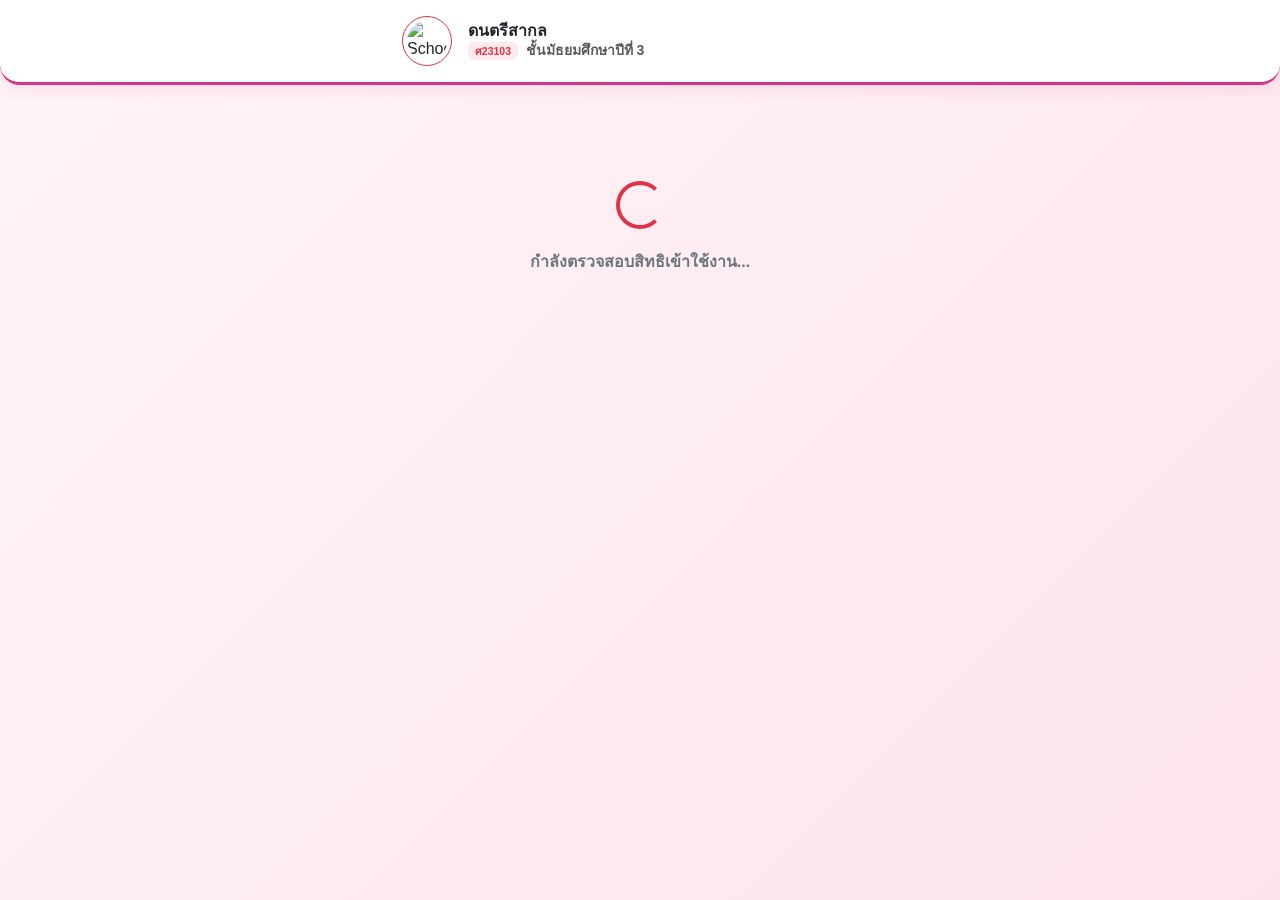
==== commit 6eb44164: "section1" ====
--- a/fix/index.html
+++ b/fix/index.html
@@ -344,7 +344,7 @@
   <div class="row g-3">
     <!-- 1. บันทึกการร้องเพลง -->
     <div class="col-12">
-      <div class="card card-custom p-3 bg-white border-start border-4 border-danger shadow-sm" onclick="openModule('ร้องเพลง', '')" style="cursor:pointer;">
+      <div class="card card-custom p-3 bg-white border-start border-4 border-danger shadow-sm" onclick="openSingingModule()" style="cursor:pointer;">
         <div class="d-flex align-items-center">
           <div class="p-3 bg-danger bg-opacity-10 text-danger rounded-4 me-3">
             <i class="fa-solid fa-microphone-lines fa-2x"></i>
@@ -362,7 +362,7 @@
 
     <!-- 2. บันทึกการตีกลอง -->
     <div class="col-12">
-      <div class="card card-custom p-3 bg-white border-start border-4 border-warning shadow-sm" onclick="openModule('ตีกลอง', 'drum')" style="cursor:pointer;">
+      <div class="card card-custom p-3 bg-white border-start border-4 border-warning shadow-sm" onclick="openDrumModule()" style="cursor:pointer;">
         <div class="d-flex align-items-center">
           <div class="p-3 bg-warning bg-opacity-10 text-warning rounded-4 me-3">
             <i class="fa-solid fa-drum fa-2x"></i>
@@ -379,7 +379,7 @@
 
     <!-- 3. บันทึกการเล่นกีต้าร์ -->
     <div class="col-12">
-      <div class="card card-custom p-3 bg-white border-start border-4 border-primary shadow-sm" onclick="openModule('เล่นกีต้าร์', 'guitar')" style="cursor:pointer;">
+      <div class="card card-custom p-3 bg-white border-start border-4 border-primary shadow-sm" onclick="openGuitarModule()" style="cursor:pointer;">
         <div class="d-flex align-items-center">
           <div class="p-3 bg-primary bg-opacity-10 text-primary rounded-4 me-3">
             <i class="fa-solid fa-guitar fa-2x"></i>
@@ -396,7 +396,7 @@
 
     <!-- 4. บันทึกการรวมวง -->
     <div class="col-12">
-      <div class="card card-custom p-3 bg-white border-start border-4 border-success shadow-sm" onclick="openModule('รวมวง', 'ensemble')" style="cursor:pointer;">
+      <div class="card card-custom p-3 bg-white border-start border-4 border-success shadow-sm" onclick="openEnsembleModule()" style="cursor:pointer;">
         <div class="d-flex align-items-center">
           <div class="p-3 bg-success bg-opacity-10 text-success rounded-4 me-3">
             <i class="fa-solid fa-people-group fa-2x"></i>
@@ -419,7 +419,9 @@
   <div id="singingView" class="container" style="display: none; max-width: 650px;">
     <div class="d-flex align-items-center justify-content-between bg-white p-3 rounded-4 shadow-sm mb-3">
       <div class="d-flex align-items-center">
-        <button class="btn btn-outline-danger btn-sm rounded-circle me-3" onclick="closeModule('')" class="btn btn-outline-danger">ย้อนกลับ</button>
+        <button class="btn btn-outline-danger btn-sm rounded-circle me-3" onclick="closeSingingModule()" style="width: 36px; height: 36px;">
+          <i class="fa-solid fa-arrow-left"></i>
+        </button>
         <div>
           <h6 class="fw-bold mb-0 text-dark" id="singingStudentName"><i class="fa-solid fa-microphone-lines text-danger me-2"></i>บันทึกการร้องเพลง</h6>
           <small class="text-muted" id="singingModuleHeaderSub">ประเมินการร้องเพลง</small>
@@ -571,7 +573,9 @@
   <!-- 1. แถบหัวข้อและปุ่มย้อนกลับ -->
   <div class="d-flex align-items-center justify-content-between bg-white p-3 rounded-4 shadow-sm mb-3">
     <div class="d-flex align-items-center">
-      <button class="btn btn-outline-warning btn-sm rounded-circle me-3" onclick="closeModule('')" class="btn btn-outline-danger">ย้อนกลับ</button>
+      <button class="btn btn-outline-warning btn-sm rounded-circle me-3" onclick="closeDrumModule()" style="width: 36px; height: 36px;">
+        <i class="fa-solid fa-arrow-left"></i>
+      </button>
       <div>
         <h6 class="fw-bold mb-0 text-dark" id="drumStudentName"><i class="fa-solid fa-drum text-warning me-2"></i>บันทึกการตีกลอง</h6>
         <small class="text-muted">ระบบประเมินผลการเรียนรู้ 3 ฝ่าย (ตีกลอง)</small>
@@ -769,7 +773,9 @@
 <div id="guitarView" class="container" style="display: none; max-width: 650px;">
   <div class="d-flex align-items-center justify-content-between bg-white p-3 rounded-4 shadow-sm mb-3">
     <div class="d-flex align-items-center">
-      <button class="btn btn-outline-primary btn-sm rounded-circle me-3" onclick="closeModule('')" class="btn btn-outline-danger">ย้อนกลับ</button>
+      <button class="btn btn-outline-primary btn-sm rounded-circle me-3" onclick="closeGuitarModule()" style="width: 36px; height: 36px;">
+        <i class="fa-solid fa-arrow-left"></i>
+      </button>
       <div>
         <h6 class="fw-bold mb-0 text-dark" id="guitarStudentName"><i class="fa-solid fa-guitar text-primary me-2"></i>บันทึกการเล่นกีต้าร์</h6>
         <small class="text-muted">ระบบประเมินผลการเรียนรู้ 3 ฝ่าย (กีต้าร์)</small>
@@ -812,7 +818,9 @@
 <div id="ensembleView" class="container" style="display: none; max-width: 650px;">
   <div class="d-flex align-items-center justify-content-between bg-white p-3 rounded-4 shadow-sm mb-3">
     <div class="d-flex align-items-center">
-      <button class="btn btn-outline-success btn-sm rounded-circle me-3" onclick="closeModule('')" class="btn btn-outline-danger">ย้อนกลับ</button>
+      <button class="btn btn-outline-success btn-sm rounded-circle me-3" onclick="closeEnsembleModule()" style="width: 36px; height: 36px;">
+        <i class="fa-solid fa-arrow-left"></i>
+      </button>
       <div>
         <h6 class="fw-bold mb-0 text-dark" id="ensembleStudentName"><i class="fa-solid fa-people-group text-success me-2"></i>บันทึกการรวมวง</h6>
         <small class="text-muted">ระบบประเมินผลการเรียนรู้ 3 ฝ่าย (รวมวง)</small>
@@ -1101,7 +1109,7 @@
     // ==========================================
     // ⚙️ CONFIGURATION & GLOBAL VARIABLES
     // ==========================================
-    const IS_DEV =true; // 👈 เปลี่ยนเป็น false เมื่อใช้งานจริง
+    const IS_DEV = false; // 👈 เปลี่ยนเป็น false เมื่อใช้งานจริง
     const DEV_ROLE = "Student"; // 👈 เปลี่ยนเป็น "Teacher", "Student", หรือ "Parent" เพื่อทดสอบ
     const DEV_STUDENT_ID = "08804"; // 👈 ใส่รหัสนักเรียนสำหรับทดสอบดึงข้อมูล
     const LIFF_ID = "2012217753-jKG877EO";
@@ -1112,101 +1120,6 @@
       displayName: "นักเรียนทดสอบ (Dev)",
       pictureUrl: "https://via.placeholder.com/70/d63384/ffffff?text=DEV"
     };
-
-        // รายชื่อ ID ของ View ทั้งหมดในระบบ
-    const ALL_SECTIONS = [
-      'loading',
-      'registerView',
-      'teacherDashboardView',
-      'parentDashboardView',
-      'mainDashboard',
-      'singingView',
-      'drumView',
-      'guitarView',
-      'ensembleView',
-      'parentSingingView'
-    ];
-
-    // 🟢 ฟังก์ชันกลางสำหรับเปิดหน้าจอที่ต้องการ และซ่อนหน้าอื่นทั้งหมด
-    function showSection(targetId) {
-      ALL_SECTIONS.forEach(id => {
-        const el = document.getElementById(id);
-        if (el) {
-          el.style.display = (id === targetId) ? 'block' : 'none';
-        }
-      });
-    }
-
-    // 🟢 ฟังก์ชันกลางล้างค่าตัวแปร และ reset UI ของโมดูล
-    function resetSection(prefix = '') {
-      // 1. ปิดกล้องสด และเลิกรัน Canvas Loop (ถ้าเปิดอยู่)
-      if (typeof stopCamera === 'function') stopCamera();
-      if (typeof isCanvasLoopRunning !== 'undefined') isCanvasLoopRunning = false;
-
-      // 2. รีเซ็ตตัวแปรคะแนน และสถานะล็อก
-      if (prefix === 'drum') {
-        drumSelectedScores = { rhythm: 0, melody: 0, expression: 0 };
-        isDrumEvalLocked = false;
-      } else {
-        selectedScores = { rhythm: 0, melody: 0, expression: 0 };
-        isCurrentEvaluationLocked = false;
-      }
-
-      // 3. เคลียร์คลาสไฮไลท์สี และคลาสล็อกบนตาราง Rubric
-      const cellSelector = prefix ? `.${prefix}-rubric, .rubric-cell` : `.rubric-cell`;
-      document.querySelectorAll(cellSelector).forEach(cell => {
-        cell.classList.remove('selected-1', 'selected-2', 'selected-3', 'selected-4', 'locked');
-      });
-
-      // 4. ล้างลิงก์วิดีโอค้างใน Iframe
-      const videoFrame = (prefix && document.getElementById(`${prefix}VideoPlayerFrame`)) 
-                      || document.getElementById("videoPlayerFrame");
-      if (videoFrame) videoFrame.src = "";
-
-      // 5. รีเซ็ตปุ่มเปิดกล้อง / ปุ่มบันทึกวิดีโอให้กลับสู่สถานะเริ่มต้น
-      const btnStartCam = (prefix && document.getElementById(`btn${prefix.charAt(0).toUpperCase() + prefix.slice(1)}StartCam`)) 
-                      || document.getElementById("btnStartCam");
-      const btnRecord = (prefix && document.getElementById(`btn${prefix.charAt(0).toUpperCase() + prefix.slice(1)}Record`)) 
-                    || document.getElementById("btnRecord");
-
-      if (btnStartCam) btnStartCam.classList.remove("d-none");
-      if (btnRecord) btnRecord.classList.add("d-none");
-    }
-
-        // 🟢 ฟังก์ชันกลางสำหรับเปิดโมดูลย่อยทุกวิชา
-    function openModule(categoryName, prefix = '') {
-      currentTargetStudentCode = currentUserData ? currentUserData.studentCode : (IS_DEV ? DEV_STUDENT_ID : '');
-      
-      // 1. ล้าง UI และตัวแปรเดิมออกก่อน
-      resetSection(prefix);
-      
-      // 2. สลับหน้าจอ
-      const targetViewId = prefix ? `${prefix}View` : 'singingView';
-      showSection(targetViewId);
-      
-      // 3. ดึงข้อมูลใหม่
-      fetchAndSetupCategoryEvaluation(categoryName, currentTargetStudentCode, prefix);
-    }
-
-    // 🟢 ฟังก์ชันกลางสำหรับกดย้อนกลับ (Close Module)
-    function closeModule(prefix = '') {
-      // 1. ล้าง UI และปิดกล้อง
-      resetSection(prefix);
-
-      // 2. ตรวจสอบบทบาทผู้ใช้ แล้วสลับหน้าจอ + อัปเดตข้อมูลความก้าวหน้า
-      if (currentUserData && currentUserData.role === "Teacher") {
-        showSection('teacherDashboardView');
-        if (typeof loadTeacherDashboardData === 'function') loadTeacherDashboardData();
-      } else if (currentUserData && currentUserData.role === "Parent") {
-        showSection('parentDashboardView');
-        if (typeof loadParentDashboardData === 'function') loadParentDashboardData(currentUserData.studentCode);
-      } else {
-        showSection('mainDashboard');
-        if (typeof loadStudentProgressDashboard === 'function') {
-          loadStudentProgressDashboard(currentTargetStudentCode);
-        }
-      }
-    }
 
     let currentUserProfile = null;
     let currentUserData = null;
@@ -1341,28 +1254,27 @@
 function handleVerifyResponse(res) {
   document.getElementById("loading").style.display = "none";
 
-  if (res && res.isRegistered && res.user) {
+  if (res && res.isRegistered) {
     currentUserData = res.user;
 
-    // ซ่อนหน้าลงทะเบียน
-    const regView = document.getElementById("registerView");
-    if (regView) regView.style.display = "none";
-
     if (currentUserData.role === "Teacher") {
+      // 1. หน้าสำหรับคุณครู
       document.getElementById("teacherDashboardView").style.display = "block";
       document.getElementById("tUserName").textContent = currentUserData.fullName || "ครูประจำวิชา";
-      document.getElementById("tUserImg").src = currentUserData.pictureUrl || (typeof MOCK_PROFILE !== 'undefined' ? MOCK_PROFILE.pictureUrl : '');
+      document.getElementById("tUserImg").src = currentUserData.pictureUrl || MOCK_PROFILE.pictureUrl;
       loadTeacherDashboardData();
 
     } else if (currentUserData.role === "Parent") {
+      // 🟢 2. แยกเข้าหน้าแดชบอร์ดผู้ปกครองเฉพาะ
       document.getElementById("parentDashboardView").style.display = "block";
       loadParentDashboardData(currentUserData.studentCode);
 
     } else {
-      document.getElementById("userImg").src = currentUserData.pictureUrl || (typeof MOCK_PROFILE !== 'undefined' ? MOCK_PROFILE.pictureUrl : '');
-      document.getElementById("userName").textContent = currentUserData.fullName + " (" + currentUserData.displayName + ")";
+      // 3. หน้าสำหรับนักเรียน
+      document.getElementById("userImg").src = res.user.pictureUrl || MOCK_PROFILE.pictureUrl;
+      document.getElementById("userName").textContent = res.user.fullName + " (" + res.user.displayName + ")";
       document.getElementById("userRoleBadge").textContent = "นักเรียน";
-      document.getElementById("userStudentInfo").textContent = "รหัส: " + currentUserData.studentCode + " | ชั้น: " + currentUserData.classRoom;
+      document.getElementById("userStudentInfo").textContent = "รหัส: " + res.user.studentCode + " | ชั้น: " + res.user.classRoom;
       document.getElementById("mainDashboard").style.display = "block";
       loadStudentProgressDashboard(currentUserData.studentCode);
     }
@@ -1434,63 +1346,42 @@
       document.getElementById("regStudentCode").value = code || "";
     }
 
-async function handleRegister(e) {
-  e.preventDefault();
-  
-  const submitBtn = document.getElementById("regSubmitBtn");
-  const role = document.getElementById("regRole").value;
-  const classRoom = document.getElementById("regClassRoom").value;
-  const studentCode = document.getElementById("regStudentCode").value;
-  const studentSelect = document.getElementById("regStudentSelect");
-  const fullName = studentSelect.options[studentSelect.selectedIndex].text;
-
-  if (!studentCode) {
-    Swal.fire("ข้อมูลไม่ครบ", "กรุณาเลือกนักเรียน", "warning");
-    return;
-  }
-
-  // 🟢 แสดงกล่อง Loading วงกลมหมุนเต็มหน้าจอ (ป้องกันกดซ้ำและรองรับมือถือ 100%)
-  Swal.fire({
-    title: 'กำลังบันทึกข้อมูล...',
-    text: 'กรุณารอสักครู่ ระบบกำลังบันทึกการลงทะเบียน',
-    allowOutsideClick: false,
-    allowEscapeKey: false,
-    didOpen: () => {
-      Swal.showLoading(); // แสดงวงกลมหมุนมาตรฐานของ SweetAlert
-    }
-  });
-
-  // ส่งข้อมูลลงทะเบียนไปยัง Google Apps Script
-  const res = await apiCall("registerUser", {
-    userId: currentUserProfile ? currentUserProfile.userId : '',
-    displayName: currentUserProfile ? currentUserProfile.displayName : '',
-    pictureUrl: currentUserProfile ? currentUserProfile.pictureUrl : '',
-    role: role,
-    classRoom: classRoom,
-    studentCode: studentCode,
-    fullName: fullName
-  });
-
-  if (res && res.success) {
-    const registeredUser = res.user || {
-      userId: currentUserProfile ? currentUserProfile.userId : '',
-      displayName: currentUserProfile ? currentUserProfile.displayName : '',
-      pictureUrl: currentUserProfile ? currentUserProfile.pictureUrl : '',
-      role: role,
-      classRoom: classRoom,
-      studentCode: studentCode,
-      fullName: fullName
-    };
-
-    // ปิดหน้าต่างลงทะเบียนแล้วเข้าสู่หน้าหลัก
-    Swal.fire("สำเร็จ!", "ลงทะเบียนเรียบร้อยแล้ว", "success").then(() => {
-      document.getElementById("registerView").style.display = "none";
-      handleVerifyResponse({ success: true, isRegistered: true, user: registeredUser });
-    });
-  } else {
-    Swal.fire("ข้อผิดพลาด", res ? res.message : "ลงทะเบียนไม่สำเร็จ", "error");
-  }
-}
+    async function handleRegister(e) {
+      e.preventDefault();
+      const role = document.getElementById("regRole").value;
+      const classRoom = document.getElementById("regClassRoom").value;
+      const studentCode = document.getElementById("regStudentCode").value;
+      const studentSelect = document.getElementById("regStudentSelect");
+      const fullName = studentSelect.options[studentSelect.selectedIndex].text;
+
+      if (!studentCode) {
+        Swal.fire("ข้อมูลไม่ครบ", "กรุณาเลือกนักเรียน", "warning");
+        return;
+      }
+
+      document.getElementById("loadingText").textContent = "กำลังบันทึกการลงทะเบียน...";
+      document.getElementById("loading").style.display = "block";
+
+      const res = await apiCall("registerUser", {
+        userId: currentUserProfile.userId,
+        displayName: currentUserProfile.displayName,
+        pictureUrl: currentUserProfile.pictureUrl,
+        role: role,
+        classRoom: classRoom,
+        studentCode: studentCode,
+        fullName: fullName
+      });
+
+      document.getElementById("loading").style.display = "none";
+
+      if (res && res.success) {
+        Swal.fire("สำเร็จ!", "ลงทะเบียนเรียบร้อยแล้ว", "success").then(() => {
+          handleVerifyResponse({ success: true, isRegistered: true, user: res.user });
+        });
+      } else {
+        Swal.fire("ข้อผิดพลาด", res ? res.message : "ลงทะเบียนไม่สำเร็จ", "error");
+      }
+    }
 
     // ==========================================
     // 👨‍🏫 TEACHER DASHBOARD LOGIC
@@ -1581,7 +1472,7 @@
         titleEl.textContent = studentName ? `ประเมินการร้องเพลง: ${studentName}` : `ประเมินการร้องเพลง: รหัส ${studentCode}`;
       }
 
-      fetchAndSetupCategoryEvaluation(studentCode);
+      fetchAndSetupSingingEvaluation(studentCode);
     }
 
     // ==========================================
@@ -1683,123 +1574,140 @@
     // ==========================================
     // 🎤 SINGING EVALUATION MODULE LOGIC
     // ==========================================
-// 🟢 ฟังก์ชันกลางดึงข้อมูลการประเมิน วิดีโอ ตาราง Rubric และ Radar Chart (ปรับปรุงความปลอดภัย DOM)
+    function openSingingModule() {
+      currentTargetStudentCode = currentUserData ? currentUserData.studentCode : (IS_DEV ? DEV_STUDENT_ID : '');
+      document.getElementById("mainDashboard").style.display = "none";
+      document.getElementById("singingView").style.display = "block";
+      document.getElementById("singingRoleBadge").textContent = currentUserData ? (currentUserData.role === 'Student' ? 'นักเรียน' : 'ผู้ปกครอง') : 'นักเรียน';
+      document.getElementById("videoRecordSection").style.display = "block";
+      
+      fetchAndSetupSingingEvaluation(currentTargetStudentCode);
+    }
+
+    function closeSingingModule() {
+      // 1. ปิดการทำงานของกล้องสด (กรณีเปิดอัดวิดีโออยู่)
+      if (typeof stopCamera === 'function') {
+        stopCamera();
+      }
+
+      // 2. ซ่อนหน้าประเมินการร้องเพลง
+      const singingView = document.getElementById("singingView");
+      if (singingView) singingView.style.display = "none";
+
+      // 3. สลับหน้าจอตามบทบาทผู้ใช้งาน (Teacher / Student / Parent)
+      if (currentUserData && currentUserData.role === "Teacher") {
+        // ถ้าเป็นครู ➔ พาเปิดกลับหน้า Teacher Dashboard พร้อมอัปเดตตาราง
+        const teacherView = document.getElementById("teacherDashboardView");
+        if (teacherView) teacherView.style.display = "block";
+        if (typeof loadTeacherDashboardData === 'function') {
+          loadTeacherDashboardData();
+        }
+      } else {
+        // ถ้าเป็นนักเรียน/ผู้ปกครอง ➔ พาเปิดกลับหน้า เมนูหลัก (Main Dashboard)
+        const mainView = document.getElementById("mainDashboard");
+        if (mainView) mainView.style.display = "block";
+        if (currentUserData && currentUserData.studentCode && typeof loadStudentProgressDashboard === 'function') {
+          loadStudentProgressDashboard(currentUserData.studentCode);
+        }
+      }
+    }
+
+    function goBackFromSinging() {
+      closeSingingModule();
+    }
+
 async function fetchAndSetupCategoryEvaluation(categoryName, studentCode, prefix) {
-  console.log("🚀 [START] fetchAndSetupCategoryEvaluation:", { categoryName, studentCode, prefix });
-
   document.getElementById("loadingText").textContent = `กำลังดึงข้อมูลการประเมิน (${categoryName})...`;
   document.getElementById("loading").style.display = "block";
 
-  // 1. ดึง Element สำหรับวิดีโอมารอไว้ล่วงหน้า
-  const videoContainer = document.getElementById(`${prefix}VideoContainer`) || document.getElementById("videoContainer");
-  const noVideoAlert = document.getElementById(`${prefix}NoVideoAlert`) || document.getElementById("noVideoAlert");
-  const videoFrame = document.getElementById(`${prefix}VideoPlayerFrame`) || document.getElementById("videoPlayerFrame");
-
-  try {
-    const res = await apiCall("getSingingEvaluationStatus", {
-      studentCode: studentCode,
-      category: categoryName,
-      role: currentUserData ? currentUserData.role : 'Student'
-    });
-
-    document.getElementById("loading").style.display = "none";
-    console.log("📥 [API RESPONSE]:", res);
-
-    // กรณี API ตอบกลับล้มเหลว หรือไม่พบข้อมูล
-    if (!res || !res.success) {
-      if (videoContainer) videoContainer.classList.add("d-none");
-      if (noVideoAlert) noVideoAlert.classList.remove("d-none");
-      if (videoFrame) videoFrame.src = "";
-      Swal.fire("แจ้งเตือน", res ? res.message : `ไม่สามารถดึงข้อมูลวิชา ${categoryName} ได้`, "warning");
-      return;
-    }
-
-    // 2. ตรวจหา File ID
-    let fileId = res.latestFileId;
-    if (!fileId && res.latestVideoUrl) {
-      const match = res.latestVideoUrl.match(/[\/=]([a-zA-Z0-9_-]{25,})/);
-      if (match) fileId = match[1];
-    }
-
-    // หากเป็นโหมด DEV และไม่มีคลิปใน Sheet ให้ดึงคลิปทดสอบขึ้นมาแสดง
-    if (IS_DEV && !fileId) {
-      fileId = "1e0Nse_gOz3iQBuC7sIqV3FhC4Oll_8-M";
-    }
-
-    console.log("🎬 [VIDEO FILE ID]:", fileId);
-
-    // 3. สั่งแสดงตัวเล่นวิดีโอ หรือแสดงกล่องแจ้งเตือน "ไม่พบวิดีโอ..."
-    if (fileId && videoContainer && videoFrame && noVideoAlert) {
-      videoFrame.src = `https://drive.google.com/file/d/${fileId}/preview`;
-      videoContainer.classList.remove("d-none");
-      noVideoAlert.classList.add("d-none");
-    } else if (videoContainer && noVideoAlert) {
-      if (videoFrame) videoFrame.src = "";
-      videoContainer.classList.add("d-none");
-      noVideoAlert.classList.remove("d-none");
-    }
-
-    // 4. อัปเดตตาราง Rubric & สถานะประเมิน
-    const alertEl = document.getElementById(`${prefix}EvalStatusAlert`) || document.getElementById("evalStatusAlert");
-    const titleEl = document.getElementById(`${prefix}EvalAlertTitle`) || document.getElementById("evalAlertTitle");
-    const descEl = document.getElementById(`${prefix}EvalAlertDesc`) || document.getElementById("evalAlertDesc");
-    const btnContainer = document.getElementById(`${prefix}SaveEvalBtnContainer`) || document.getElementById("saveEvalBtnContainer");
-
-    if (prefix === 'drum') isDrumEvalLocked = false;
-    else isCurrentEvaluationLocked = false;
-
+  const res = await apiCall("getSingingEvaluationStatus", {
+    studentCode: studentCode,
+    category: categoryName,
+    role: currentUserData ? currentUserData.role : 'Student'
+  });
+
+  document.getElementById("loading").style.display = "none";
+
+  // 🟢 1. แจ้งเตือน Alert เมื่อดึงข้อมูลไม่สำเร็จ แทนการ return เงียบๆ
+  if (!res || !res.success) {
+    Swal.fire("แจ้งเตือน", res ? res.message : `ไม่สามารถดึงข้อมูลวิชา ${categoryName} ได้`, "warning");
+    return;
+  }
+
+  // 2. จัดการแสดงผลวิดีโอ
+  const videoContainer = document.getElementById(`${prefix}VideoContainer`);
+  const noVideoAlert = document.getElementById(`${prefix}NoVideoAlert`);
+  const videoFrame = document.getElementById(`${prefix}VideoPlayerFrame`);
+
+  let fileId = res.latestFileId;
+  if (!fileId && res.latestVideoUrl) {
+    const match = res.latestVideoUrl.match(/[\/=]([a-zA-Z0-9_-]{25,})/);
+    if (match) fileId = match[1];
+  }
+
+  if (IS_DEV && !fileId) {
+    fileId = "1e0Nse_gOz3iQBuC7sIqV3FhC4Oll_8-M";
+  }
+
+  if (fileId && videoContainer && videoFrame && noVideoAlert) {
+    videoFrame.src = `https://drive.google.com/file/d/${fileId}/preview`;
+    videoContainer.classList.remove("d-none");
+    noVideoAlert.classList.add("d-none");
+  } else if (videoContainer && noVideoAlert) {
+    videoContainer.classList.add("d-none");
+    noVideoAlert.classList.remove("d-none");
+  }
+
+  // 🟢 3. อัปเดตสถานะการประเมินและตาราง Rubric (สำหรับวิชาตีกลอง)
+  if (prefix === 'drum') {
     if (res.isEvaluated) {
-      if (prefix === 'drum') isDrumEvalLocked = true;
-      else isCurrentEvaluationLocked = true;
-
+      isDrumEvalLocked = true;
+      const alertEl = document.getElementById("drumEvalStatusAlert");
       if (alertEl) alertEl.className = "alert alert-success rounded-4 shadow-sm mb-3 d-flex align-items-center gap-2";
+      
+      const titleEl = document.getElementById("drumEvalAlertTitle");
       if (titleEl) titleEl.textContent = "ได้รับการประเมินเรียบร้อยแล้ว";
+      
+      const descEl = document.getElementById("drumEvalAlertDesc");
       if (descEl) descEl.textContent = "ระบบได้รับการบันทึกคะแนนเรียบร้อย ไม่สามารถกดแก้ไขได้";
-      if (btnContainer) btnContainer.classList.add("d-none");
-
-      const userRole = currentUserData ? currentUserData.role : 'Student';
-      const myScores = userRole === "Teacher" ? res.teacherScores : (userRole === "Parent" ? res.parentScores : res.studentScores);
-
+      
+      const btnBtn = document.getElementById("drumSaveEvalBtnContainer");
+      if (btnBtn) btnBtn.classList.add("d-none");
+
+      const myScores = currentUserData.role === "Teacher" ? res.teacherScores : (currentUserData.role === "Parent" ? res.parentScores : res.studentScores);
       if (myScores) {
         ['rhythm', 'melody', 'expression'].forEach((row, idx) => {
           const lvl = myScores[idx];
-          let cell = null;
-          if (prefix) cell = document.querySelector(`.${prefix}-rubric[data-${prefix}row="${row}"][data-${prefix}level="${lvl}"]`);
-          if (!cell) cell = document.querySelector(`.rubric-cell[data-row="${row}"][data-level="${lvl}"]`);
+          const cell = document.querySelector(`.drum-rubric[data-drow="${row}"][data-dlevel="${lvl}"]`);
           if (cell) cell.classList.add(`selected-${lvl}`);
         });
       }
-
-      const cellSelector = prefix ? `.${prefix}-rubric, .rubric-cell` : `.rubric-cell`;
-      document.querySelectorAll(cellSelector).forEach(c => c.classList.add('locked'));
-
     } else {
+      isDrumEvalLocked = false;
+      const alertEl = document.getElementById("drumEvalStatusAlert");
       if (alertEl) alertEl.className = "alert alert-warning rounded-4 shadow-sm mb-3 d-flex align-items-center gap-2";
+      
+      const titleEl = document.getElementById("drumEvalAlertTitle");
       if (titleEl) titleEl.textContent = "ยังไม่ได้ประเมิน";
-      if (descEl) descEl.textContent = "กรุณารับชมวิดีโอและทำการประเมินในตารางด้านล่าง";
-      if (btnContainer) btnContainer.classList.remove("d-none");
-
-      const cellSelector = prefix ? `.${prefix}-rubric, .rubric-cell` : `.rubric-cell`;
-      document.querySelectorAll(cellSelector).forEach(c => c.classList.remove('locked', 'selected-1', 'selected-2', 'selected-3', 'selected-4'));
-    }
-
-    // 5. แสดงส่วน Radar Chart และเรียกฟังก์ชันวาดกราฟ
-    const radarSection = document.getElementById(`${prefix}RadarSection`) || document.getElementById("radarSection");
-    if (radarSection) radarSection.classList.remove("d-none");
-
-    if (prefix === 'drum' && typeof initDrumRadarCharts === 'function') {
-      initDrumRadarCharts(res.teacherScores || [0,0,0], res.studentScores || [0,0,0], res.parentScores || [0,0,0]);
-    } else if ((prefix === '' || prefix === 'singing') && typeof initSingingRadarCharts === 'function') {
-      initSingingRadarCharts(res.teacherScores || [0,0,0], res.studentScores || [0,0,0], res.parentScores || [0,0,0]);
-    } else if (typeof initThreePartyRadarCharts === 'function') {
-      initThreePartyRadarCharts(res.teacherScores || [0,0,0], res.studentScores || [0,0,0], res.parentScores || [0,0,0]);
-    }
-
-  } catch (err) {
-    console.error("💥 [EXCEPTION ERROR]:", err);
-    document.getElementById("loading").style.display = "none";
-    if (videoContainer) videoContainer.classList.add("d-none");
-    if (noVideoAlert) noVideoAlert.classList.remove("d-none");
+      
+      const descEl = document.getElementById("drumEvalAlertDesc");
+      if (descEl) descEl.textContent = "กรุณาบันทึกวิดีโอและทำการประเมินในตารางด้านล่าง";
+      
+      const btnBtn = document.getElementById("drumSaveEvalBtnContainer");
+      if (btnBtn) btnBtn.classList.remove("d-none");
+    }
+  }
+
+  // 4. แสดง Radar Chart
+  const radarSection = document.getElementById(`${prefix}RadarSection`);
+  if (radarSection) radarSection.classList.remove("d-none");
+
+  if (prefix === 'drum' && typeof initDrumRadarCharts === 'function') {
+    initDrumRadarCharts(
+      res.teacherScores || [0,0,0], 
+      res.studentScores || [0,0,0], 
+      res.parentScores || [0,0,0]
+    );
   }
 }
 
@@ -1890,7 +1798,7 @@
               icon: "success",
               confirmButtonColor: "#d63384"
             }).then(() => {
-              fetchAndSetupCategoryEvaluation(currentTargetStudentCode);
+              fetchAndSetupSingingEvaluation(currentTargetStudentCode);
             });
           } else {
             Swal.fire("แจ้งเตือน", res ? res.message : "บันทึกไม่สำเร็จ", "warning");
@@ -1899,205 +1807,155 @@
       });
     }
 
-// 🎤 ฟังก์ชันวาด Radar Chart 3 ฝ่าย สำหรับวิชาร้องเพลง
-function initSingingRadarCharts(tScores, sScores, pScores) {
-  const levelLabels = ["", "เริ่มต้น", "กำลังพัฒนา", "สามารถ", "เหนือความคาดหวัง"];
-  const radarLabels = ['1. จังหวะ', '2. ทำนอง', '3. การแสดงออก'];
-
-  const getOptions = () => ({
-    responsive: true,
-    maintainAspectRatio: false,
-    layout: { padding: { top: 20, bottom: 20, left: 35, right: 35 } },
-    plugins: { legend: { display: false } },
-    scales: {
-      r: {
-        min: 0, max: 4,
-        grid: { circular: true, color: 'rgba(0, 0, 0, 0.12)' },
-        angleLines: { display: true, color: 'rgba(0, 0, 0, 0.15)' },
-        ticks: { stepSize: 1, callback: v => levelLabels[v] || '' },
-        pointLabels: { font: { family: 'Sarabun', size: 12, weight: 'bold' } }
-      }
-    }
-  });
-
-  // ทำลาย Instance เดิมก่อนวาดใหม่
-  if (chartTeacherInstance) chartTeacherInstance.destroy();
-  if (chartStudentInstance) chartStudentInstance.destroy();
-  if (chartParentInstance) chartParentInstance.destroy();
-
-  // วาดกราฟของครู
-  const ctxT = document.getElementById('radarChartTeacher');
-  if (ctxT) {
-    chartTeacherInstance = new Chart(ctxT.getContext('2d'), {
-      type: 'radar',
-      data: {
-        labels: radarLabels,
-        datasets: [{ data: tScores || [0,0,0], backgroundColor: 'rgba(214, 51, 132, 0.25)', borderColor: '#d63384', borderWidth: 2, pointRadius: 5 }]
-      },
-      options: getOptions()
-    });
-  }
-
-  // วาดกราฟของนักเรียน
-  const ctxS = document.getElementById('radarChartStudent');
-  if (ctxS) {
-    chartStudentInstance = new Chart(ctxS.getContext('2d'), {
-      type: 'radar',
-      data: {
-        labels: radarLabels,
-        datasets: [{ data: sScores || [0,0,0], backgroundColor: 'rgba(13, 110, 253, 0.25)', borderColor: '#0d6efd', borderWidth: 2, pointRadius: 5 }]
-      },
-      options: getOptions()
-    });
-  }
-
-  // วาดกราฟของผู้ปกครอง
-  const ctxP = document.getElementById('radarChartParent');
-  if (ctxP) {
-    chartParentInstance = new Chart(ctxP.getContext('2d'), {
-      type: 'radar',
-      data: {
-        labels: radarLabels,
-        datasets: [{ data: pScores || [0,0,0], backgroundColor: 'rgba(25, 135, 84, 0.25)', borderColor: '#198754', borderWidth: 2, pointRadius: 5 }]
-      },
-      options: getOptions()
-    });
-  }
-}
+    function initThreePartyRadarCharts(teacherScores, studentScores, parentScores) {
+      const levelLabels = ["", "เริ่มต้น", "กำลังพัฒนา", "สามารถ", "เหนือความคาดหวัง"];
+      const radarLabels = ['1. จังหวะ', '2. ทำนอง', '3. การแสดงออก'];
+
+      const getCommonOptions = () => ({
+        responsive: true,
+        maintainAspectRatio: false,
+        layout: {
+          padding: { top: 20, bottom: 20, left: 35, right: 35 }
+        },
+        plugins: { legend: { display: false } },
+        scales: {
+          r: {
+            min: 0,
+            max: 4,
+            grid: { circular: true, color: 'rgba(0, 0, 0, 0.12)' },
+            angleLines: { display: true, color: 'rgba(0, 0, 0, 0.15)' },
+            ticks: {
+              stepSize: 1,
+              display: true,
+              font: { family: 'Sarabun', size: 10 },
+              color: '#6c757d',
+              callback: function(v) { return levelLabels[v] || ''; }
+            },
+            pointLabels: {
+              font: { family: 'Sarabun', size: 12, weight: 'bold' },
+              color: '#212529'
+            }
+          }
+        }
+      });
+
+      if (chartTeacherInstance) chartTeacherInstance.destroy();
+      const ctxT = document.getElementById('radarChartTeacher');
+      if (ctxT) {
+        chartTeacherInstance = new Chart(ctxT.getContext('2d'), {
+          type: 'radar',
+          data: {
+            labels: radarLabels,
+            datasets: [{ data: teacherScores || [0,0,0], backgroundColor: 'rgba(214, 51, 132, 0.25)', borderColor: '#d63384', borderWidth: 2, pointRadius: 5 }]
+          },
+          options: getCommonOptions()
+        });
+      }
+
+      if (chartStudentInstance) chartStudentInstance.destroy();
+      const ctxS = document.getElementById('radarChartStudent');
+      if (ctxS) {
+        chartStudentInstance = new Chart(ctxS.getContext('2d'), {
+          type: 'radar',
+          data: {
+            labels: radarLabels,
+            datasets: [{ data: studentScores || [0,0,0], backgroundColor: 'rgba(13, 110, 253, 0.25)', borderColor: '#0d6efd', borderWidth: 2, pointRadius: 5 }]
+          },
+          options: getCommonOptions()
+        });
+      }
+
+      if (chartParentInstance) chartParentInstance.destroy();
+      const ctxP = document.getElementById('radarChartParent');
+      if (ctxP) {
+        chartParentInstance = new Chart(ctxP.getContext('2d'), {
+          type: 'radar',
+          data: {
+            labels: radarLabels,
+            datasets: [{ data: parentScores || [0,0,0], backgroundColor: 'rgba(25, 135, 84, 0.25)', borderColor: '#198754', borderWidth: 2, pointRadius: 5 }]
+          },
+          options: getCommonOptions()
+        });
+      }
+    }
 
     // ==========================================
     // 🎥 WEBCAM LOGIC
     // ==========================================
-// 1. เปิดกล้องสด
-async function startCamera() {
-  try {
-    const constraints = { video: { width: { ideal: 640 }, height: { ideal: 480 } }, audio: true };
-    mediaStream = await navigator.mediaDevices.getUserMedia(constraints);
-    
-    const videoPreview = document.getElementById("webcamPreview");
-    if (videoPreview) videoPreview.srcObject = mediaStream;
-
-    // สลับปุ่มการทำงาน
-    const btnStartCam = document.getElementById("btnStartCam");
-    const btnRecord = document.getElementById("btnRecord");
-
-    if (btnStartCam) btnStartCam.classList.add("d-none");
-    if (btnRecord) {
-      btnRecord.classList.remove("d-none");
-      btnRecord.disabled = false;
-      btnRecord.innerHTML = '<i class="fa-solid fa-circle me-1 text-danger"></i>เริ่มบันทึกวิดีโอ';
-    }
-  } catch (err) { 
-    Swal.fire("ข้อผิดพลาด", "ไม่สามารถเปิดกล้องได้: " + err.message, "error"); 
-  }
-}
-
-// 2. สลับสถานะ อัดวิดีโอ / หยุดอัด
-function toggleRecording() {
-  const btnRecord = document.getElementById("btnRecord");
-  const statusBadge = document.getElementById("recordingStatus");
-
-  if (!isRecording) {
-    recordedChunks = [];
-    
-    // 🟢 ตรวจสอบ mimeType ที่อุปกรณ์รองรับ (รองรับทั้ง Android, PC และ iOS/Safari)
-    let options = {};
-    if (typeof MediaRecorder.isTypeSupported === 'function') {
-      if (MediaRecorder.isTypeSupported('video/webm;codecs=vp8,opus')) {
-        options = { mimeType: 'video/webm;codecs=vp8,opus', videoBitsPerSecond: 500000 };
-      } else if (MediaRecorder.isTypeSupported('video/mp4')) {
-        options = { mimeType: 'video/mp4' };
-      }
-    }
-
-    try { 
-      mediaRecorder = new MediaRecorder(mediaStream, options); 
-    } catch (e) { 
-      mediaRecorder = new MediaRecorder(mediaStream); 
-    }
-
-    mediaRecorder.ondataavailable = (e) => { 
-      if (e.data && e.data.size > 0) recordedChunks.push(e.data); 
-    };
-    mediaRecorder.onstop = saveRecordedVideo;
-    mediaRecorder.start();
-
-    isRecording = true;
-    if (btnRecord) btnRecord.innerHTML = '<i class="fa-solid fa-square me-1"></i>หยุดและบันทึกลง Drive';
-    if (statusBadge) statusBadge.classList.remove("d-none");
-  } else {
-    if (mediaRecorder && mediaRecorder.state !== 'inactive') {
-      mediaRecorder.stop();
-    }
-    isRecording = false;
-    if (btnRecord) {
-      btnRecord.innerHTML = '<i class="fa-solid fa-spinner fa-spin me-1"></i>กำลังประมวลผล...';
-      btnRecord.disabled = true;
-    }
-    if (statusBadge) statusBadge.classList.add("d-none");
-  }
-}
-
-// 3. แปลงไฟล์และส่งอัปโหลดไป Google Drive
-function saveRecordedVideo() {
-  const mimeType = (mediaRecorder && mediaRecorder.mimeType) ? mediaRecorder.mimeType.split(';')[0] : 'video/webm';
-  const blob = new Blob(recordedChunks, { type: mimeType });
-  const reader = new FileReader();
-
-  reader.onloadend = async function() {
-    const base64Data = reader.result.split(',')[1];
-    document.getElementById("loadingText").textContent = "กำลังอัปโหลดวิดีโอลง Google Drive...";
-    document.getElementById("loading").style.display = "block";
-
-    const res = await apiCall("uploadSingingVideo", {
-      studentCode: currentTargetStudentCode,
-      studentName: currentUserData ? currentUserData.fullName : 'นักเรียน',
-      classRoom: currentUserData ? currentUserData.classRoom : '1',
-      category: 'การร้องเพลง', // 🟢 ปรับชื่อหมวดหมู่ให้ตรงกับ Google Sheets
-      mimeType: mimeType,
-      base64: base64Data
-    });
-
-    document.getElementById("loading").style.display = "none";
-    stopCamera(); // 🟢 ปิดกล้องและคืนค่าสถานะปุ่มทั้งหมด
-
-    if (res && res.success) {
-      Swal.fire("สำเร็จ!", "อัปโหลดวิดีโอลง Google Drive สำเร็จ", "success").then(() => {
-        // 🟢 แก้ไข: ส่งพารามิเตอร์ครบ 3 ตัวเพื่อดึงข้อมูลคลิปใหม่มาแสดงผลทันที
-        fetchAndSetupCategoryEvaluation('การร้องเพลง', currentTargetStudentCode, '');
-      });
-    } else {
-      Swal.fire("ข้อผิดพลาด", res ? res.message : "อัปโหลดไม่สำเร็จ", "error");
-    }
-  };
-  reader.readAsDataURL(blob);
-}
-
-// 4. ปิดกล้องสดและคืนค่าหน้าจอ (Reset UI)
-function stopCamera() {
-  if (mediaStream) {
-    mediaStream.getTracks().forEach(track => track.stop());
-    mediaStream = null;
-  }
-  
-  const videoPreview = document.getElementById("webcamPreview");
-  if (videoPreview) videoPreview.srcObject = null;
-
-  isRecording = false;
-
-  // 🟢 คืนค่าปุ่มให้กลับสู่สถานะพร้อมเปิดกล้องใหม่
-  const btnStartCam = document.getElementById("btnStartCam");
-  const btnRecord = document.getElementById("btnRecord");
-  const statusBadge = document.getElementById("recordingStatus");
-
-  if (btnStartCam) btnStartCam.classList.remove("d-none");
-  if (btnRecord) {
-    btnRecord.classList.add("d-none");
-    btnRecord.disabled = false;
-    btnRecord.innerHTML = '<i class="fa-solid fa-circle me-1 text-danger"></i>เริ่มบันทึกวิดีโอ';
-  }
-  if (statusBadge) statusBadge.classList.add("d-none");
-}
+    async function startCamera() {
+      try {
+        const constraints = { video: { width: { ideal: 640 }, height: { ideal: 480 } }, audio: true };
+        mediaStream = await navigator.mediaDevices.getUserMedia(constraints);
+        document.getElementById("webcamPreview").srcObject = mediaStream;
+        document.getElementById("btnStartCam").classList.add("d-none");
+        document.getElementById("btnRecord").classList.remove("d-none");
+      } catch (err) { Swal.fire("ข้อผิดพลาด", "ไม่สามารถเปิดกล้องได้: " + err.message, "error"); }
+    }
+
+    function toggleRecording() {
+      const btnRecord = document.getElementById("btnRecord");
+      const statusBadge = document.getElementById("recordingStatus");
+
+      if (!isRecording) {
+        recordedChunks = [];
+        try { mediaRecorder = new MediaRecorder(mediaStream, { mimeType: 'video/webm;codecs=vp8,opus', videoBitsPerSecond: 500000 }); }
+        catch (e) { mediaRecorder = new MediaRecorder(mediaStream); }
+
+        mediaRecorder.ondataavailable = (e) => { if (e.data.size > 0) recordedChunks.push(e.data); };
+        mediaRecorder.onstop = saveRecordedVideo;
+        mediaRecorder.start();
+
+        isRecording = true;
+        btnRecord.innerHTML = '<i class="fa-solid fa-square me-1"></i>หยุดและบันทึกลง Drive';
+        statusBadge.classList.remove("d-none");
+      } else {
+        mediaRecorder.stop();
+        isRecording = false;
+        btnRecord.innerHTML = '<i class="fa-solid fa-spinner fa-spin me-1"></i>กำลังประมวลผล...';
+        btnRecord.disabled = true;
+        statusBadge.classList.add("d-none");
+      }
+    }
+
+    function saveRecordedVideo() {
+      const blob = new Blob(recordedChunks, { type: 'video/webm' });
+      const reader = new FileReader();
+
+      reader.onloadend = async function() {
+        const base64Data = reader.result.split(',')[1];
+        document.getElementById("loadingText").textContent = "กำลังอัปโหลดวิดีโอลง Google Drive...";
+        document.getElementById("loading").style.display = "block";
+
+        const res = await apiCall("uploadSingingVideo", {
+          studentCode: currentTargetStudentCode,
+          studentName: currentUserData ? currentUserData.fullName : 'นักเรียน',
+          classRoom: currentUserData ? currentUserData.classRoom : '1',
+          category: 'ร้องเพลง',
+          mimeType: 'video/webm',
+          base64: base64Data
+        });
+
+        document.getElementById("loading").style.display = "none";
+        stopCamera();
+
+        if (res && res.success) {
+          Swal.fire("สำเร็จ!", "อัปโหลดวิดีโอลง Google Drive สำเร็จ", "success").then(() => {
+            fetchAndSetupSingingEvaluation(currentTargetStudentCode);
+          });
+        } else {
+          Swal.fire("ข้อผิดพลาด", res ? res.message : "อัปโหลดไม่สำเร็จ", "error");
+        }
+      };
+      reader.readAsDataURL(blob);
+    }
+
+    function stopCamera() {
+      if (mediaStream) {
+        mediaStream.getTracks().forEach(track => track.stop());
+        mediaStream = null;
+      }
+      isRecording = false;
+    }
 
     // 🟢 ฟังก์ชันโหลดและวาดความก้าวหน้าสำหรับ ผู้ปกครอง (Parent)
     async function loadParentDashboardData(studentCode) {
@@ -2377,6 +2235,76 @@
 // ==========================================
 // 🥁 2. DRUM MODULE HANDLERS
 // ==========================================
+function openDrumModule() {
+  currentTargetStudentCode = currentUserData ? currentUserData.studentCode : (IS_DEV ? DEV_STUDENT_ID : '');
+  
+  const mainDash = document.getElementById("mainDashboard");
+  const drumView = document.getElementById("drumView");
+  
+  if (mainDash) mainDash.style.display = "none";
+  if (drumView) drumView.style.display = "block";
+
+  fetchAndSetupCategoryEvaluation('ตีกลอง', currentTargetStudentCode, 'drum');
+}
+
+function closeDrumModule() {
+  // 1. หยุดสตรีมกล้องสด
+  if (typeof stopCamera === 'function') {
+    stopCamera();
+  }
+  
+  // 2. หยุดอนิเมชัน Loop บน Canvas (ถ้าเปิดอยู่)
+  if (typeof isCanvasLoopRunning !== 'undefined') {
+    isCanvasLoopRunning = false;
+  }
+
+  // 3. สลับหน้าจอกลับแดชบอร์ดหลัก
+  const drumView = document.getElementById("drumView");
+  const mainDash = document.getElementById("mainDashboard");
+
+  if (drumView) drumView.style.display = "none";
+  if (mainDash) mainDash.style.display = "block";
+
+  // 4. โหลดข้อมูลคะแนนอัปเดตบนหน้าแดชบอร์ด
+  if (typeof loadStudentProgressDashboard === 'function') {
+    loadStudentProgressDashboard(currentTargetStudentCode);
+  }
+}
+
+// ==========================================
+// 🎸 3. GUITAR MODULE HANDLERS
+// ==========================================
+function openGuitarModule() {
+  currentTargetStudentCode = currentUserData ? currentUserData.studentCode : (IS_DEV ? DEV_STUDENT_ID : '');
+  document.getElementById("mainDashboard").style.display = "none";
+  document.getElementById("guitarView").style.display = "block";
+  fetchAndSetupCategoryEvaluation('เล่นกีต้าร์', currentTargetStudentCode, 'guitar');
+}
+
+function closeGuitarModule() {
+  stopCamera();
+  document.getElementById("guitarView").style.display = "none";
+  document.getElementById("mainDashboard").style.display = "block";
+  loadStudentProgressDashboard(currentTargetStudentCode);
+}
+
+// ==========================================
+// 🎷 4. ENSEMBLE MODULE HANDLERS
+// ==========================================
+function openEnsembleModule() {
+  currentTargetStudentCode = currentUserData ? currentUserData.studentCode : (IS_DEV ? DEV_STUDENT_ID : '');
+  document.getElementById("mainDashboard").style.display = "none";
+  document.getElementById("ensembleView").style.display = "block";
+  fetchAndSetupCategoryEvaluation('รวมวง', currentTargetStudentCode, 'ensemble');
+}
+
+function closeEnsembleModule() {
+  stopCamera();
+  document.getElementById("ensembleView").style.display = "none";
+  document.getElementById("mainDashboard").style.display = "block";
+  loadStudentProgressDashboard(currentTargetStudentCode);
+}
+
 // 🟢 ฟังก์ชันดึงข้อมูลและเรียกวาด Radar Chart ของวิชาตีกลอง
 async function fetchAndSetupCategoryEvaluation(categoryName, studentCode, prefix) {
   document.getElementById("loadingText").textContent = `กำลังดึงข้อมูลการประเมิน (${categoryName})...`;
@@ -2416,20 +2344,15 @@
     noVideoAlert.classList.remove("d-none");
   }
 
-// 🟢 แสดงและวาด Radar Chart ตามวิชา
-  const radarSection = (prefix && document.getElementById(`${prefix}RadarSection`)) || document.getElementById("radarSection");
+  // 2. ปลดซ่อนกล่อง Radar Chart
+  const radarSection = document.getElementById(`${prefix}RadarSection`);
   if (radarSection) {
     radarSection.classList.remove("d-none");
   }
 
+  // 3. วาด Radar Chart สำหรับวิชาตีกลอง
   if (prefix === 'drum' && typeof initDrumRadarCharts === 'function') {
     initDrumRadarCharts(
-      res.teacherScores || [0,0,0], 
-      res.studentScores || [0,0,0], 
-      res.parentScores || [0,0,0]
-    );
-  } else if ((prefix === '' || prefix === 'singing') && typeof initSingingRadarCharts === 'function') {
-    initSingingRadarCharts(
       res.teacherScores || [0,0,0], 
       res.studentScores || [0,0,0], 
       res.parentScores || [0,0,0]
